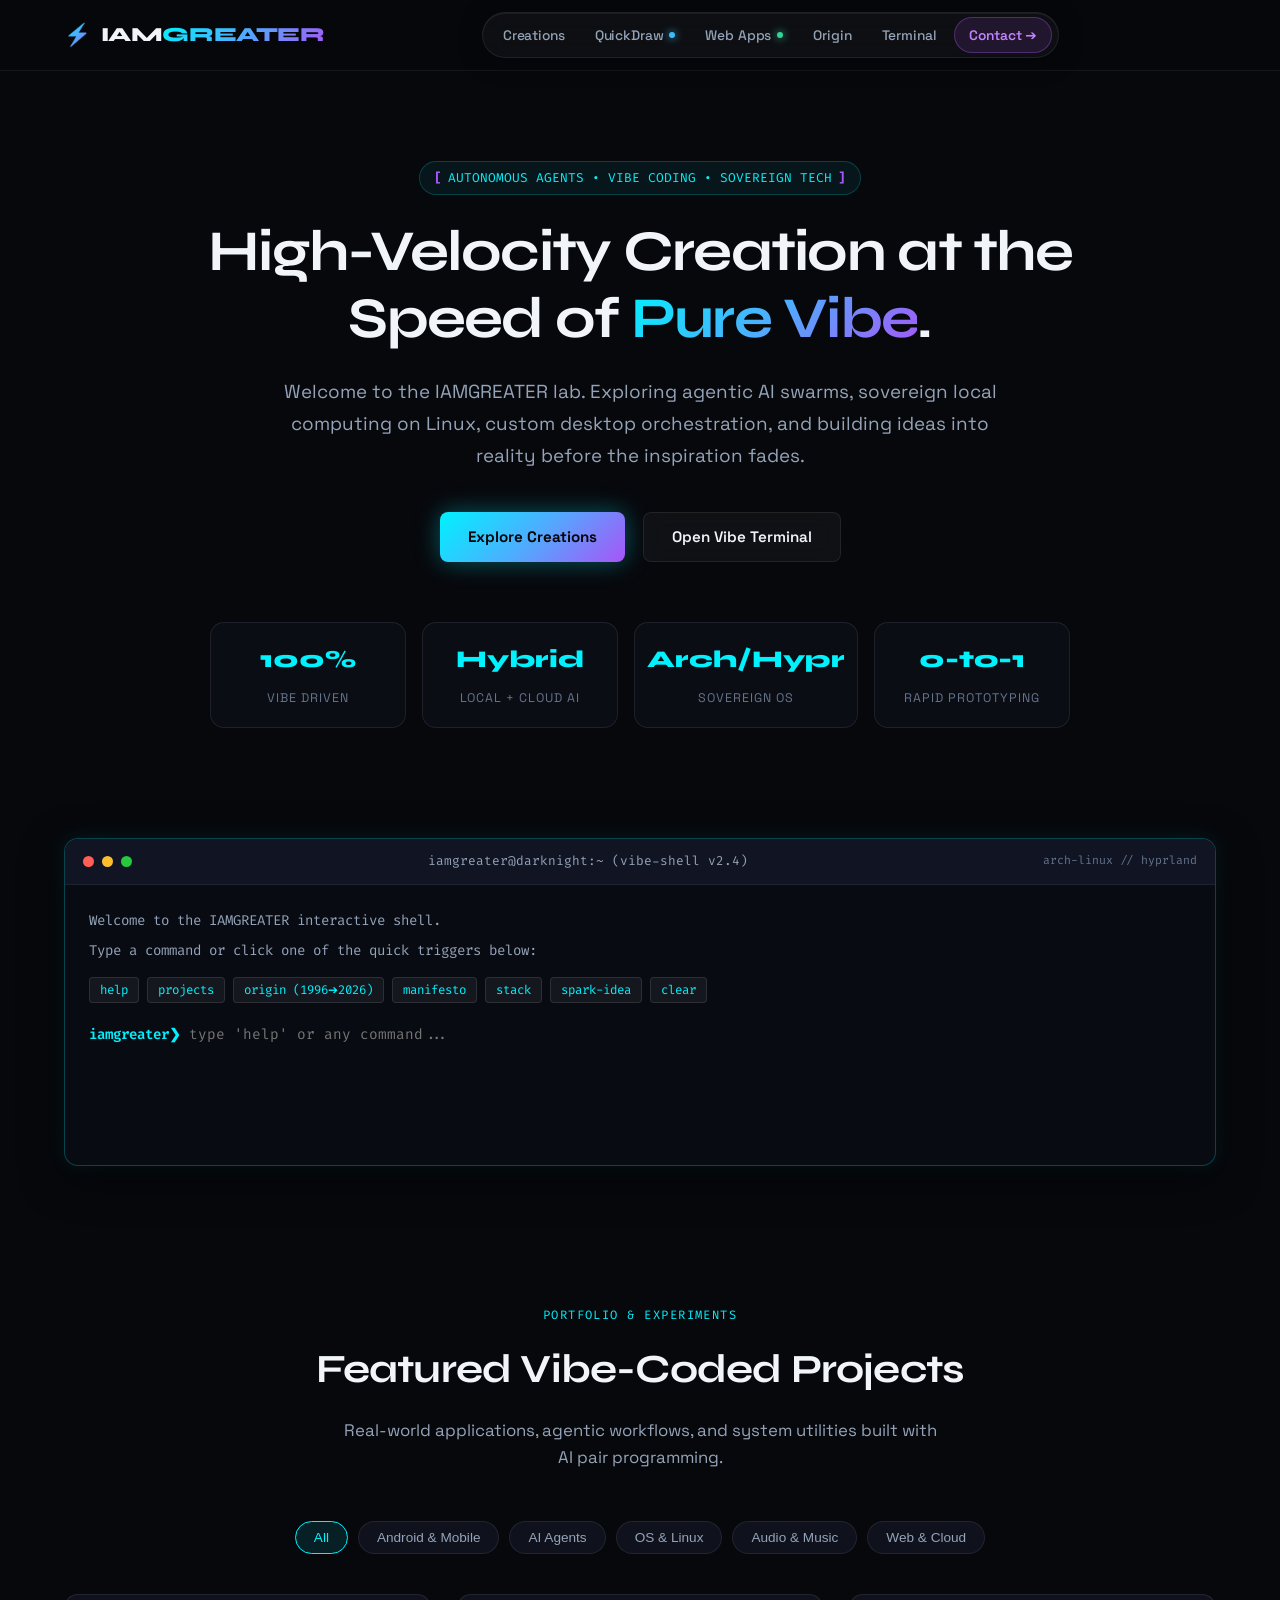
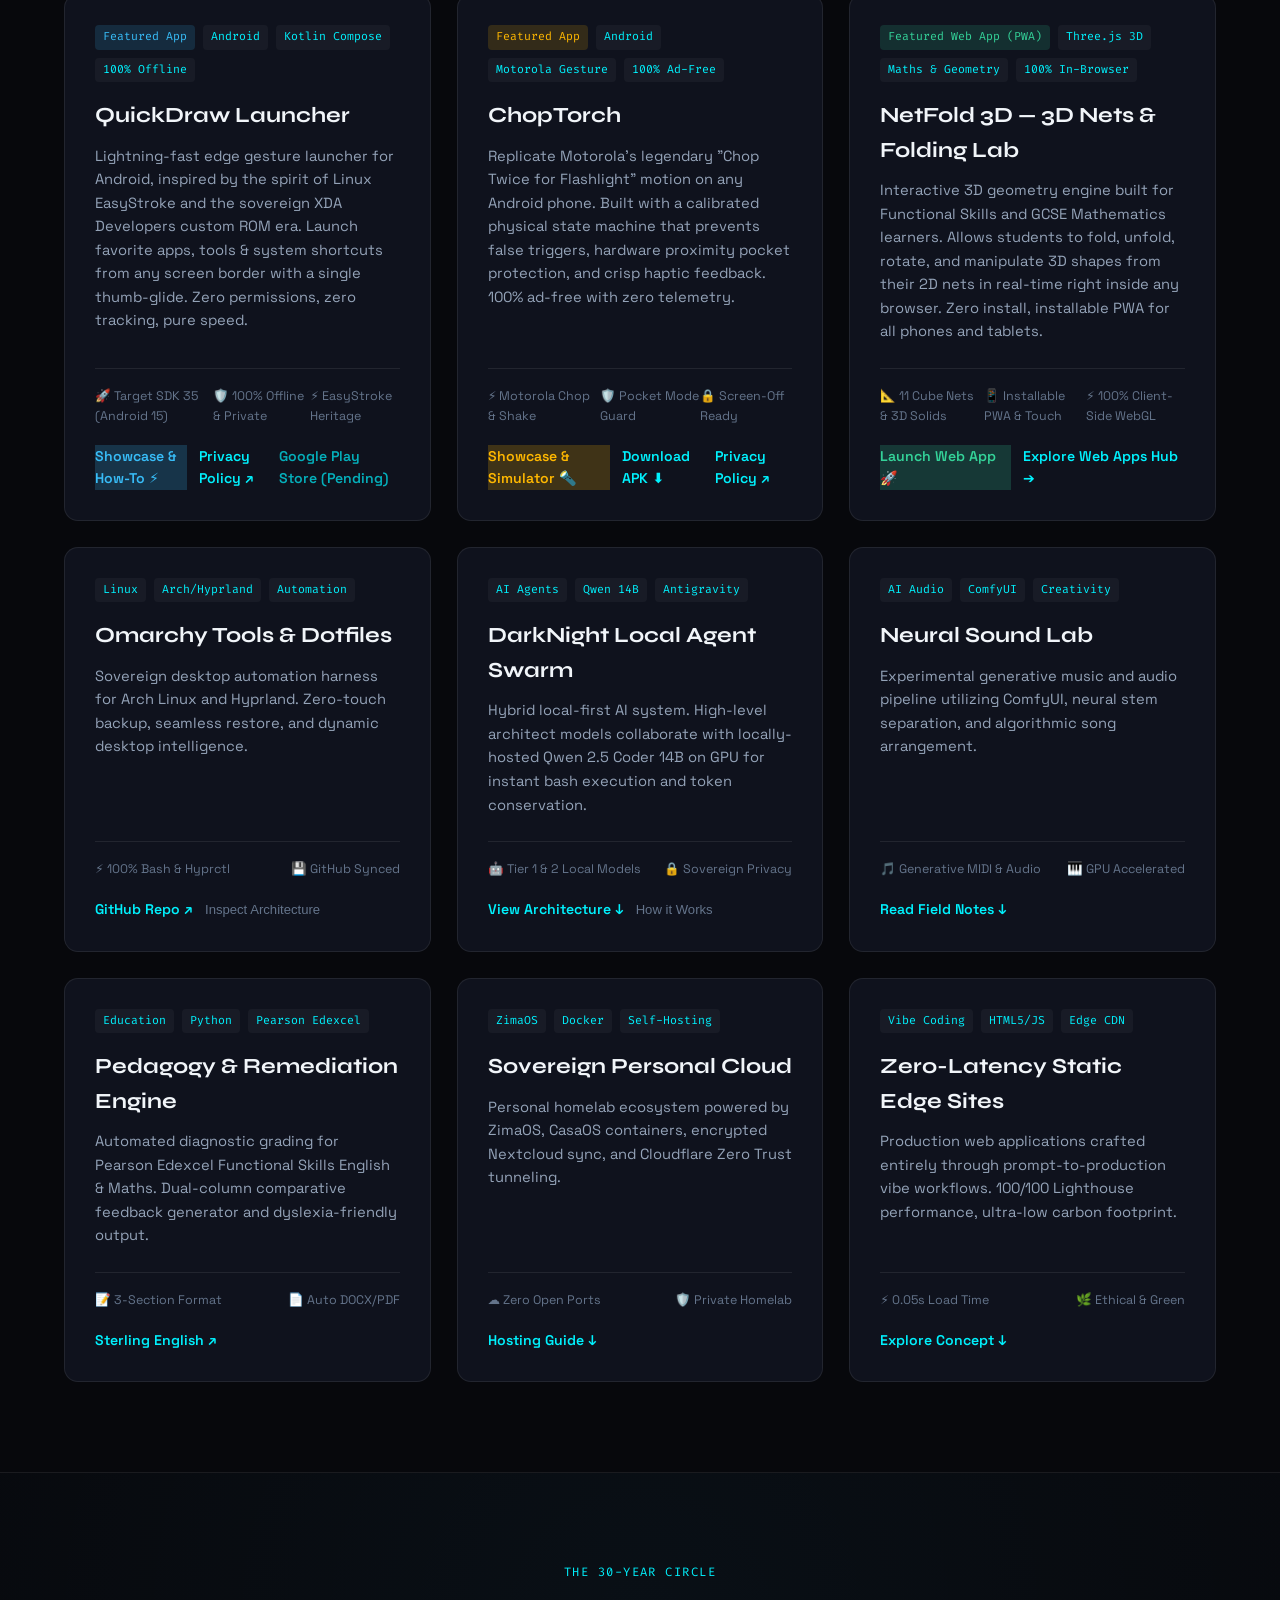
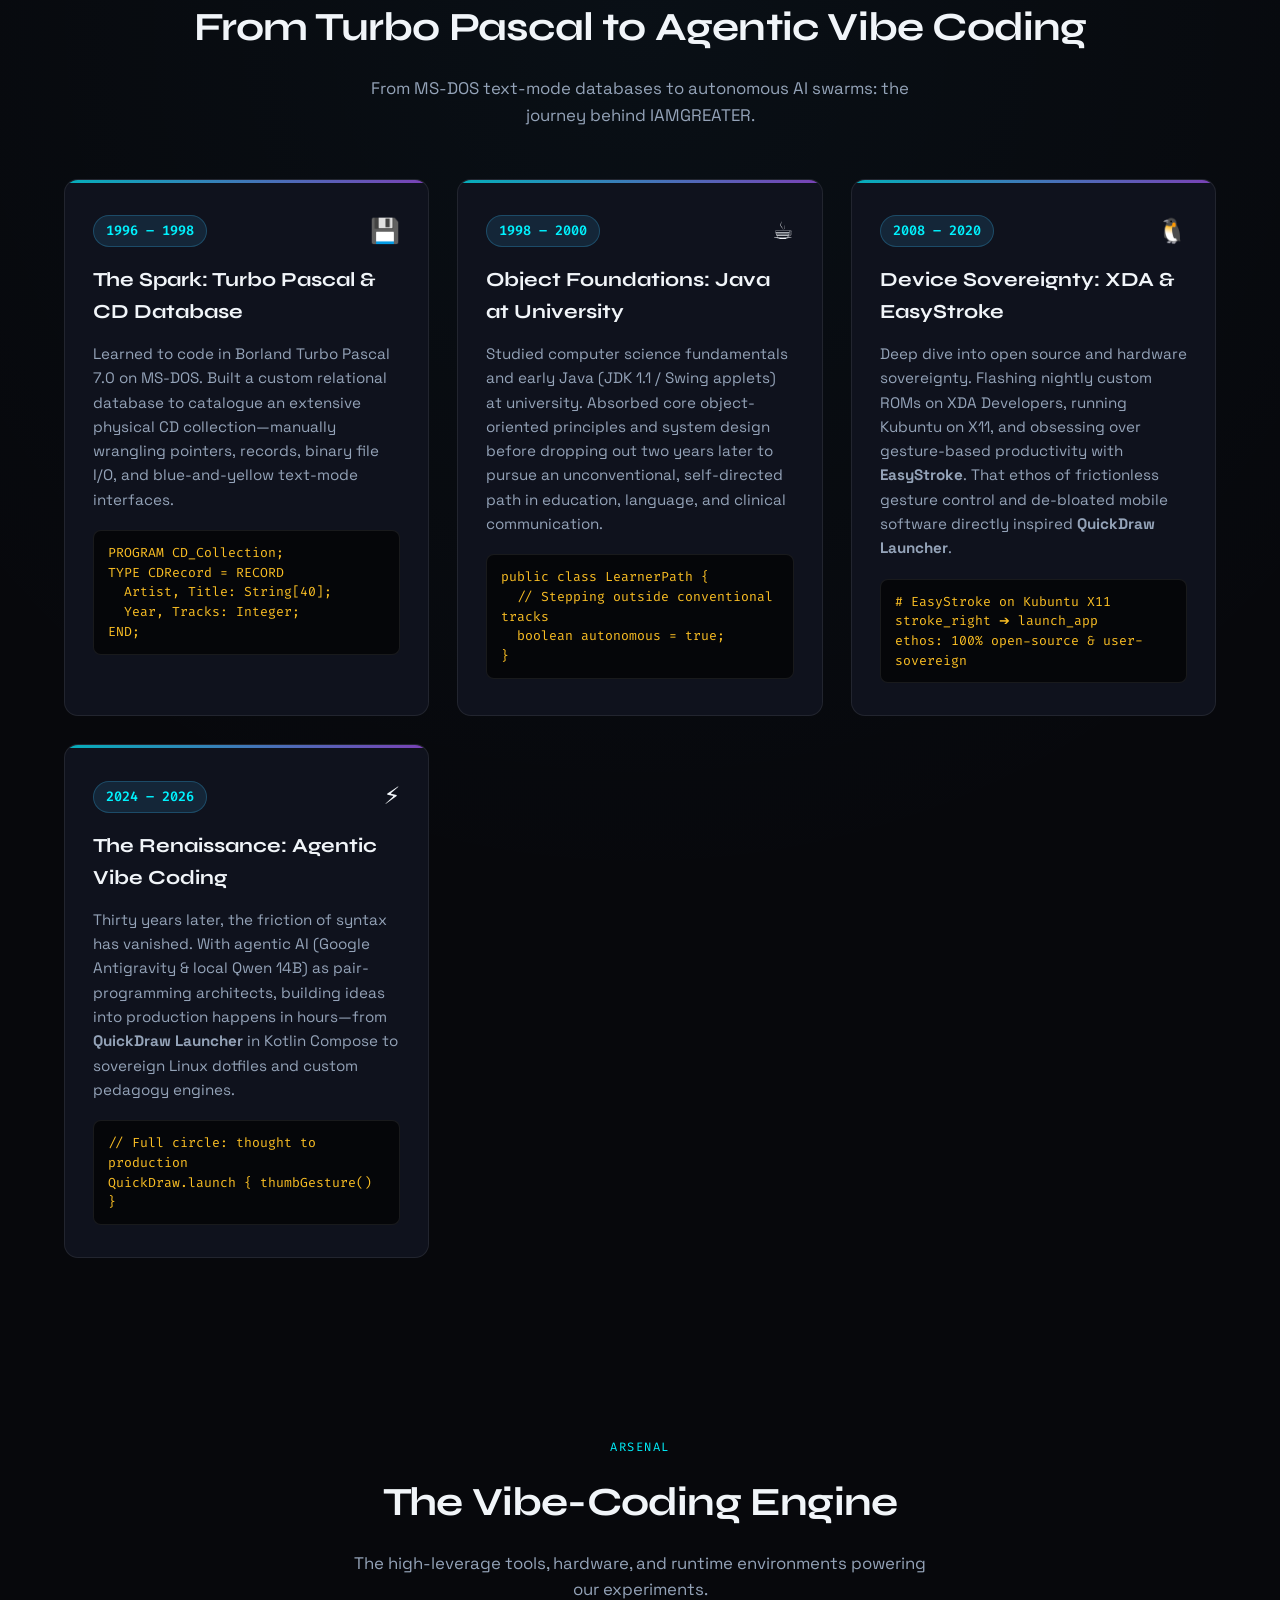
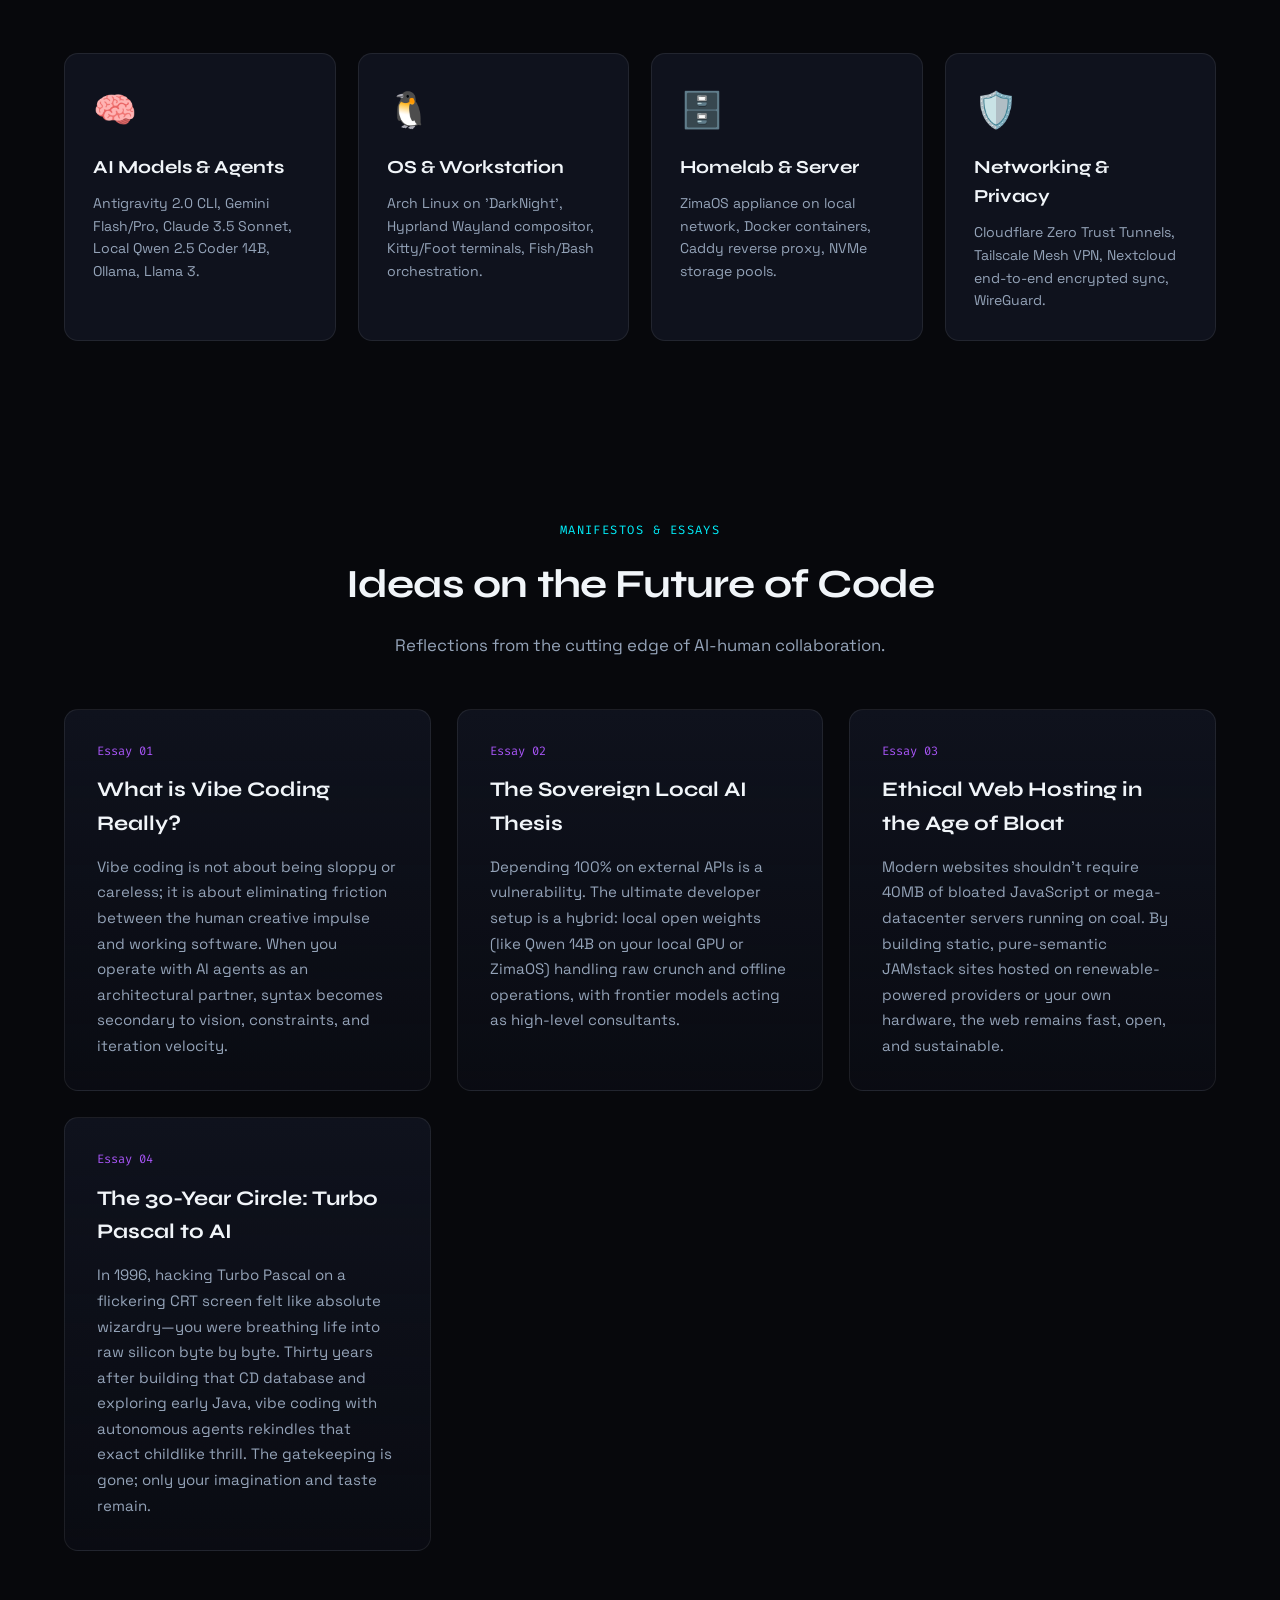
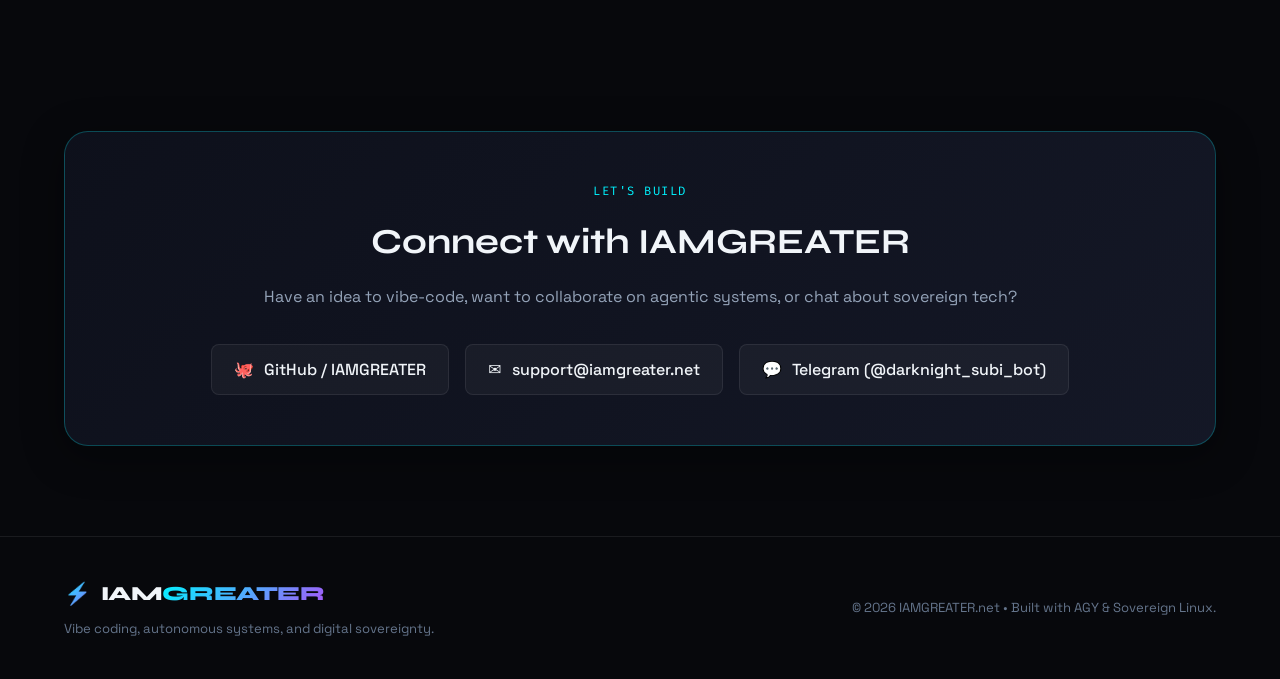
==== index.html @ 0b7e0c24 "feat: add ChopTorch Motorola flashlight showcase, interactive simulator, privacy policy, and signed " ====
<!DOCTYPE html>
<html lang="en">
<head>
  <meta charset="UTF-8">
  <meta name="viewport" content="width=device-width, initial-scale=1.0">
  <title>IAMGREATER | Vibe Coding, Agentic Systems & Digital Craft</title>
  <meta name="description" content="Showcase of vibe coding, autonomous AI agents, Linux power tools, and high-velocity digital craft by IAMGREATER.">
  <link rel="preconnect" href="https://fonts.googleapis.com">
  <link rel="preconnect" href="https://fonts.gstatic.com" crossorigin>
  <link href="https://fonts.googleapis.com/css2?family=Fira+Code:wght@400;500;600&family=Space+Grotesk:wght@300;400;500;600;700&family=Syne:wght@700;800&display=swap" rel="stylesheet">
  <link rel="stylesheet" href="styles.css">
  <link rel="icon" type="image/svg+xml" href="data:image/svg+xml,<svg xmlns='http://www.w3.org/2000/svg' viewBox='0 0 100 100'><text y='.9em' font-size='90'>⚡</text></svg>">
</head>
<body class="dark-theme">

  <!-- Background Animated Mesh / Glow -->
  <div class="mesh-bg"></div>
  <div class="grid-overlay"></div>

  <!-- Header -->
  <header class="navbar">
    <div class="container nav-content">
      <a href="#" class="brand">
        <span class="brand-glyph">⚡</span>
        <span class="brand-text">IAM<span class="brand-accent">GREATER</span></span>
      </a>

      <nav class="nav-links" id="navLinks">
        <a href="#showcase">Creations</a>
        <a href="quickdraw.html">QuickDraw <span class="nav-dot cyan"></span></a>
        <a href="apps/">Web Apps <span class="nav-dot emerald"></span></a>
        <a href="#journey">Origin</a>
        <a href="#terminal">Terminal</a>
        <!-- Extended drawer links for mobile viewports -->
        <a href="#stack" class="nav-extra-link">Tech Stack</a>
        <a href="#ideas" class="nav-extra-link">Ideas & Notes</a>
        <a href="#connect" class="nav-contact">Contact ➔</a>
      </nav>

      <div class="nav-right">
        <button class="nav-toggle" id="navToggle" aria-label="Toggle Navigation">
          <span></span><span></span><span></span>
        </button>
      </div>
    </div>
  </header>

  <!-- Hero Section -->
  <section class="hero">
    <div class="container hero-content">
      <div class="hero-tag">
        <span class="cyber-bracket">[</span>
        <span class="tag-label">AUTONOMOUS AGENTS • VIBE CODING • SOVEREIGN TECH</span>
        <span class="cyber-bracket">]</span>
      </div>

      <h1 class="hero-heading">
        High-Velocity Creation at the Speed of <span class="gradient-text">Pure Vibe</span>.
      </h1>

      <p class="hero-subtext">
        Welcome to the IAMGREATER lab. Exploring agentic AI swarms, sovereign local computing on Linux, custom desktop orchestration, and building ideas into reality before the inspiration fades.
      </p>

      <div class="hero-actions">
        <a href="#showcase" class="btn btn-cyber">Explore Creations</a>
        <a href="#terminal" class="btn btn-glass">Open Vibe Terminal</a>
      </div>

      <!-- Quick Metrics -->
      <div class="metric-ribbon">
        <div class="metric-card">
          <span class="metric-val">100%</span>
          <span class="metric-key">Vibe Driven</span>
        </div>
        <div class="metric-card">
          <span class="metric-val">Hybrid</span>
          <span class="metric-key">Local + Cloud AI</span>
        </div>
        <div class="metric-card">
          <span class="metric-val">Arch/Hypr</span>
          <span class="metric-key">Sovereign OS</span>
        </div>
        <div class="metric-card">
          <span class="metric-val">0-to-1</span>
          <span class="metric-key">Rapid Prototyping</span>
        </div>
      </div>
    </div>
  </section>

  <!-- Interactive Vibe Terminal -->
  <section class="terminal-section" id="terminal">
    <div class="container">
      <div class="terminal-wrapper">
        <div class="terminal-header">
          <div class="window-buttons">
            <span class="btn-dot close"></span>
            <span class="btn-dot min"></span>
            <span class="btn-dot max"></span>
          </div>
          <div class="terminal-title">iamgreater@darknight:~ (vibe-shell v2.4)</div>
          <div class="terminal-meta">arch-linux // hyprland</div>
        </div>

        <div class="terminal-body" id="terminalBody">
          <div class="terminal-line system-msg">Welcome to the IAMGREATER interactive shell.</div>
          <div class="terminal-line system-msg">Type a command or click one of the quick triggers below:</div>
          <div class="terminal-quick-actions">
            <button class="quick-cmd" data-cmd="help">help</button>
            <button class="quick-cmd" data-cmd="projects">projects</button>
            <button class="quick-cmd" data-cmd="origin">origin (1996➔2026)</button>
            <button class="quick-cmd" data-cmd="manifesto">manifesto</button>
            <button class="quick-cmd" data-cmd="stack">stack</button>
            <button class="quick-cmd" data-cmd="spark">spark-idea</button>
            <button class="quick-cmd" data-cmd="clear">clear</button>
          </div>
          <div id="terminalHistory"></div>
          <div class="terminal-input-row">
            <span class="prompt-symbol">iamgreater❯</span>
            <input type="text" id="terminalInput" placeholder="type 'help' or any command..." autocomplete="off" spellcheck="false">
          </div>
        </div>
      </div>
    </div>
  </section>

  <!-- Projects / Showcase Gallery -->
  <section class="showcase-section" id="showcase">
    <div class="container">
      <div class="section-title-wrap">
        <span class="section-badge">PORTFOLIO & EXPERIMENTS</span>
        <h2 class="section-heading">Featured Vibe-Coded Projects</h2>
        <p class="section-desc">Real-world applications, agentic workflows, and system utilities built with AI pair programming.</p>
      </div>

      <!-- Filter Buttons -->
      <div class="filter-bar">
        <button class="filter-btn active" data-filter="all">All</button>
        <button class="filter-btn" data-filter="android">Android & Mobile</button>
        <button class="filter-btn" data-filter="agents">AI Agents</button>
        <button class="filter-btn" data-filter="os">OS & Linux</button>
        <button class="filter-btn" data-filter="audio">Audio & Music</button>
        <button class="filter-btn" data-filter="web">Web & Cloud</button>
      </div>

      <div class="projects-grid" id="projectsGrid">
        <!-- Project 0: QuickDraw Launcher -->
        <article class="project-card" data-category="android">
          <div class="card-glow" style="background: radial-gradient(circle at 50% 0%, rgba(56, 189, 248, 0.25), transparent 70%);"></div>
          <div class="project-tags">
            <span class="tag" style="background: rgba(56, 189, 248, 0.15); color: #38bdf8; border-color: rgba(56, 189, 248, 0.3);">Featured App</span>
            <span class="tag">Android</span>
            <span class="tag">Kotlin Compose</span>
            <span class="tag">100% Offline</span>
          </div>
          <h3 class="project-name">QuickDraw Launcher</h3>
          <p class="project-summary">
            Lightning-fast edge gesture launcher for Android, inspired by the spirit of Linux EasyStroke and the sovereign XDA Developers custom ROM era. Launch favorite apps, tools & system shortcuts from any screen border with a single thumb-glide. Zero permissions, zero tracking, pure speed.
          </p>
          <div class="project-meta">
            <span class="meta-item">🚀 Target SDK 35 (Android 15)</span>
            <span class="meta-item">🛡️ 100% Offline & Private</span>
            <span class="meta-item">⚡ EasyStroke Heritage</span>
          </div>
          <div class="project-links">
            <a href="quickdraw.html" class="link-btn primary" style="background: rgba(56, 189, 248, 0.2); border-color: rgba(56, 189, 248, 0.5); color: #38bdf8; font-weight: 600;">Showcase & How-To ⚡</a>
            <a href="privacy.html" class="link-btn">Privacy Policy ↗</a>
            <span class="link-btn" style="opacity: 0.7; cursor: default;">Google Play Store (Pending)</span>
          </div>
        </article>

        <!-- Project: ChopTorch -->
        <article class="project-card" data-category="android">
          <div class="card-glow" style="background: radial-gradient(circle at 50% 0%, rgba(255, 184, 0, 0.25), transparent 70%);"></div>
          <div class="project-tags">
            <span class="tag" style="background: rgba(255, 184, 0, 0.15); color: #ffb800; border-color: rgba(255, 184, 0, 0.3);">Featured App</span>
            <span class="tag">Android</span>
            <span class="tag">Motorola Gesture</span>
            <span class="tag">100% Ad-Free</span>
          </div>
          <h3 class="project-name">ChopTorch</h3>
          <p class="project-summary">
            Replicate Motorola's legendary "Chop Twice for Flashlight" motion on any Android phone. Built with a calibrated physical state machine that prevents false triggers, hardware proximity pocket protection, and crisp haptic feedback. 100% ad-free with zero telemetry.
          </p>
          <div class="project-meta">
            <span class="meta-item">⚡ Motorola Chop & Shake</span>
            <span class="meta-item">🛡️ Pocket Mode Guard</span>
            <span class="meta-item">🔒 Screen-Off Ready</span>
          </div>
          <div class="project-links">
            <a href="choptorch.html" class="link-btn primary" style="background: rgba(255, 184, 0, 0.2); border-color: rgba(255, 184, 0, 0.5); color: #ffb800; font-weight: 600;">Showcase & Simulator 🔦</a>
            <a href="assets/ChopTorch.apk" class="link-btn" download>Download APK ⬇</a>
            <a href="choptorch-privacy.html" class="link-btn">Privacy Policy ↗</a>
          </div>
        </article>

        <!-- Project: 3D Maths Net Folding Engine -->
        <article class="project-card" data-category="web">
          <div class="card-glow" style="background: radial-gradient(circle at 50% 0%, rgba(52, 211, 153, 0.25), transparent 70%);"></div>
          <div class="project-tags">
            <span class="tag" style="background: rgba(52, 211, 153, 0.15); color: #34d399; border-color: rgba(52, 211, 153, 0.3);">Featured Web App (PWA)</span>
            <span class="tag">Three.js 3D</span>
            <span class="tag">Maths & Geometry</span>
            <span class="tag">100% In-Browser</span>
          </div>
          <h3 class="project-name">NetFold 3D — 3D Nets & Folding Lab</h3>
          <p class="project-summary">
            Interactive 3D geometry engine built for Functional Skills and GCSE Mathematics learners. Allows students to fold, unfold, rotate, and manipulate 3D shapes from their 2D nets in real-time right inside any browser. Zero install, installable PWA for all phones and tablets.
          </p>
          <div class="project-meta">
            <span class="meta-item">📐 11 Cube Nets & 3D Solids</span>
            <span class="meta-item">📱 Installable PWA & Touch</span>
            <span class="meta-item">⚡ 100% Client-Side WebGL</span>
          </div>
          <div class="project-links">
            <a href="netfolding/" class="link-btn primary" style="background: rgba(52, 211, 153, 0.2); border-color: rgba(52, 211, 153, 0.5); color: #34d399; font-weight: 600;">Launch Web App 🚀</a>
            <a href="apps/" class="link-btn">Explore Web Apps Hub ➔</a>
          </div>
        </article>

        
        <!-- Project 1: Omarchy Tools -->
        <article class="project-card" data-category="os">
          <div class="card-glow"></div>
          <div class="project-tags">
            <span class="tag">Linux</span>
            <span class="tag">Arch/Hyprland</span>
            <span class="tag">Automation</span>
          </div>
          <h3 class="project-name">Omarchy Tools & Dotfiles</h3>
          <p class="project-summary">
            Sovereign desktop automation harness for Arch Linux and Hyprland. Zero-touch backup, seamless restore, and dynamic desktop intelligence.
          </p>
          <div class="project-meta">
            <span class="meta-item">⚡ 100% Bash & Hyprctl</span>
            <span class="meta-item">💾 GitHub Synced</span>
          </div>
          <div class="project-links">
            <a href="https://github.com/IAMGREATER/omarchy-tools" target="_blank" rel="noopener" class="link-btn">GitHub Repo ↗</a>
            <button class="btn-inspect" onclick="alert('Omarchy tools orchestrate DarkNight workstation with custom keybindings, multi-monitor layouts, and fast recovery.')">Inspect Architecture</button>
          </div>
        </article>

        <!-- Project 2: Multi-Tier Agent Orchestration -->
        <article class="project-card" data-category="agents">
          <div class="card-glow"></div>
          <div class="project-tags">
            <span class="tag">AI Agents</span>
            <span class="tag">Qwen 14B</span>
            <span class="tag">Antigravity</span>
          </div>
          <h3 class="project-name">DarkNight Local Agent Swarm</h3>
          <p class="project-summary">
            Hybrid local-first AI system. High-level architect models collaborate with locally-hosted Qwen 2.5 Coder 14B on GPU for instant bash execution and token conservation.
          </p>
          <div class="project-meta">
            <span class="meta-item">🤖 Tier 1 & 2 Local Models</span>
            <span class="meta-item">🔒 Sovereign Privacy</span>
          </div>
          <div class="project-links">
            <a href="#stack" class="link-btn">View Architecture ↓</a>
            <button class="btn-inspect" onclick="alert('Local agent executes code and tests on port 8090, while online cloud models perform deep design review.')">How it Works</button>
          </div>
        </article>

        <!-- Project 3: AI Music Generation Pipeline -->
        <article class="project-card" data-category="audio">
          <div class="card-glow"></div>
          <div class="project-tags">
            <span class="tag">AI Audio</span>
            <span class="tag">ComfyUI</span>
            <span class="tag">Creativity</span>
          </div>
          <h3 class="project-name">Neural Sound Lab</h3>
          <p class="project-summary">
            Experimental generative music and audio pipeline utilizing ComfyUI, neural stem separation, and algorithmic song arrangement.
          </p>
          <div class="project-meta">
            <span class="meta-item">🎵 Generative MIDI & Audio</span>
            <span class="meta-item">🎹 GPU Accelerated</span>
          </div>
          <div class="project-links">
            <a href="#ideas" class="link-btn">Read Field Notes ↓</a>
          </div>
        </article>

        <!-- Project 4: Functional Skills Learner Engine -->
        <article class="project-card" data-category="web">
          <div class="card-glow"></div>
          <div class="project-tags">
            <span class="tag">Education</span>
            <span class="tag">Python</span>
            <span class="tag">Pearson Edexcel</span>
          </div>
          <h3 class="project-name">Pedagogy & Remediation Engine</h3>
          <p class="project-summary">
            Automated diagnostic grading for Pearson Edexcel Functional Skills English & Maths. Dual-column comparative feedback generator and dyslexia-friendly output.
          </p>
          <div class="project-meta">
            <span class="meta-item">📝 3-Section Format</span>
            <span class="meta-item">📄 Auto DOCX/PDF</span>
          </div>
          <div class="project-links">
            <a href="http://localhost:8081" target="_blank" class="link-btn">Sterling English ↗</a>
          </div>
        </article>

        <!-- Project 5: Self-Hosted Cloud & ZimaOS Lab -->
        <article class="project-card" data-category="os">
          <div class="card-glow"></div>
          <div class="project-tags">
            <span class="tag">ZimaOS</span>
            <span class="tag">Docker</span>
            <span class="tag">Self-Hosting</span>
          </div>
          <h3 class="project-name">Sovereign Personal Cloud</h3>
          <p class="project-summary">
            Personal homelab ecosystem powered by ZimaOS, CasaOS containers, encrypted Nextcloud sync, and Cloudflare Zero Trust tunneling.
          </p>
          <div class="project-meta">
            <span class="meta-item">☁️ Zero Open Ports</span>
            <span class="meta-item">🛡️ Private Homelab</span>
          </div>
          <div class="project-links">
            <a href="#ideas" class="link-btn">Hosting Guide ↓</a>
          </div>
        </article>

        <!-- Project 6: Vibe-Code Rapid Launchpad -->
        <article class="project-card" data-category="agents">
          <div class="card-glow"></div>
          <div class="project-tags">
            <span class="tag">Vibe Coding</span>
            <span class="tag">HTML5/JS</span>
            <span class="tag">Edge CDN</span>
          </div>
          <h3 class="project-name">Zero-Latency Static Edge Sites</h3>
          <p class="project-summary">
            Production web applications crafted entirely through prompt-to-production vibe workflows. 100/100 Lighthouse performance, ultra-low carbon footprint.
          </p>
          <div class="project-meta">
            <span class="meta-item">⚡ 0.05s Load Time</span>
            <span class="meta-item">🌿 Ethical & Green</span>
          </div>
          <div class="project-links">
            <a href="#ideas" class="link-btn">Explore Concept ↓</a>
          </div>
        </article>

      </div>
    </div>
  </section>

  <!-- The Journey / Origin Story -->
  <section class="journey-section" id="journey">
    <div class="container">
      <div class="section-title-wrap">
        <span class="section-badge">THE 30-YEAR CIRCLE</span>
        <h2 class="section-heading">From Turbo Pascal to Agentic Vibe Coding</h2>
        <p class="section-desc">From MS-DOS text-mode databases to autonomous AI swarms: the journey behind IAMGREATER.</p>
      </div>

      <div class="timeline-grid">
        <!-- Milestone 1 -->
        <article class="timeline-card">
          <div class="timeline-header">
            <span class="timeline-badge">1996 – 1998</span>
            <span class="timeline-icon">💾</span>
          </div>
          <h3 class="timeline-title">The Spark: Turbo Pascal & CD Database</h3>
          <p class="timeline-desc">
            Learned to code in Borland Turbo Pascal 7.0 on MS-DOS. Built a custom relational database to catalogue an extensive physical CD collection—manually wrangling pointers, records, binary file I/O, and blue-and-yellow text-mode interfaces.
          </p>
          <div class="timeline-code-snippet">
            PROGRAM CD_Collection;<br>
            TYPE CDRecord = RECORD<br>
            &nbsp;&nbsp;Artist, Title: String[40];<br>
            &nbsp;&nbsp;Year, Tracks: Integer;<br>
            END;
          </div>
        </article>

        <!-- Milestone 2 -->
        <article class="timeline-card">
          <div class="timeline-header">
            <span class="timeline-badge">1998 – 2000</span>
            <span class="timeline-icon">☕</span>
          </div>
          <h3 class="timeline-title">Object Foundations: Java at University</h3>
          <p class="timeline-desc">
            Studied computer science fundamentals and early Java (JDK 1.1 / Swing applets) at university. Absorbed core object-oriented principles and system design before dropping out two years later to pursue an unconventional, self-directed path in education, language, and clinical communication.
          </p>
          <div class="timeline-code-snippet">
            public class LearnerPath {<br>
            &nbsp;&nbsp;// Stepping outside conventional tracks<br>
            &nbsp;&nbsp;boolean autonomous = true;<br>
            }
          </div>
        </article>

        <!-- Milestone 3 -->
        <article class="timeline-card">
          <div class="timeline-header">
            <span class="timeline-badge">2008 – 2020</span>
            <span class="timeline-icon">🐧</span>
          </div>
          <h3 class="timeline-title">Device Sovereignty: XDA & EasyStroke</h3>
          <p class="timeline-desc">
            Deep dive into open source and hardware sovereignty. Flashing nightly custom ROMs on XDA Developers, running Kubuntu on X11, and obsessing over gesture-based productivity with <strong>EasyStroke</strong>. That ethos of frictionless gesture control and de-bloated mobile software directly inspired <strong>QuickDraw Launcher</strong>.
          </p>
          <div class="timeline-code-snippet">
            # EasyStroke on Kubuntu X11<br>
            stroke_right ➔ launch_app<br>
            ethos: 100% open-source & user-sovereign
          </div>
        </article>

        <!-- Milestone 4 -->
        <article class="timeline-card">
          <div class="timeline-header">
            <span class="timeline-badge">2024 – 2026</span>
            <span class="timeline-icon">⚡</span>
          </div>
          <h3 class="timeline-title">The Renaissance: Agentic Vibe Coding</h3>
          <p class="timeline-desc">
            Thirty years later, the friction of syntax has vanished. With agentic AI (Google Antigravity & local Qwen 14B) as pair-programming architects, building ideas into production happens in hours—from <strong>QuickDraw Launcher</strong> in Kotlin Compose to sovereign Linux dotfiles and custom pedagogy engines.
          </p>
          <div class="timeline-code-snippet">
            // Full circle: thought to production<br>
            QuickDraw.launch { thumbGesture() }
          </div>
        </article>
      </div>
    </div>
  </section>

  <!-- The Tech Stack -->
  <section class="stack-section" id="stack">
    <div class="container">
      <div class="section-title-wrap">
        <span class="section-badge">ARSENAL</span>
        <h2 class="section-heading">The Vibe-Coding Engine</h2>
        <p class="section-desc">The high-leverage tools, hardware, and runtime environments powering our experiments.</p>
      </div>

      <div class="stack-grid">
        <div class="stack-box">
          <div class="stack-icon">🧠</div>
          <h3>AI Models & Agents</h3>
          <p>Antigravity 2.0 CLI, Gemini Flash/Pro, Claude 3.5 Sonnet, Local Qwen 2.5 Coder 14B, Ollama, Llama 3.</p>
        </div>

        <div class="stack-box">
          <div class="stack-icon">🐧</div>
          <h3>OS & Workstation</h3>
          <p>Arch Linux on 'DarkNight', Hyprland Wayland compositor, Kitty/Foot terminals, Fish/Bash orchestration.</p>
        </div>

        <div class="stack-box">
          <div class="stack-icon">🗄️</div>
          <h3>Homelab & Server</h3>
          <p>ZimaOS appliance on local network, Docker containers, Caddy reverse proxy, NVMe storage pools.</p>
        </div>

        <div class="stack-box">
          <div class="stack-icon">🛡️</div>
          <h3>Networking & Privacy</h3>
          <p>Cloudflare Zero Trust Tunnels, Tailscale Mesh VPN, Nextcloud end-to-end encrypted sync, WireGuard.</p>
        </div>
      </div>
    </div>
  </section>

  <!-- Ideas & Manifestos -->
  <section class="ideas-section" id="ideas">
    <div class="container">
      <div class="section-title-wrap">
        <span class="section-badge">MANIFESTOS & ESSAYS</span>
        <h2 class="section-heading">Ideas on the Future of Code</h2>
        <p class="section-desc">Reflections from the cutting edge of AI-human collaboration.</p>
      </div>

      <div class="ideas-layout">
        <article class="idea-card">
          <div class="idea-date">Essay 01</div>
          <h3 class="idea-title">What is Vibe Coding Really?</h3>
          <p class="idea-body">
            Vibe coding is not about being sloppy or careless; it is about eliminating friction between the human creative impulse and working software. When you operate with AI agents as an architectural partner, syntax becomes secondary to vision, constraints, and iteration velocity.
          </p>
        </article>

        <article class="idea-card">
          <div class="idea-date">Essay 02</div>
          <h3 class="idea-title">The Sovereign Local AI Thesis</h3>
          <p class="idea-body">
            Depending 100% on external APIs is a vulnerability. The ultimate developer setup is a hybrid: local open weights (like Qwen 14B on your local GPU or ZimaOS) handling raw crunch and offline operations, with frontier models acting as high-level consultants.
          </p>
        </article>

        <article class="idea-card">
          <div class="idea-date">Essay 03</div>
          <h3 class="idea-title">Ethical Web Hosting in the Age of Bloat</h3>
          <p class="idea-body">
            Modern websites shouldn't require 40MB of bloated JavaScript or mega-datacenter servers running on coal. By building static, pure-semantic JAMstack sites hosted on renewable-powered providers or your own hardware, the web remains fast, open, and sustainable.
          </p>
        </article>

        <article class="idea-card">
          <div class="idea-date">Essay 04</div>
          <h3 class="idea-title">The 30-Year Circle: Turbo Pascal to AI</h3>
          <p class="idea-body">
            In 1996, hacking Turbo Pascal on a flickering CRT screen felt like absolute wizardry—you were breathing life into raw silicon byte by byte. Thirty years after building that CD database and exploring early Java, vibe coding with autonomous agents rekindles that exact childlike thrill. The gatekeeping is gone; only your imagination and taste remain.
          </p>
        </article>
      </div>
    </div>
  </section>

  <!-- Connect / Contact -->
  <section class="connect-section" id="connect">
    <div class="container">
      <div class="connect-card">
        <div class="connect-header">
          <span class="section-badge">LET'S BUILD</span>
          <h2>Connect with IAMGREATER</h2>
          <p>Have an idea to vibe-code, want to collaborate on agentic systems, or chat about sovereign tech?</p>
        </div>

        <div class="connect-channels">
          <a href="https://github.com/IAMGREATER" target="_blank" rel="noopener" class="channel-btn">
            <span class="icon">🐙</span>
            <span>GitHub / IAMGREATER</span>
          </a>
          <a href="mailto:support@iamgreater.net" class="channel-btn">
            <span class="icon">✉️</span>
            <span>support@iamgreater.net</span>
          </a>
          <a href="https://t.me/" target="_blank" rel="noopener" class="channel-btn">
            <span class="icon">💬</span>
            <span>Telegram (@darknight_subi_bot)</span>
          </a>
        </div>
      </div>
    </div>
  </section>

  <!-- Footer -->
  <footer class="footer">
    <div class="container footer-content">
      <div class="footer-left">
        <div class="brand">
          <span class="brand-glyph">⚡</span>
          <span class="brand-text">IAM<span class="brand-accent">GREATER</span></span>
        </div>
        <p class="footer-sub">Vibe coding, autonomous systems, and digital sovereignty.</p>
      </div>
      <div class="footer-right">
        <p>© <span id="year"></span> IAMGREATER.net • Built with AGY & Sovereign Linux.</p>
      </div>
    </div>
  </footer>

  <script src="script.js"></script>
</body>
</html>
---- styles.css ----
/* ==========================================================================
   IAMGREATER.net — CYBER VIBE STYLESHEET
   Sovereign, Dark Mode, Terminal & Agentic Aesthetics
   ========================================================================== */

:root {
  --bg-deep: #07080c;
  --bg-card: #0f121d;
  --bg-card-hover: #161a29;
  --border-color: rgba(255, 255, 255, 0.08);
  --border-glow: rgba(0, 242, 254, 0.3);
  
  --text-primary: #f1f5f9;
  --text-secondary: #94a3b8;
  --text-muted: #64748b;
  
  --accent-cyan: #00f2fe;
  --accent-blue: #4facfe;
  --accent-violet: #a855f7;
  --accent-emerald: #10b981;
  --accent-orange: #f97316;

  --gradient-vibe: linear-gradient(135deg, #00f2fe 0%, #4facfe 50%, #a855f7 100%);
  --gradient-glow: radial-gradient(circle at 50% 0%, rgba(0, 242, 254, 0.15) 0%, transparent 70%);

  --font-heading: 'Syne', sans-serif;
  --font-body: 'Space Grotesk', system-ui, sans-serif;
  --font-mono: 'Fira Code', monospace;

  --radius-sm: 8px;
  --radius-md: 14px;
  --radius-lg: 24px;
  --transition: all 0.25s cubic-bezier(0.16, 1, 0.3, 1);
}

*, *::before, *::after {
  box-sizing: border-box;
  margin: 0;
  padding: 0;
}

html {
  scroll-behavior: smooth;
  font-size: 16px;
  background-color: var(--bg-deep);
}

body.dark-theme {
  background-color: var(--bg-deep);
  color: var(--text-primary);
  font-family: var(--font-body);
  line-height: 1.6;
  overflow-x: hidden;
  position: relative;
}

/* Background Animated Glows */
.mesh-bg {
  position: fixed;
  top: 0;
  left: 0;
  width: 100vw;
  height: 100vh;
  background: 
    radial-gradient(circle at 15% 20%, rgba(0, 242, 254, 0.08) 0%, transparent 40%),
    radial-gradient(circle at 85% 30%, rgba(168, 85, 247, 0.08) 0%, transparent 45%),
    radial-gradient(circle at 50% 80%, rgba(79, 172, 254, 0.06) 0%, transparent 50%);
  pointer-events: none;
  z-index: -2;
}

.grid-overlay {
  position: fixed;
  top: 0;
  left: 0;
  width: 100vw;
  height: 100vh;
  background-size: 50px 50px;
  background-image: 
    linear-gradient(to right, rgba(255, 255, 255, 0.02) 1px, transparent 1px),
    linear-gradient(to bottom, rgba(255, 255, 255, 0.02) 1px, transparent 1px);
  pointer-events: none;
  z-index: -1;
}

.container {
  width: 90%;
  max-width: 1180px;
  margin-left: auto;
  margin-right: auto;
}

/* ==========================================================================
   HEADER / NAVBAR
   ========================================================================== */
.navbar {
  position: sticky;
  top: 0;
  z-index: 1000;
  background: rgba(7, 8, 12, 0.78);
  backdrop-filter: blur(18px);
  -webkit-backdrop-filter: blur(18px);
  border-bottom: 1px solid rgba(255, 255, 255, 0.06);
  padding: 12px 0;
  transition: all 0.3s ease;
}

.nav-content {
  display: flex;
  justify-content: space-between;
  align-items: center;
}

.brand {
  display: flex;
  align-items: center;
  gap: 10px;
  text-decoration: none;
  color: var(--text-primary);
  font-family: var(--font-heading);
  font-size: 1.25rem;
  font-weight: 800;
  letter-spacing: -0.02em;
}

.brand-glyph {
  font-size: 1.35rem;
  background: var(--gradient-vibe);
  -webkit-background-clip: text;
  -webkit-text-fill-color: transparent;
}

.brand-accent {
  background: var(--gradient-vibe);
  -webkit-background-clip: text;
  -webkit-text-fill-color: transparent;
}

/* Smart Floating Glass Capsule Nav */
.nav-links {
  display: flex;
  align-items: center;
  gap: 2px;
  background: rgba(255, 255, 255, 0.035);
  border: 1px solid rgba(255, 255, 255, 0.08);
  box-shadow: 0 4px 24px rgba(0, 0, 0, 0.35), inset 0 1px 0 rgba(255, 255, 255, 0.06);
  padding: 4px 6px;
  border-radius: 9999px;
  backdrop-filter: blur(12px);
}

.nav-links a {
  display: inline-flex;
  align-items: center;
  gap: 6px;
  color: #94a3b8;
  text-decoration: none;
  font-size: 0.86rem;
  font-weight: 500;
  padding: 6px 14px;
  border-radius: 9999px;
  transition: all 0.2s cubic-bezier(0.16, 1, 0.3, 1);
  letter-spacing: -0.01em;
}

.nav-links a:hover {
  color: #ffffff;
  background: rgba(255, 255, 255, 0.08);
}

.nav-links a.active {
  color: #ffffff;
  background: rgba(255, 255, 255, 0.12);
  font-weight: 600;
}

.nav-dot {
  width: 6px;
  height: 6px;
  border-radius: 50%;
  display: inline-block;
}

.nav-dot.cyan {
  background: #38bdf8;
  box-shadow: 0 0 8px #38bdf8;
}

.nav-dot.emerald {
  background: #34d399;
  box-shadow: 0 0 8px #34d399;
}

.nav-right {
  display: flex;
  align-items: center;
  gap: 12px;
}

.status-pill {
  display: flex;
  align-items: center;
  gap: 7px;
  background: rgba(16, 185, 129, 0.08);
  border: 1px solid rgba(16, 185, 129, 0.22);
  padding: 4px 11px;
  border-radius: 9999px;
}

.pulse-beacon {
  width: 7px;
  height: 7px;
  background: var(--accent-emerald);
  border-radius: 50%;
  animation: pulse-beacon 2s infinite;
}

@keyframes pulse-beacon {
  0% { transform: scale(0.9); box-shadow: 0 0 0 0 rgba(16, 185, 129, 0.7); }
  70% { transform: scale(1.15); box-shadow: 0 0 0 5px rgba(16, 185, 129, 0); }
  100% { transform: scale(0.9); box-shadow: 0 0 0 0 rgba(16, 185, 129, 0); }
}

.status-text {
  font-family: var(--font-mono);
  font-size: 0.72rem;
  color: #34d399;
  letter-spacing: 0.04em;
  font-weight: 500;
}

.nav-links a.nav-contact {
  color: #c084fc;
  background: rgba(168, 85, 247, 0.12);
  border: 1px solid rgba(168, 85, 247, 0.35);
  font-weight: 600;
  margin-left: 2px;
}

.nav-links a.nav-contact:hover {
  color: #f3e8ff;
  background: rgba(168, 85, 247, 0.25);
  border-color: rgba(168, 85, 247, 0.6);
  box-shadow: 0 0 16px rgba(168, 85, 247, 0.35);
  transform: translateY(-1px);
}

.nav-links a.nav-extra-link,
.nav-extra-link {
  display: none !important;
}

.nav-toggle {
  display: none;
  background: none;
  border: none;
  cursor: pointer;
  padding: 8px;
}

.nav-toggle span {
  display: block;
  width: 22px;
  height: 2px;
  background: var(--text-primary);
  margin: 5px 0;
}

/* ==========================================================================
   HERO
   ========================================================================== */
.hero {
  padding: 90px 0 60px;
  text-align: center;
  position: relative;
}

.hero-tag {
  display: inline-flex;
  align-items: center;
  gap: 6px;
  font-family: var(--font-mono);
  font-size: 0.8rem;
  color: var(--accent-cyan);
  background: rgba(0, 242, 254, 0.06);
  border: 1px solid rgba(0, 242, 254, 0.2);
  padding: 6px 14px;
  border-radius: 50px;
  margin-bottom: 24px;
}

.cyber-bracket {
  color: var(--accent-violet);
  font-weight: bold;
}

.hero-heading {
  font-family: var(--font-heading);
  font-size: 3.6rem;
  line-height: 1.15;
  margin-bottom: 24px;
  max-width: 900px;
  margin-left: auto;
  margin-right: auto;
  letter-spacing: -0.03em;
}

.gradient-text {
  background: var(--gradient-vibe);
  -webkit-background-clip: text;
  -webkit-text-fill-color: transparent;
}

.hero-subtext {
  font-size: 1.18rem;
  color: var(--text-secondary);
  max-width: 720px;
  margin: 0 auto 40px;
  line-height: 1.7;
}

.hero-actions {
  display: flex;
  justify-content: center;
  gap: 18px;
  flex-wrap: wrap;
  margin-bottom: 60px;
}

.btn {
  display: inline-flex;
  align-items: center;
  justify-content: center;
  padding: 12px 28px;
  border-radius: var(--radius-sm);
  font-size: 0.95rem;
  font-weight: 600;
  text-decoration: none;
  cursor: pointer;
  transition: var(--transition);
}

.btn-cyber {
  background: var(--gradient-vibe);
  color: #07080c;
  font-weight: 700;
  box-shadow: 0 0 25px rgba(0, 242, 254, 0.35);
  border: none;
}

.btn-cyber:hover {
  transform: translateY(-2px);
  box-shadow: 0 0 35px rgba(0, 242, 254, 0.6);
}

.btn-glass {
  background: rgba(255, 255, 255, 0.04);
  color: var(--text-primary);
  border: 1px solid var(--border-color);
  backdrop-filter: blur(10px);
}

.btn-glass:hover {
  background: rgba(255, 255, 255, 0.08);
  border-color: var(--accent-cyan);
  transform: translateY(-2px);
}

.metric-ribbon {
  display: grid;
  grid-template-columns: repeat(4, 1fr);
  gap: 16px;
  max-width: 860px;
  margin: 0 auto;
}

.metric-card {
  background: rgba(15, 18, 29, 0.6);
  border: 1px solid var(--border-color);
  border-radius: var(--radius-md);
  padding: 18px 12px;
  text-align: center;
  transition: var(--transition);
}

.metric-card:hover {
  border-color: var(--border-glow);
  transform: translateY(-3px);
}

.metric-val {
  display: block;
  font-family: var(--font-heading);
  font-size: 1.5rem;
  font-weight: 800;
  color: var(--accent-cyan);
  margin-bottom: 4px;
}

.metric-key {
  font-size: 0.78rem;
  color: var(--text-muted);
  text-transform: uppercase;
  letter-spacing: 0.08em;
}

/* ==========================================================================
   INTERACTIVE TERMINAL
   ========================================================================== */
.terminal-section {
  padding: 50px 0;
}

.terminal-wrapper {
  background: #090b12;
  border: 1px solid rgba(0, 242, 254, 0.25);
  border-radius: var(--radius-md);
  box-shadow: 0 12px 40px rgba(0, 0, 0, 0.6), 0 0 20px rgba(0, 242, 254, 0.1);
  overflow: hidden;
  font-family: var(--font-mono);
}

.terminal-header {
  background: #111422;
  padding: 12px 18px;
  display: flex;
  align-items: center;
  justify-content: space-between;
  border-bottom: 1px solid rgba(255, 255, 255, 0.06);
}

.window-buttons {
  display: flex;
  gap: 8px;
}

.btn-dot {
  width: 11px;
  height: 11px;
  border-radius: 50%;
  display: inline-block;
}

.btn-dot.close { background: #ff5f56; }
.btn-dot.min { background: #ffbd2e; }
.btn-dot.max { background: #27c93f; }

.terminal-title {
  font-size: 0.8rem;
  color: var(--text-secondary);
}

.terminal-meta {
  font-size: 0.72rem;
  color: var(--text-muted);
}

.terminal-body {
  padding: 24px;
  min-height: 280px;
  max-height: 440px;
  overflow-y: auto;
  font-size: 0.88rem;
  line-height: 1.7;
}

.terminal-line {
  margin-bottom: 6px;
  word-break: break-word;
}

.system-msg {
  color: var(--text-secondary);
}

.terminal-quick-actions {
  display: flex;
  gap: 8px;
  flex-wrap: wrap;
  margin: 14px 0 20px;
}

.quick-cmd {
  background: rgba(255, 255, 255, 0.05);
  border: 1px solid rgba(255, 255, 255, 0.1);
  color: var(--accent-cyan);
  padding: 4px 10px;
  border-radius: 4px;
  font-family: var(--font-mono);
  font-size: 0.78rem;
  cursor: pointer;
  transition: var(--transition);
}

.quick-cmd:hover {
  background: rgba(0, 242, 254, 0.15);
  border-color: var(--accent-cyan);
  color: #ffffff;
}

.terminal-input-row {
  display: flex;
  align-items: center;
  gap: 8px;
  margin-top: 14px;
}

.prompt-symbol {
  color: var(--accent-cyan);
  font-weight: 600;
}

#terminalInput {
  background: transparent;
  border: none;
  outline: none;
  color: #ffffff;
  font-family: var(--font-mono);
  font-size: 0.9rem;
  flex: 1;
}

/* ==========================================================================
   SHOWCASE / PROJECTS
   ========================================================================== */
.showcase-section,
.stack-section,
.ideas-section,
.connect-section {
  padding: 90px 0;
}

.section-title-wrap {
  text-align: center;
  margin-bottom: 50px;
}

.section-badge {
  font-family: var(--font-mono);
  font-size: 0.76rem;
  color: var(--accent-cyan);
  letter-spacing: 0.12em;
  display: block;
  margin-bottom: 12px;
}

.section-heading {
  font-family: var(--font-heading);
  font-size: 2.5rem;
  margin-bottom: 16px;
  letter-spacing: -0.02em;
}

.section-desc {
  font-size: 1.05rem;
  color: var(--text-secondary);
  max-width: 600px;
  margin: 0 auto;
}

.filter-bar {
  display: flex;
  justify-content: center;
  gap: 10px;
  flex-wrap: wrap;
  margin-bottom: 40px;
}

.filter-btn {
  background: var(--bg-card);
  border: 1px solid var(--border-color);
  color: var(--text-secondary);
  padding: 8px 18px;
  border-radius: 50px;
  font-size: 0.85rem;
  cursor: pointer;
  transition: var(--transition);
}

.filter-btn:hover,
.filter-btn.active {
  background: rgba(0, 242, 254, 0.1);
  border-color: var(--accent-cyan);
  color: var(--accent-cyan);
}

.projects-grid {
  display: grid;
  grid-template-columns: repeat(auto-fit, minmax(320px, 1fr));
  gap: 26px;
}

.project-card {
  background: var(--bg-card);
  border: 1px solid var(--border-color);
  border-radius: var(--radius-md);
  padding: 30px;
  position: relative;
  overflow: hidden;
  transition: var(--transition);
  display: flex;
  flex-direction: column;
}

.project-card:hover {
  transform: translateY(-6px);
  border-color: var(--border-glow);
  box-shadow: 0 10px 30px rgba(0, 242, 254, 0.12);
}

.project-tags {
  display: flex;
  gap: 8px;
  margin-bottom: 16px;
  flex-wrap: wrap;
}

.tag {
  font-family: var(--font-mono);
  font-size: 0.72rem;
  background: rgba(255, 255, 255, 0.04);
  color: var(--accent-cyan);
  padding: 3px 8px;
  border-radius: 4px;
}

.project-name {
  font-family: var(--font-heading);
  font-size: 1.35rem;
  margin-bottom: 12px;
  color: var(--text-primary);
}

.project-summary {
  font-size: 0.92rem;
  color: var(--text-secondary);
  line-height: 1.6;
  margin-bottom: 24px;
}

.project-meta {
  margin-top: auto;
  padding-top: 18px;
  border-top: 1px solid var(--border-color);
  display: flex;
  justify-content: space-between;
  font-size: 0.78rem;
  color: var(--text-muted);
  margin-bottom: 18px;
}

.project-links {
  display: flex;
  gap: 12px;
}

.link-btn {
  color: var(--accent-cyan);
  text-decoration: none;
  font-size: 0.88rem;
  font-weight: 600;
  transition: var(--transition);
}

.link-btn:hover {
  color: #ffffff;
}

.btn-inspect {
  background: none;
  border: none;
  color: var(--text-muted);
  font-size: 0.82rem;
  cursor: pointer;
  transition: var(--transition);
}

.btn-inspect:hover {
  color: var(--text-primary);
}

/* ==========================================================================
   THE STACK
   ========================================================================== */
.stack-grid {
  display: grid;
  grid-template-columns: repeat(auto-fit, minmax(250px, 1fr));
  gap: 22px;
}

.stack-box {
  background: var(--bg-card);
  border: 1px solid var(--border-color);
  border-radius: var(--radius-md);
  padding: 28px;
  transition: var(--transition);
}

.stack-box:hover {
  border-color: rgba(168, 85, 247, 0.4);
  transform: translateY(-4px);
}

.stack-icon {
  font-size: 2.2rem;
  margin-bottom: 14px;
}

.stack-box h3 {
  font-family: var(--font-heading);
  font-size: 1.15rem;
  margin-bottom: 10px;
}

.stack-box p {
  font-size: 0.88rem;
  color: var(--text-secondary);
  line-height: 1.6;
}

/* ==========================================================================
   IDEAS & MANIFESTOS
   ========================================================================== */
.ideas-layout {
  display: grid;
  grid-template-columns: repeat(auto-fit, minmax(320px, 1fr));
  gap: 26px;
}

.idea-card {
  background: linear-gradient(180deg, var(--bg-card) 0%, rgba(15, 18, 29, 0.4) 100%);
  border: 1px solid var(--border-color);
  border-radius: var(--radius-md);
  padding: 32px;
  transition: var(--transition);
}

.idea-card:hover {
  border-color: rgba(0, 242, 254, 0.3);
}

.idea-date {
  font-family: var(--font-mono);
  font-size: 0.76rem;
  color: var(--accent-violet);
  margin-bottom: 12px;
}

.idea-title {
  font-family: var(--font-heading);
  font-size: 1.3rem;
  margin-bottom: 14px;
}

.idea-body {
  font-size: 0.94rem;
  color: var(--text-secondary);
  line-height: 1.7;
}

/* ==========================================================================
   CONNECT & FOOTER
   ========================================================================== */
.connect-card {
  background: linear-gradient(135deg, rgba(15, 18, 29, 0.9) 0%, rgba(22, 26, 41, 0.9) 100%);
  border: 1px solid rgba(0, 242, 254, 0.25);
  border-radius: var(--radius-lg);
  padding: 50px 30px;
  text-align: center;
  box-shadow: 0 10px 40px rgba(0, 0, 0, 0.4);
}

.connect-header h2 {
  font-family: var(--font-heading);
  font-size: 2.2rem;
  margin: 12px 0 14px;
}

.connect-header p {
  color: var(--text-secondary);
  margin-bottom: 34px;
}

.connect-channels {
  display: flex;
  justify-content: center;
  gap: 16px;
  flex-wrap: wrap;
}

.channel-btn {
  display: inline-flex;
  align-items: center;
  gap: 10px;
  background: rgba(255, 255, 255, 0.04);
  border: 1px solid var(--border-color);
  color: var(--text-primary);
  padding: 12px 22px;
  border-radius: var(--radius-sm);
  text-decoration: none;
  font-weight: 500;
  transition: var(--transition);
}

.channel-btn:hover {
  background: rgba(0, 242, 254, 0.1);
  border-color: var(--accent-cyan);
  color: var(--accent-cyan);
  transform: translateY(-2px);
}

.footer {
  border-top: 1px solid var(--border-color);
  padding: 40px 0;
  background: var(--bg-deep);
}

.footer-content {
  display: flex;
  justify-content: space-between;
  align-items: center;
  flex-wrap: wrap;
  gap: 20px;
}

.footer-sub {
  font-size: 0.82rem;
  color: var(--text-muted);
  margin-top: 6px;
}

.footer-right p {
  font-size: 0.82rem;
  color: var(--text-muted);
}

/* ==========================================================================
   ORIGIN / JOURNEY SECTION
   ========================================================================== */
.journey-section {
  padding: 90px 0;
  border-top: 1px solid var(--border-color);
  background: radial-gradient(circle at 50% 10%, rgba(56, 189, 248, 0.04) 0%, transparent 60%);
}

.timeline-grid {
  display: grid;
  grid-template-columns: repeat(auto-fit, minmax(320px, 1fr));
  gap: 28px;
  margin-top: 40px;
}

.timeline-card {
  position: relative;
  background: var(--bg-card);
  border: 1px solid var(--border-color);
  border-radius: var(--radius-md);
  padding: 32px 28px;
  display: flex;
  flex-direction: column;
  gap: 14px;
  transition: all var(--transition-normal);
  overflow: hidden;
}

.timeline-card:hover {
  border-color: var(--border-hover);
  transform: translateY(-4px);
  box-shadow: 0 16px 36px rgba(0, 0, 0, 0.4);
}

.timeline-card::before {
  content: '';
  position: absolute;
  top: 0;
  left: 0;
  right: 0;
  height: 3px;
  background: linear-gradient(90deg, var(--accent-cyan), var(--accent-violet));
  opacity: 0.7;
}

.timeline-header {
  display: flex;
  align-items: center;
  justify-content: space-between;
}

.timeline-badge {
  font-family: var(--font-mono);
  font-size: 0.85rem;
  font-weight: 600;
  padding: 4px 12px;
  border-radius: 999px;
  background: rgba(56, 189, 248, 0.12);
  color: var(--accent-cyan);
  border: 1px solid rgba(56, 189, 248, 0.25);
}

.timeline-icon {
  font-size: 1.5rem;
}

.timeline-title {
  font-family: var(--font-heading);
  font-size: 1.25rem;
  color: var(--text-primary);
  margin: 0;
}

.timeline-desc {
  font-size: 0.95rem;
  line-height: 1.6;
  color: var(--text-secondary);
}

.timeline-code-snippet {
  background: #050609;
  border: 1px solid rgba(255, 255, 255, 0.08);
  border-radius: var(--radius-sm);
  padding: 12px 14px;
  font-family: var(--font-mono);
  font-size: 0.82rem;
  color: #fbbf24;
  line-height: 1.5;
  margin-top: 4px;
}

/* ==========================================================================
   RESPONSIVE DESIGN
   ========================================================================== */
@media (max-width: 768px) {
  /* Center IAMGREATER at the top on mobile */
  .nav-content {
    position: relative;
    display: flex;
    justify-content: center;
    align-items: center;
    min-height: 44px;
  }

  .brand {
    margin: 0 auto;
    text-align: center;
    justify-content: center;
  }

  .nav-right {
    position: absolute;
    right: 0;
    top: 50%;
    transform: translateY(-50%);
  }

  .btn-nav-connect {
    display: none;
  }

  .nav-links {
    display: none;
    border-radius: var(--radius-md);
  }

  .nav-links.open {
    display: flex;
    flex-direction: column;
    position: absolute;
    top: 100%;
    left: 5%;
    width: 90%;
    background: rgba(10, 14, 23, 0.98);
    backdrop-filter: blur(24px);
    -webkit-backdrop-filter: blur(24px);
    padding: 18px;
    border: 1px solid rgba(255, 255, 255, 0.12);
    border-radius: var(--radius-md);
    box-shadow: 0 20px 50px rgba(0, 0, 0, 0.85);
    gap: 6px;
    margin-top: 8px;
    z-index: 1001;
  }

  .nav-links.open a {
    width: 100%;
    padding: 10px 14px;
    border-radius: 8px;
    font-size: 0.95rem;
    justify-content: flex-start;
  }

  .nav-links.open .nav-extra-link {
    display: inline-flex !important;
  }

  /* Purple Contacts link inside mobile dropdown menu */
  .nav-links a.nav-contact {
    display: none;
  }

  .nav-links.open a.nav-contact {
    display: flex !important;
    align-items: center;
    justify-content: center;
    background: rgba(168, 85, 247, 0.18);
    border: 1px solid rgba(168, 85, 247, 0.5);
    color: #c084fc !important;
    font-weight: 600;
    margin-top: 10px;
    padding: 12px 16px;
    border-radius: 8px;
    box-shadow: 0 4px 18px rgba(168, 85, 247, 0.25);
    text-align: center;
    transition: all 0.2s ease;
  }

  .nav-links.open a.nav-contact:hover,
  .nav-links.open a.nav-contact:active {
    background: rgba(168, 85, 247, 0.3);
    border-color: rgba(168, 85, 247, 0.8);
    color: #f3e8ff !important;
  }

  .nav-toggle {
    display: block;
  }

  .hero-heading {
    font-size: 2.3rem;
  }

  .metric-ribbon {
    grid-template-columns: 1fr 1fr;
  }

  .footer-content {
    flex-direction: column;
    text-align: center;
  }
}
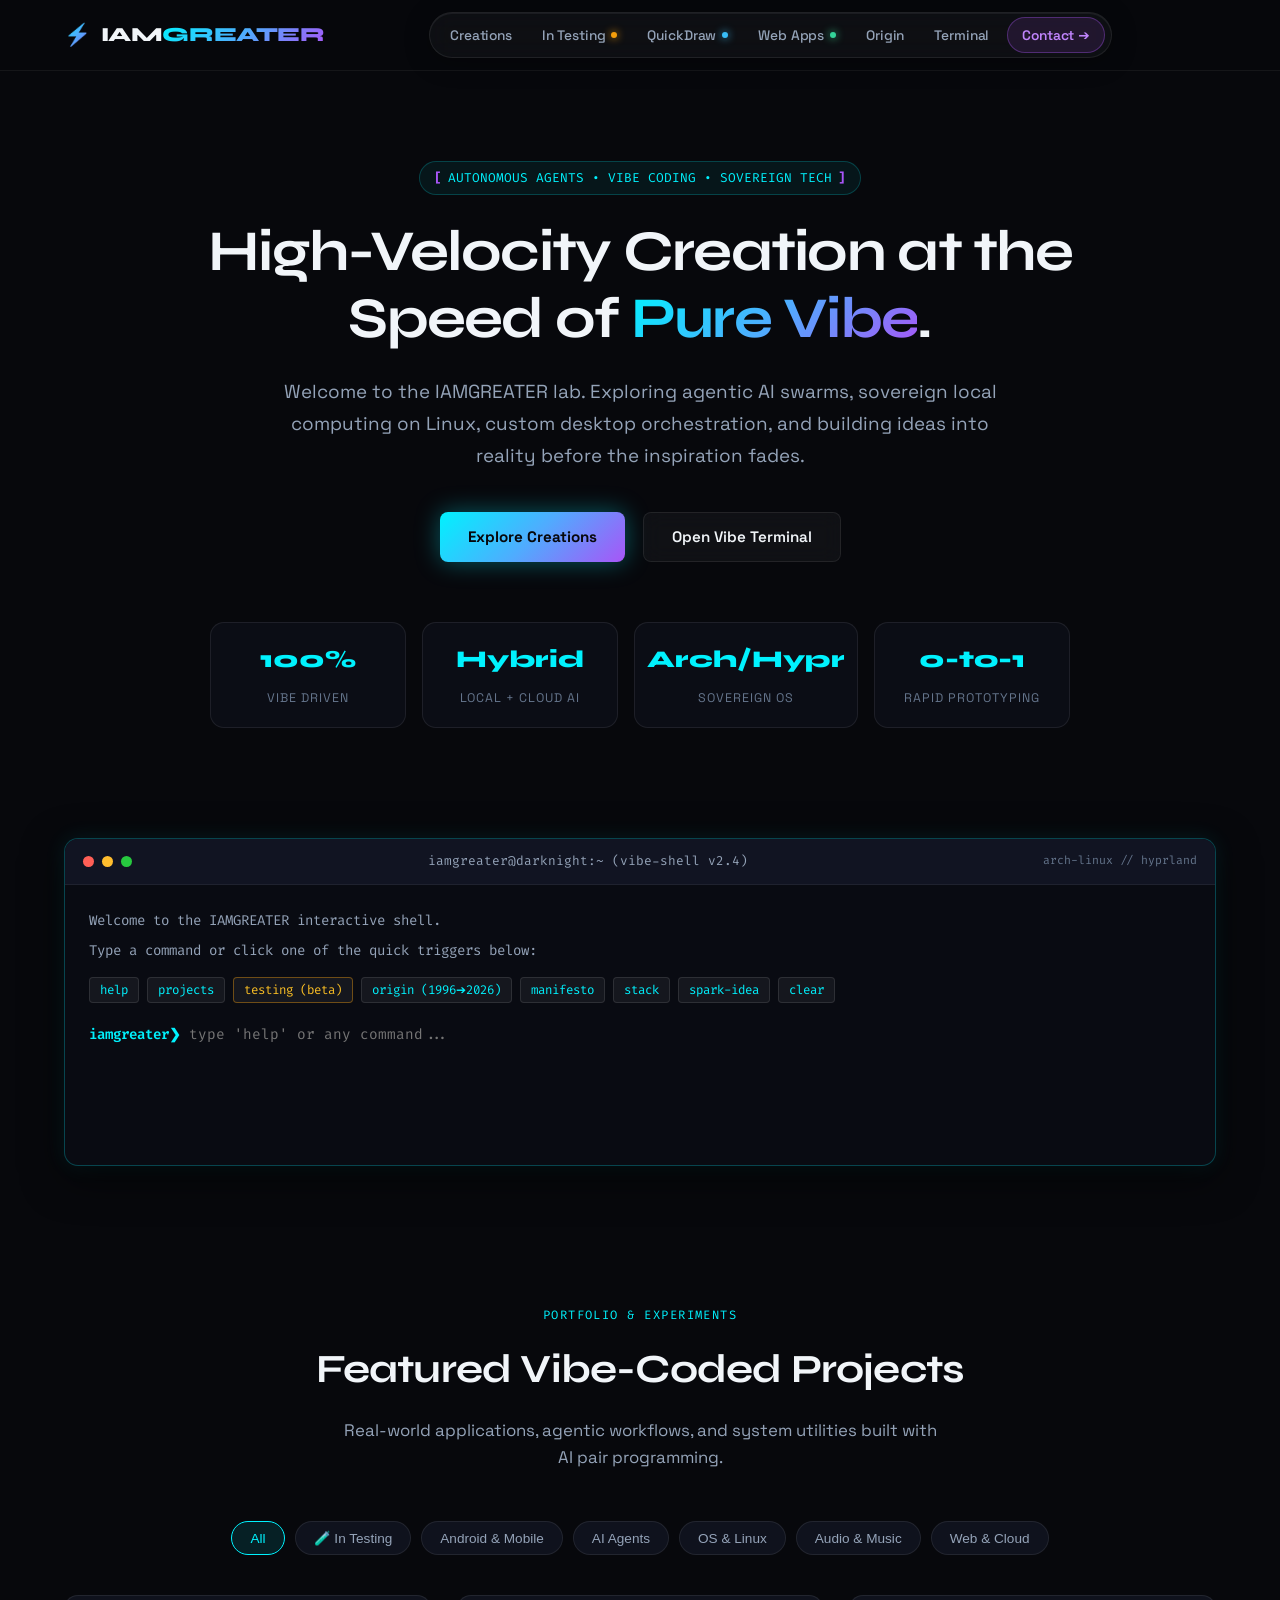
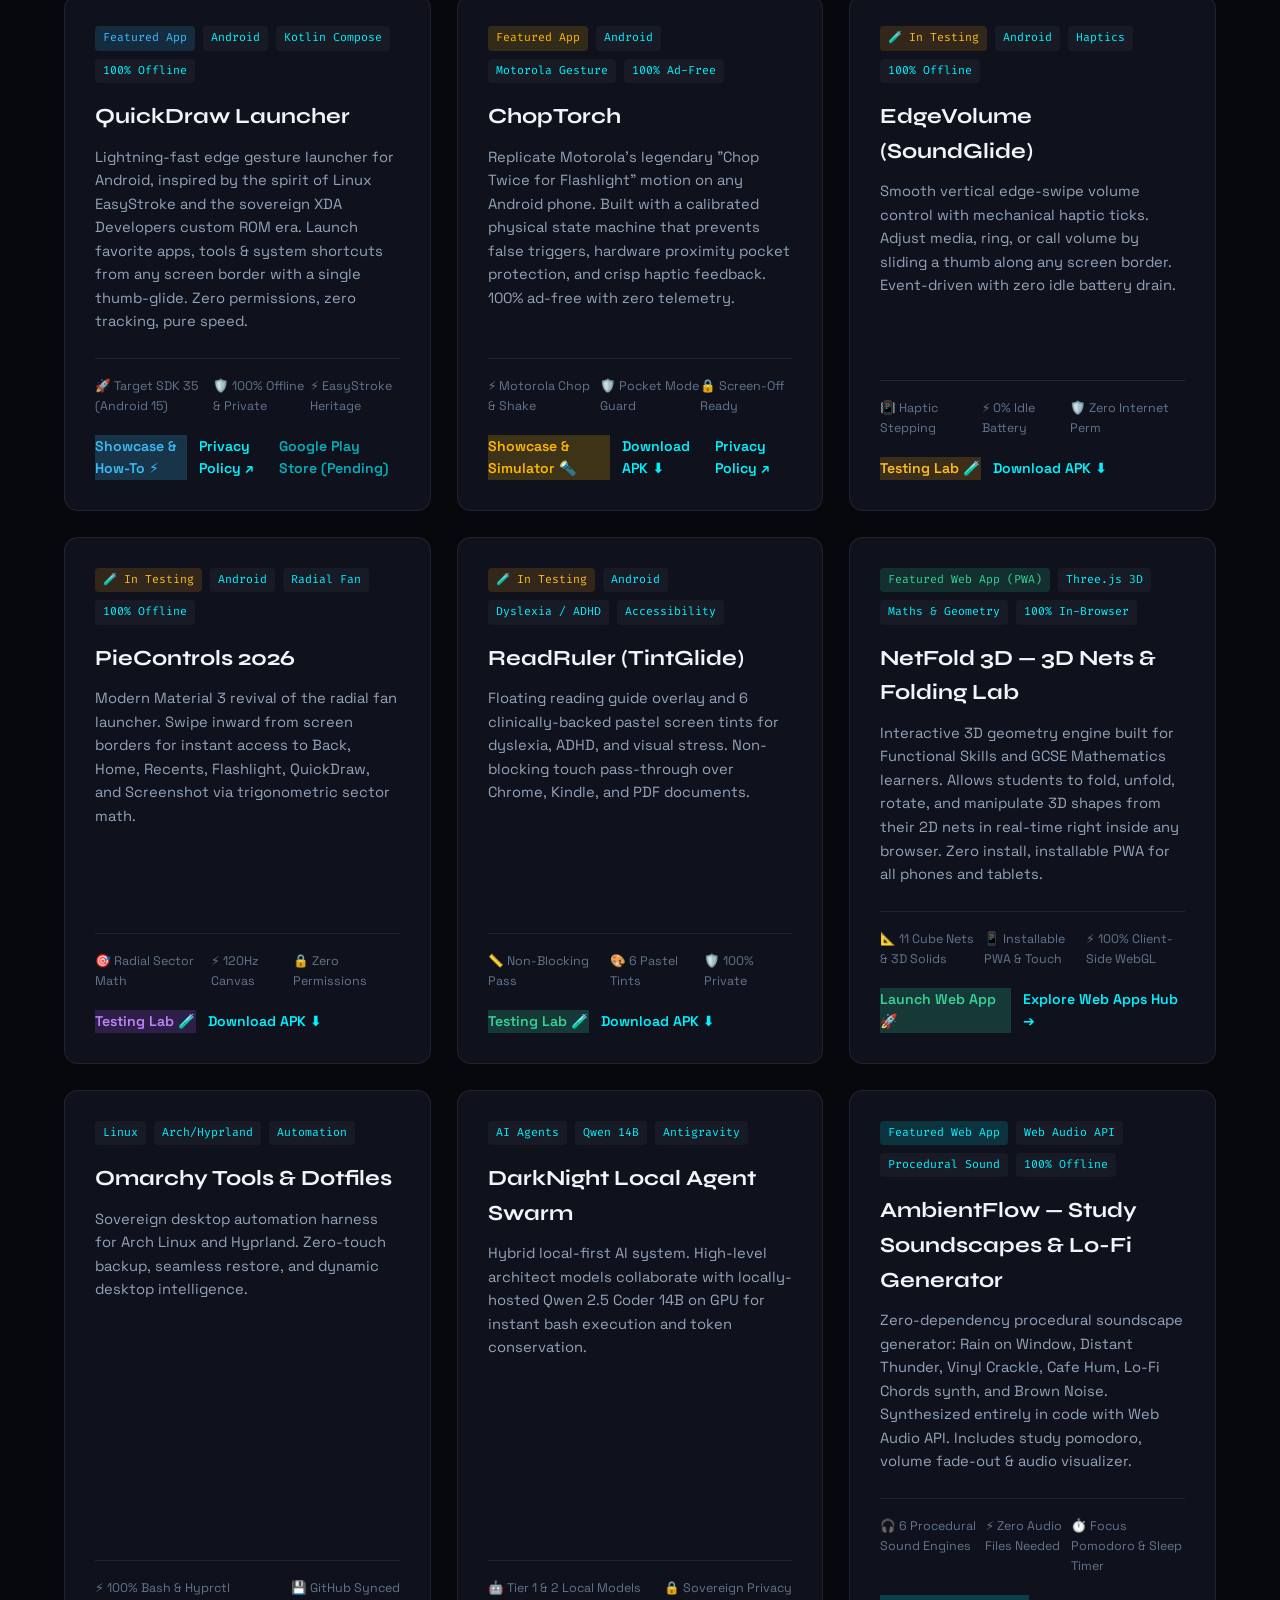
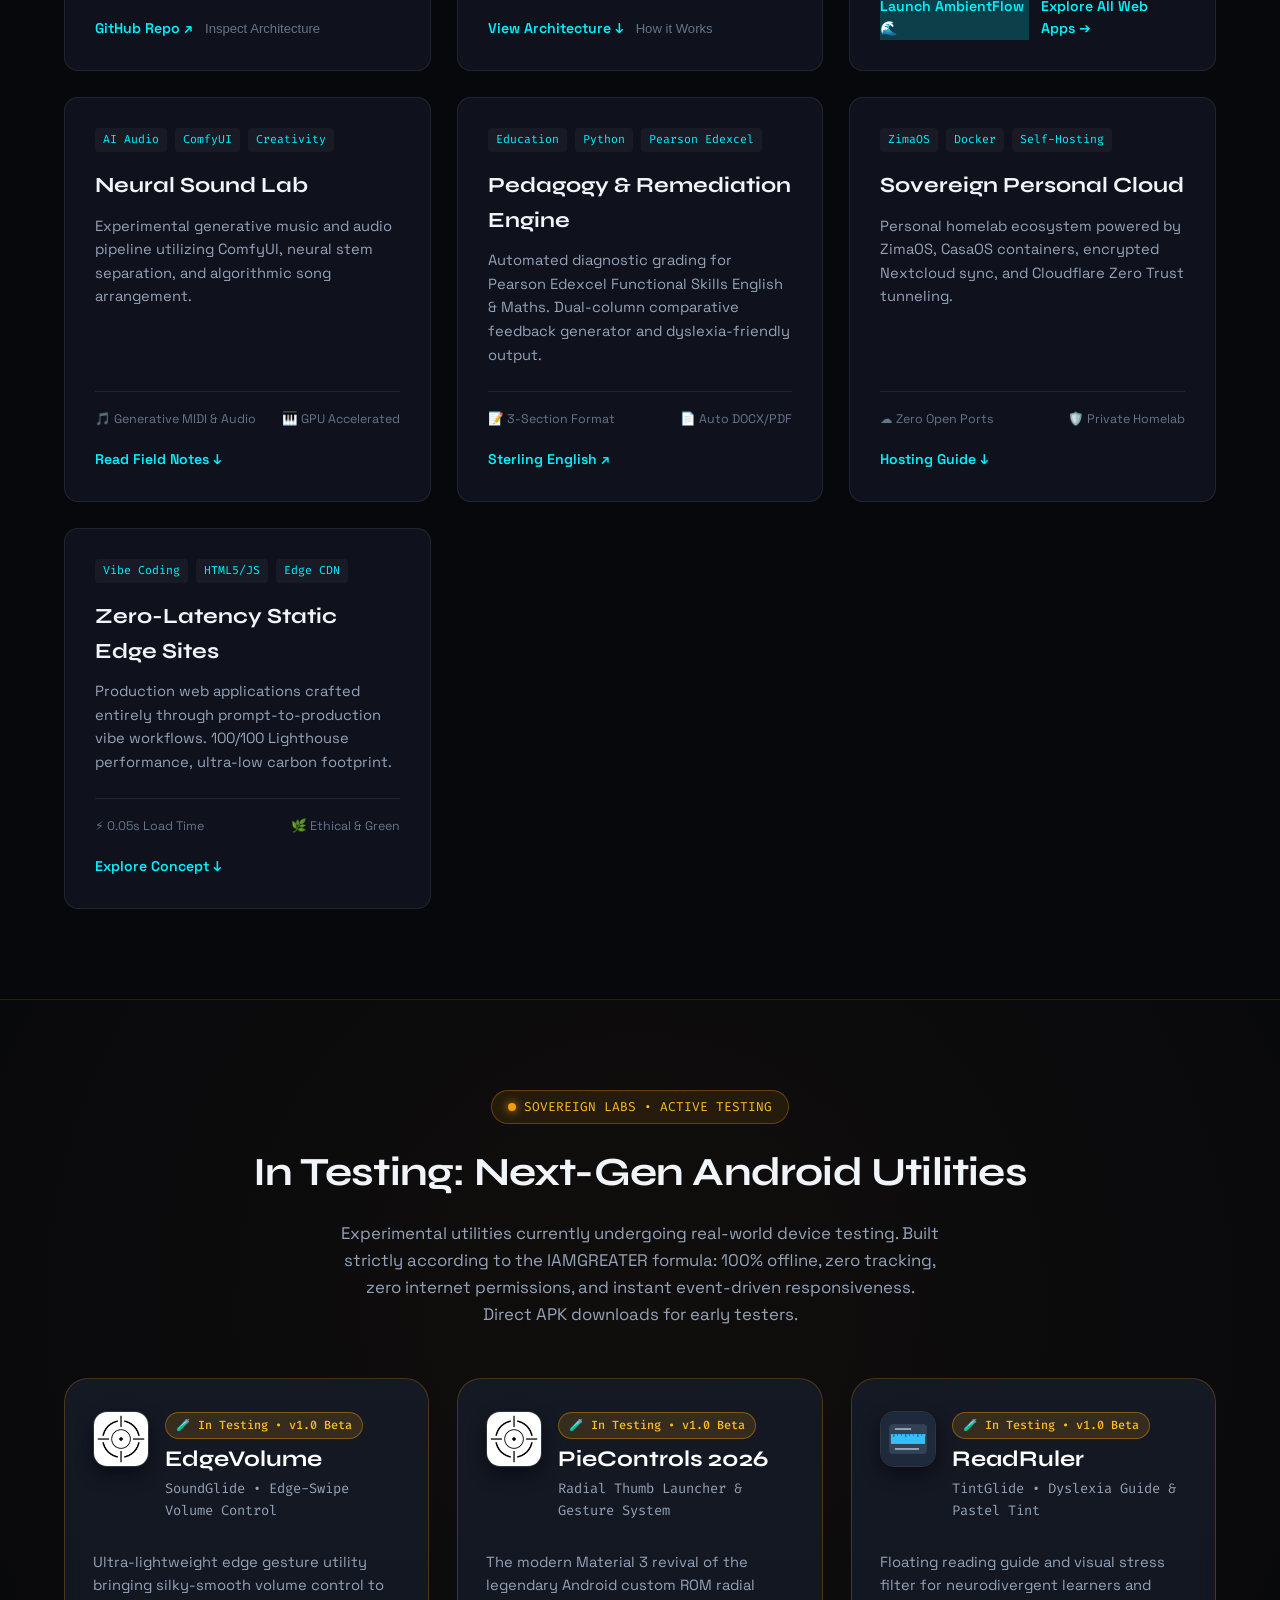
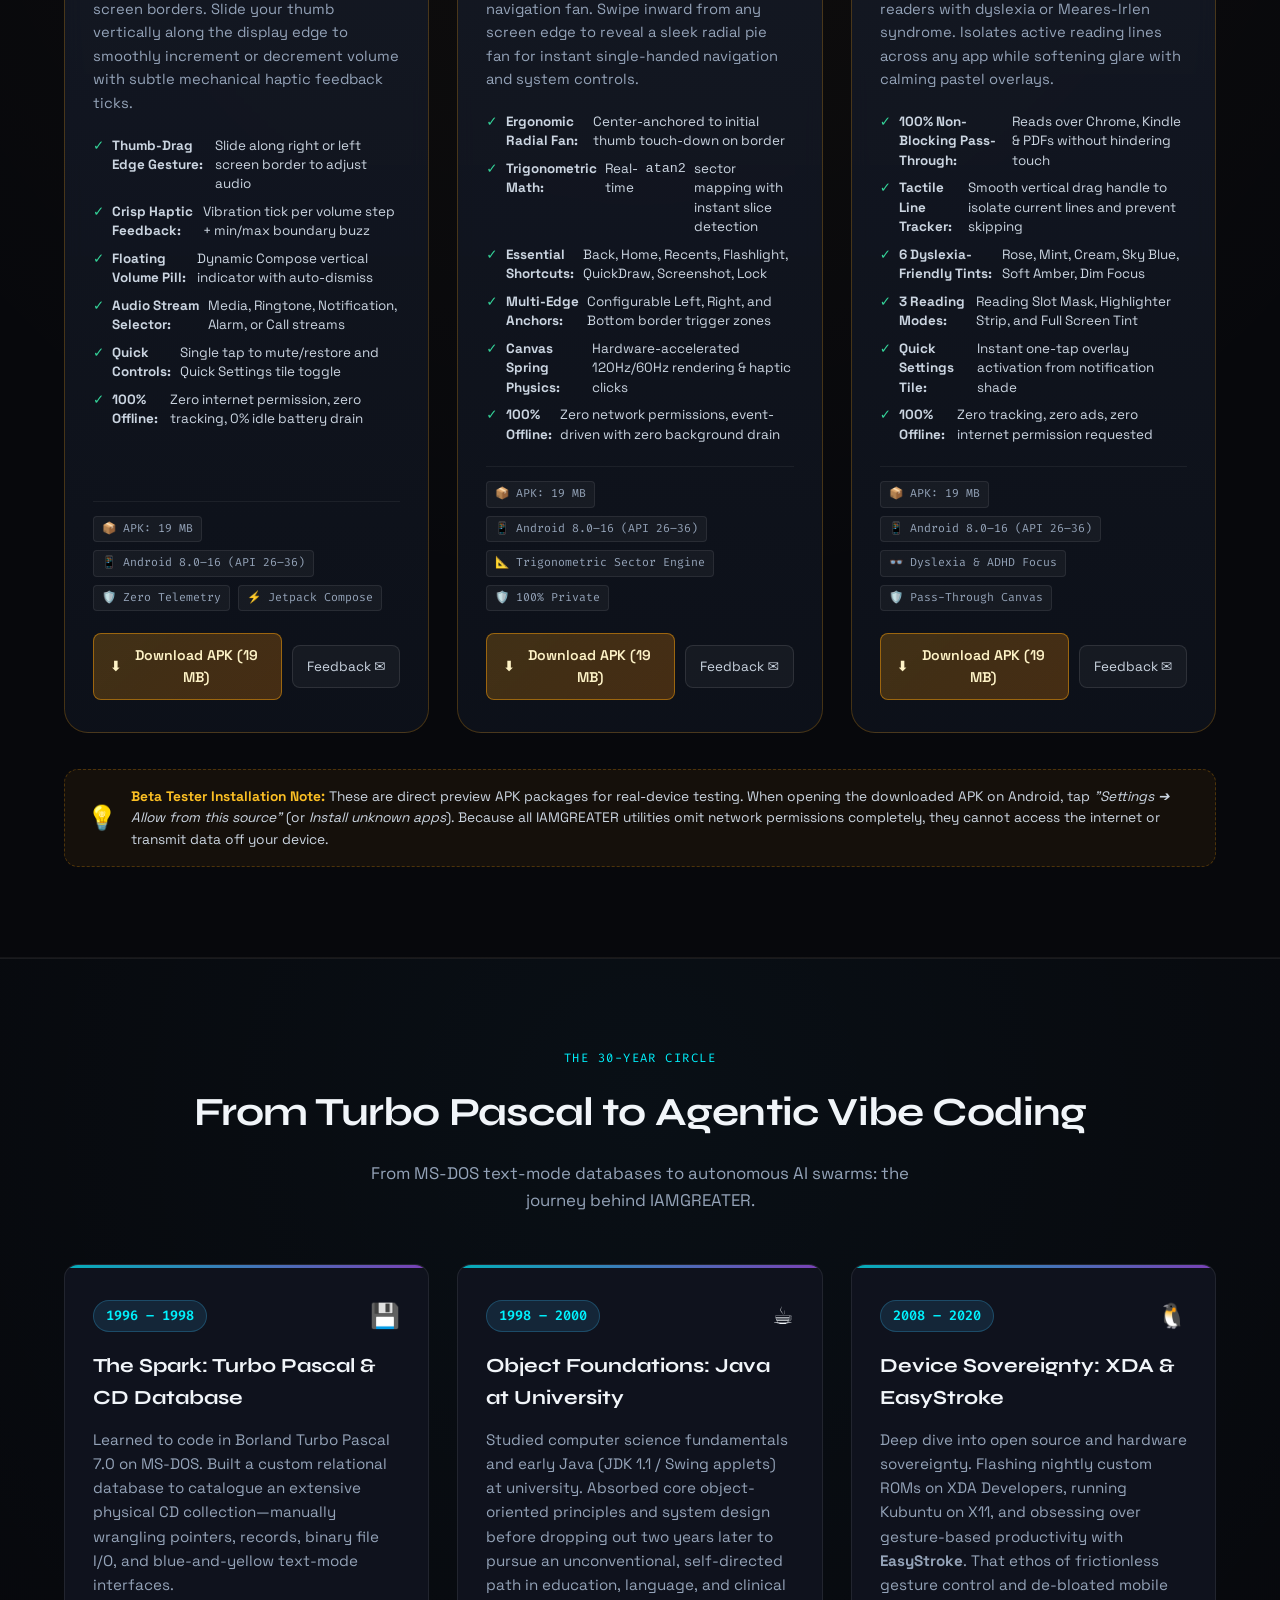
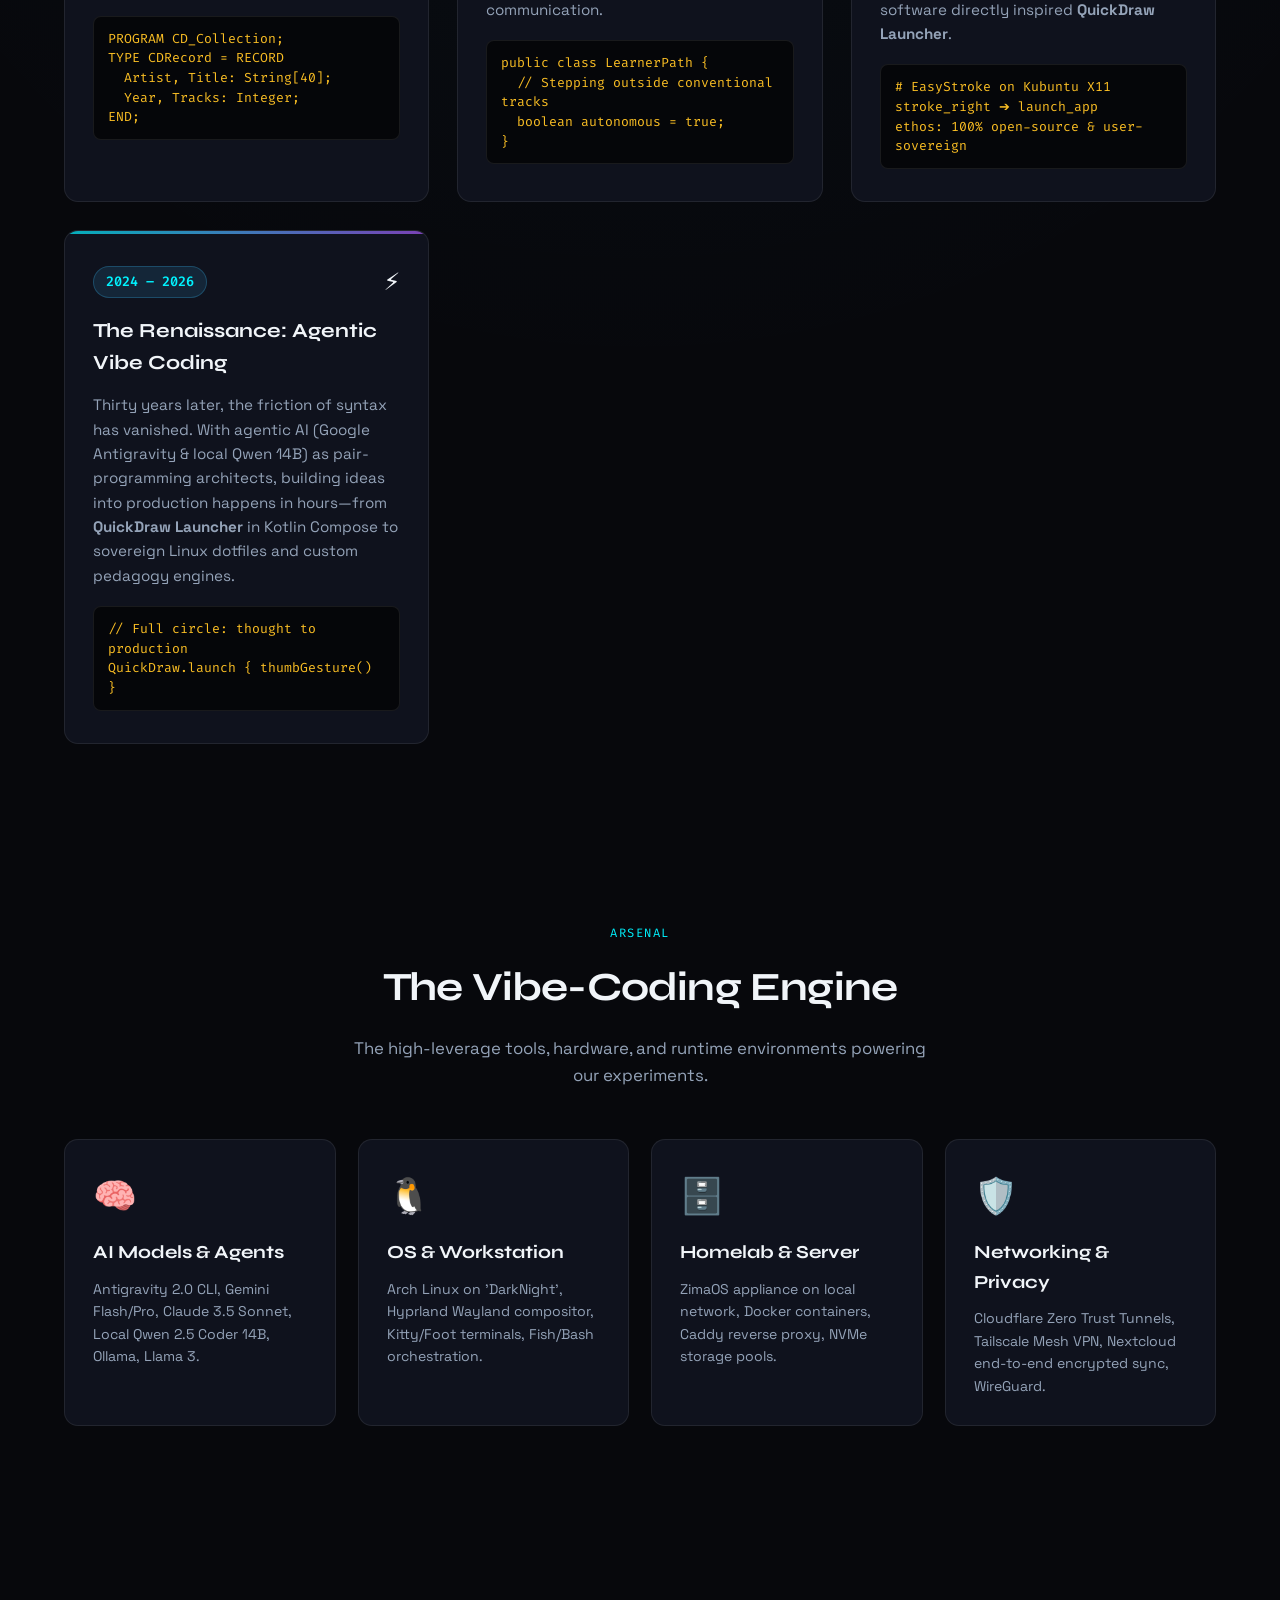
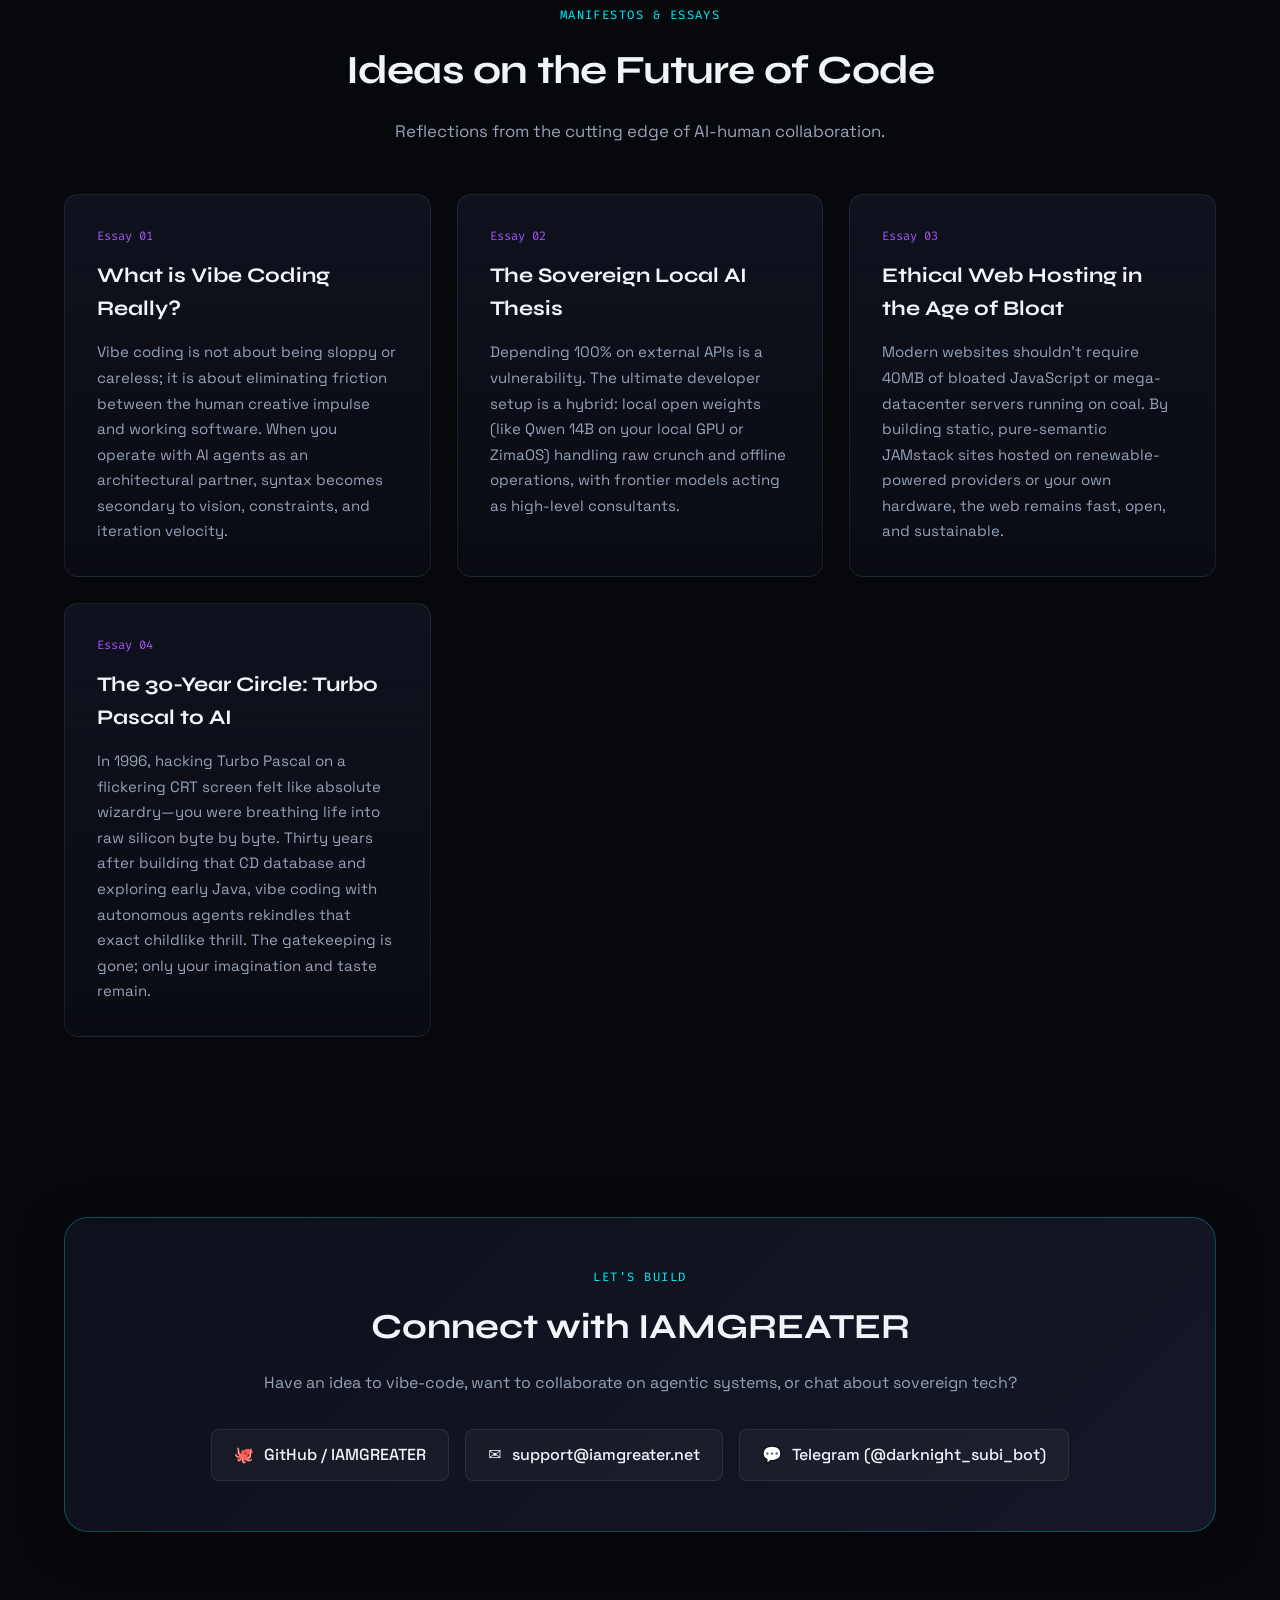
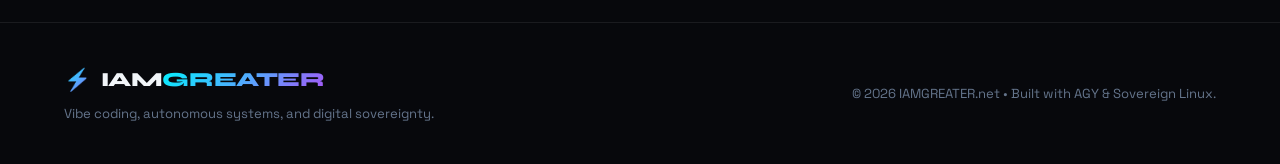
==== commit c507913f: "Publish EdgeVolume, PieControls, and ReadRuler in In Testing section with APK downloads" ====
--- a/index.html
+++ b/index.html
@@ -27,6 +27,7 @@
 
       <nav class="nav-links" id="navLinks">
         <a href="#showcase">Creations</a>
+        <a href="#testing">In Testing <span class="nav-dot amber"></span></a>
         <a href="quickdraw.html">QuickDraw <span class="nav-dot cyan"></span></a>
         <a href="apps/">Web Apps <span class="nav-dot emerald"></span></a>
         <a href="#journey">Origin</a>
@@ -109,6 +110,7 @@
           <div class="terminal-quick-actions">
             <button class="quick-cmd" data-cmd="help">help</button>
             <button class="quick-cmd" data-cmd="projects">projects</button>
+            <button class="quick-cmd" data-cmd="testing" style="border-color: rgba(245, 158, 11, 0.4); color: #fbbf24;">testing (beta)</button>
             <button class="quick-cmd" data-cmd="origin">origin (1996➔2026)</button>
             <button class="quick-cmd" data-cmd="manifesto">manifesto</button>
             <button class="quick-cmd" data-cmd="stack">stack</button>
@@ -137,6 +139,7 @@
       <!-- Filter Buttons -->
       <div class="filter-bar">
         <button class="filter-btn active" data-filter="all">All</button>
+        <button class="filter-btn" data-filter="testing">🧪 In Testing</button>
         <button class="filter-btn" data-filter="android">Android & Mobile</button>
         <button class="filter-btn" data-filter="agents">AI Agents</button>
         <button class="filter-btn" data-filter="os">OS & Linux</button>
@@ -195,6 +198,78 @@
           </div>
         </article>
 
+        <!-- Project: EdgeVolume (In Testing) -->
+        <article class="project-card" data-category="android testing">
+          <div class="card-glow" style="background: radial-gradient(circle at 50% 0%, rgba(245, 158, 11, 0.25), transparent 70%);"></div>
+          <div class="project-tags">
+            <span class="tag" style="background: rgba(245, 158, 11, 0.15); color: #fbbf24; border-color: rgba(245, 158, 11, 0.4);">🧪 In Testing</span>
+            <span class="tag">Android</span>
+            <span class="tag">Haptics</span>
+            <span class="tag">100% Offline</span>
+          </div>
+          <h3 class="project-name">EdgeVolume (SoundGlide)</h3>
+          <p class="project-summary">
+            Smooth vertical edge-swipe volume control with mechanical haptic ticks. Adjust media, ring, or call volume by sliding a thumb along any screen border. Event-driven with zero idle battery drain.
+          </p>
+          <div class="project-meta">
+            <span class="meta-item">📳 Haptic Stepping</span>
+            <span class="meta-item">⚡ 0% Idle Battery</span>
+            <span class="meta-item">🛡️ Zero Internet Perm</span>
+          </div>
+          <div class="project-links">
+            <a href="#testing" class="link-btn primary" style="background: rgba(245, 158, 11, 0.2); border-color: rgba(245, 158, 11, 0.5); color: #fbbf24; font-weight: 600;">Testing Lab 🧪</a>
+            <a href="downloads/edgevolume-latest.apk" class="link-btn" download>Download APK ⬇</a>
+          </div>
+        </article>
+
+        <!-- Project: PieControls 2026 (In Testing) -->
+        <article class="project-card" data-category="android testing">
+          <div class="card-glow" style="background: radial-gradient(circle at 50% 0%, rgba(168, 85, 247, 0.25), transparent 70%);"></div>
+          <div class="project-tags">
+            <span class="tag" style="background: rgba(245, 158, 11, 0.15); color: #fbbf24; border-color: rgba(245, 158, 11, 0.4);">🧪 In Testing</span>
+            <span class="tag">Android</span>
+            <span class="tag">Radial Fan</span>
+            <span class="tag">100% Offline</span>
+          </div>
+          <h3 class="project-name">PieControls 2026</h3>
+          <p class="project-summary">
+            Modern Material 3 revival of the radial fan launcher. Swipe inward from screen borders for instant access to Back, Home, Recents, Flashlight, QuickDraw, and Screenshot via trigonometric sector math.
+          </p>
+          <div class="project-meta">
+            <span class="meta-item">🎯 Radial Sector Math</span>
+            <span class="meta-item">⚡ 120Hz Canvas</span>
+            <span class="meta-item">🔒 Zero Permissions</span>
+          </div>
+          <div class="project-links">
+            <a href="#testing" class="link-btn primary" style="background: rgba(168, 85, 247, 0.2); border-color: rgba(168, 85, 247, 0.5); color: #c084fc; font-weight: 600;">Testing Lab 🧪</a>
+            <a href="downloads/piecontrols-latest.apk" class="link-btn" download>Download APK ⬇</a>
+          </div>
+        </article>
+
+        <!-- Project: ReadRuler (In Testing) -->
+        <article class="project-card" data-category="android testing">
+          <div class="card-glow" style="background: radial-gradient(circle at 50% 0%, rgba(52, 211, 153, 0.25), transparent 70%);"></div>
+          <div class="project-tags">
+            <span class="tag" style="background: rgba(245, 158, 11, 0.15); color: #fbbf24; border-color: rgba(245, 158, 11, 0.4);">🧪 In Testing</span>
+            <span class="tag">Android</span>
+            <span class="tag">Dyslexia / ADHD</span>
+            <span class="tag">Accessibility</span>
+          </div>
+          <h3 class="project-name">ReadRuler (TintGlide)</h3>
+          <p class="project-summary">
+            Floating reading guide overlay and 6 clinically-backed pastel screen tints for dyslexia, ADHD, and visual stress. Non-blocking touch pass-through over Chrome, Kindle, and PDF documents.
+          </p>
+          <div class="project-meta">
+            <span class="meta-item">📏 Non-Blocking Pass</span>
+            <span class="meta-item">🎨 6 Pastel Tints</span>
+            <span class="meta-item">🛡️ 100% Private</span>
+          </div>
+          <div class="project-links">
+            <a href="#testing" class="link-btn primary" style="background: rgba(52, 211, 153, 0.2); border-color: rgba(52, 211, 153, 0.5); color: #34d399; font-weight: 600;">Testing Lab 🧪</a>
+            <a href="downloads/readruler-latest.apk" class="link-btn" download>Download APK ⬇</a>
+          </div>
+        </article>
+
         <!-- Project: 3D Maths Net Folding Engine -->
         <article class="project-card" data-category="web">
           <div class="card-glow" style="background: radial-gradient(circle at 50% 0%, rgba(52, 211, 153, 0.25), transparent 70%);"></div>
@@ -264,6 +339,30 @@
           </div>
         </article>
 
+        <!-- Project: AmbientFlow Generator -->
+        <article class="project-card" data-category="audio web">
+          <div class="card-glow" style="background: radial-gradient(circle at 50% 0%, rgba(0, 242, 254, 0.25), transparent 70%);"></div>
+          <div class="project-tags">
+            <span class="tag" style="background: rgba(0, 242, 254, 0.15); color: #00f2fe; border-color: rgba(0, 242, 254, 0.3);">Featured Web App</span>
+            <span class="tag">Web Audio API</span>
+            <span class="tag">Procedural Sound</span>
+            <span class="tag">100% Offline</span>
+          </div>
+          <h3 class="project-name">AmbientFlow — Study Soundscapes & Lo-Fi Generator</h3>
+          <p class="project-summary">
+            Zero-dependency procedural soundscape generator: Rain on Window, Distant Thunder, Vinyl Crackle, Cafe Hum, Lo-Fi Chords synth, and Brown Noise. Synthesized entirely in code with Web Audio API. Includes study pomodoro, volume fade-out & audio visualizer.
+          </p>
+          <div class="project-meta">
+            <span class="meta-item">🎧 6 Procedural Sound Engines</span>
+            <span class="meta-item">⚡ Zero Audio Files Needed</span>
+            <span class="meta-item">⏱️ Focus Pomodoro & Sleep Timer</span>
+          </div>
+          <div class="project-links">
+            <a href="ambient/" class="link-btn primary" style="background: rgba(0, 242, 254, 0.2); border-color: rgba(0, 242, 254, 0.5); color: #00f2fe; font-weight: 600;">Launch AmbientFlow 🌊</a>
+            <a href="apps/" class="link-btn">Explore All Web Apps ➔</a>
+          </div>
+        </article>
+
         <!-- Project 3: AI Music Generation Pipeline -->
         <article class="project-card" data-category="audio">
           <div class="card-glow"></div>
@@ -348,6 +447,167 @@
           </div>
         </article>
 
+      </div>
+    </div>
+  </section>
+
+  <!-- In Testing / Android Beta Lab Section -->
+  <section class="testing-section" id="testing">
+    <div class="container">
+      <div class="section-title-wrap">
+        <div class="testing-header-badge">
+          <span class="testing-pulse"></span>
+          <span>SOVEREIGN LABS • ACTIVE TESTING</span>
+        </div>
+        <h2 class="section-heading">In Testing: Next-Gen Android Utilities</h2>
+        <p class="section-desc">
+          Experimental utilities currently undergoing real-world device testing. Built strictly according to the IAMGREATER formula: 100% offline, zero tracking, zero internet permissions, and instant event-driven responsiveness. Direct APK downloads for early testers.
+        </p>
+      </div>
+
+      <div class="testing-grid">
+        <!-- App 1: EdgeVolume -->
+        <article class="testing-card">
+          <div>
+            <div class="testing-card-top">
+              <img src="assets/edgevolume-icon.png" alt="EdgeVolume Icon" class="testing-app-icon" width="56" height="56">
+              <div>
+                <span class="testing-badge">🧪 In Testing • v1.0 Beta</span>
+                <h3 class="testing-card-title">EdgeVolume</h3>
+                <div class="testing-card-tagline">SoundGlide • Edge-Swipe Volume Control</div>
+              </div>
+            </div>
+            
+            <p class="testing-card-desc">
+              Ultra-lightweight edge gesture utility bringing silky-smooth volume control to screen borders. Slide your thumb vertically along the display edge to smoothly increment or decrement volume with subtle mechanical haptic feedback ticks.
+            </p>
+
+            <ul class="testing-features">
+              <li><span class="check">✓</span> <strong>Thumb-Drag Edge Gesture:</strong> Slide along right or left screen border to adjust audio</li>
+              <li><span class="check">✓</span> <strong>Crisp Haptic Feedback:</strong> Vibration tick per volume step + min/max boundary buzz</li>
+              <li><span class="check">✓</span> <strong>Floating Volume Pill:</strong> Dynamic Compose vertical indicator with auto-dismiss</li>
+              <li><span class="check">✓</span> <strong>Audio Stream Selector:</strong> Media, Ringtone, Notification, Alarm, or Call streams</li>
+              <li><span class="check">✓</span> <strong>Quick Controls:</strong> Single tap to mute/restore and Quick Settings tile toggle</li>
+              <li><span class="check">✓</span> <strong>100% Offline:</strong> Zero internet permission, zero tracking, 0% idle battery drain</li>
+            </ul>
+          </div>
+
+          <div>
+            <div class="testing-meta-row">
+              <span class="testing-meta-tag">📦 APK: 19 MB</span>
+              <span class="testing-meta-tag">📱 Android 8.0–16 (API 26–36)</span>
+              <span class="testing-meta-tag">🛡️ Zero Telemetry</span>
+              <span class="testing-meta-tag">⚡ Jetpack Compose</span>
+            </div>
+
+            <div class="testing-actions">
+              <a href="downloads/edgevolume-latest.apk" class="btn-testing-download" download>
+                <span>⬇</span> Download APK (19 MB)
+              </a>
+              <a href="mailto:support@iamgreater.net?subject=EdgeVolume%20Testing%20Feedback" class="btn-testing-feedback" title="Send beta feedback">
+                Feedback ✉
+              </a>
+            </div>
+          </div>
+        </article>
+
+        <!-- App 2: PieControls 2026 -->
+        <article class="testing-card">
+          <div>
+            <div class="testing-card-top">
+              <img src="assets/piecontrols-icon.png" alt="PieControls Icon" class="testing-app-icon" width="56" height="56">
+              <div>
+                <span class="testing-badge">🧪 In Testing • v1.0 Beta</span>
+                <h3 class="testing-card-title">PieControls 2026</h3>
+                <div class="testing-card-tagline">Radial Thumb Launcher & Gesture System</div>
+              </div>
+            </div>
+            
+            <p class="testing-card-desc">
+              The modern Material 3 revival of the legendary Android custom ROM radial navigation fan. Swipe inward from any screen edge to reveal a sleek radial pie fan for instant single-handed navigation and system controls.
+            </p>
+
+            <ul class="testing-features">
+              <li><span class="check">✓</span> <strong>Ergonomic Radial Fan:</strong> Center-anchored to initial thumb touch-down on border</li>
+              <li><span class="check">✓</span> <strong>Trigonometric Math:</strong> Real-time <code>atan2</code> sector mapping with instant slice detection</li>
+              <li><span class="check">✓</span> <strong>Essential Shortcuts:</strong> Back, Home, Recents, Flashlight, QuickDraw, Screenshot, Lock</li>
+              <li><span class="check">✓</span> <strong>Multi-Edge Anchors:</strong> Configurable Left, Right, and Bottom border trigger zones</li>
+              <li><span class="check">✓</span> <strong>Canvas Spring Physics:</strong> Hardware-accelerated 120Hz/60Hz rendering & haptic clicks</li>
+              <li><span class="check">✓</span> <strong>100% Offline:</strong> Zero network permissions, event-driven with zero background drain</li>
+            </ul>
+          </div>
+
+          <div>
+            <div class="testing-meta-row">
+              <span class="testing-meta-tag">📦 APK: 19 MB</span>
+              <span class="testing-meta-tag">📱 Android 8.0–16 (API 26–36)</span>
+              <span class="testing-meta-tag">📐 Trigonometric Sector Engine</span>
+              <span class="testing-meta-tag">🛡️ 100% Private</span>
+            </div>
+
+            <div class="testing-actions">
+              <a href="downloads/piecontrols-latest.apk" class="btn-testing-download" download>
+                <span>⬇</span> Download APK (19 MB)
+              </a>
+              <a href="mailto:support@iamgreater.net?subject=PieControls%20Testing%20Feedback" class="btn-testing-feedback" title="Send beta feedback">
+                Feedback ✉
+              </a>
+            </div>
+          </div>
+        </article>
+
+        <!-- App 3: ReadRuler -->
+        <article class="testing-card">
+          <div>
+            <div class="testing-card-top">
+              <img src="assets/readruler-icon.png" alt="ReadRuler Icon" class="testing-app-icon" width="56" height="56">
+              <div>
+                <span class="testing-badge">🧪 In Testing • v1.0 Beta</span>
+                <h3 class="testing-card-title">ReadRuler</h3>
+                <div class="testing-card-tagline">TintGlide • Dyslexia Guide & Pastel Tint</div>
+              </div>
+            </div>
+            
+            <p class="testing-card-desc">
+              Floating reading guide and visual stress filter for neurodivergent learners and readers with dyslexia or Meares-Irlen syndrome. Isolates active reading lines across any app while softening glare with calming pastel overlays.
+            </p>
+
+            <ul class="testing-features">
+              <li><span class="check">✓</span> <strong>100% Non-Blocking Pass-Through:</strong> Reads over Chrome, Kindle & PDFs without hindering touch</li>
+              <li><span class="check">✓</span> <strong>Tactile Line Tracker:</strong> Smooth vertical drag handle to isolate current lines and prevent skipping</li>
+              <li><span class="check">✓</span> <strong>6 Dyslexia-Friendly Tints:</strong> Rose, Mint, Cream, Sky Blue, Soft Amber, Dim Focus</li>
+              <li><span class="check">✓</span> <strong>3 Reading Modes:</strong> Reading Slot Mask, Highlighter Strip, and Full Screen Tint</li>
+              <li><span class="check">✓</span> <strong>Quick Settings Tile:</strong> Instant one-tap overlay activation from notification shade</li>
+              <li><span class="check">✓</span> <strong>100% Offline:</strong> Zero tracking, zero ads, zero internet permission requested</li>
+            </ul>
+          </div>
+
+          <div>
+            <div class="testing-meta-row">
+              <span class="testing-meta-tag">📦 APK: 19 MB</span>
+              <span class="testing-meta-tag">📱 Android 8.0–16 (API 26–36)</span>
+              <span class="testing-meta-tag">👓 Dyslexia & ADHD Focus</span>
+              <span class="testing-meta-tag">🛡️ Pass-Through Canvas</span>
+            </div>
+
+            <div class="testing-actions">
+              <a href="downloads/readruler-latest.apk" class="btn-testing-download" download>
+                <span>⬇</span> Download APK (19 MB)
+              </a>
+              <a href="mailto:support@iamgreater.net?subject=ReadRuler%20Testing%20Feedback" class="btn-testing-feedback" title="Send beta feedback">
+                Feedback ✉
+              </a>
+            </div>
+          </div>
+        </article>
+      </div>
+
+      <!-- Testing Sideload Notice -->
+      <div class="testing-banner-note">
+        <span class="note-icon">💡</span>
+        <p>
+          <strong>Beta Tester Installation Note:</strong> These are direct preview APK packages for real-device testing. When opening the downloaded APK on Android, tap <em>"Settings ➔ Allow from this source"</em> (or <em>Install unknown apps</em>). Because all IAMGREATER utilities omit network permissions completely, they cannot access the internet or transmit data off your device.
+        </p>
       </div>
     </div>
   </section>
--- a/styles.css
+++ b/styles.css
@@ -189,6 +189,11 @@
 .nav-dot.emerald {
   background: #34d399;
   box-shadow: 0 0 8px #34d399;
+}
+
+.nav-dot.amber {
+  background: #f59e0b;
+  box-shadow: 0 0 8px #f59e0b;
 }
 
 .nav-right {
@@ -1037,3 +1042,242 @@
     text-align: center;
   }
 }
+
+/* ==========================================================================
+   IN TESTING / BETA LAB SECTION
+   ========================================================================== */
+.testing-section {
+  padding: 90px 0;
+  position: relative;
+  background: radial-gradient(circle at 50% 20%, rgba(245, 158, 11, 0.04) 0%, transparent 65%);
+  border-top: 1px solid rgba(245, 158, 11, 0.15);
+  border-bottom: 1px solid rgba(255, 255, 255, 0.05);
+}
+
+.testing-header-badge {
+  display: inline-flex;
+  align-items: center;
+  gap: 8px;
+  font-family: var(--font-mono);
+  font-size: 0.8rem;
+  color: #fbbf24;
+  background: rgba(245, 158, 11, 0.1);
+  border: 1px solid rgba(245, 158, 11, 0.3);
+  padding: 6px 16px;
+  border-radius: 50px;
+  margin-bottom: 16px;
+}
+
+.testing-pulse {
+  width: 8px;
+  height: 8px;
+  border-radius: 50%;
+  background: #f59e0b;
+  box-shadow: 0 0 10px #f59e0b;
+  animation: pulse-testing 2s infinite;
+}
+
+@keyframes pulse-testing {
+  0% { transform: scale(0.95); opacity: 0.8; }
+  50% { transform: scale(1.3); opacity: 1; box-shadow: 0 0 14px #f59e0b; }
+  100% { transform: scale(0.95); opacity: 0.8; }
+}
+
+.testing-grid {
+  display: grid;
+  grid-template-columns: repeat(auto-fit, minmax(340px, 1fr));
+  gap: 28px;
+  margin-top: 40px;
+}
+
+.testing-card {
+  background: linear-gradient(180deg, rgba(22, 27, 39, 0.88) 0%, rgba(13, 17, 26, 0.96) 100%);
+  border: 1px solid rgba(245, 158, 11, 0.24);
+  border-radius: var(--radius-lg);
+  padding: 32px 28px;
+  position: relative;
+  overflow: hidden;
+  display: flex;
+  flex-direction: column;
+  justify-content: space-between;
+  transition: all 0.28s ease;
+  backdrop-filter: blur(10px);
+}
+
+.testing-card:hover {
+  transform: translateY(-6px);
+  border-color: rgba(245, 158, 11, 0.6);
+  box-shadow: 0 18px 38px rgba(0, 0, 0, 0.55), 0 0 28px rgba(245, 158, 11, 0.18);
+}
+
+.testing-card-top {
+  display: flex;
+  align-items: flex-start;
+  gap: 16px;
+  margin-bottom: 16px;
+}
+
+.testing-app-icon {
+  width: 56px;
+  height: 56px;
+  border-radius: 14px;
+  object-fit: cover;
+  border: 1px solid rgba(255, 255, 255, 0.12);
+  box-shadow: 0 8px 18px rgba(0, 0, 0, 0.45);
+  flex-shrink: 0;
+}
+
+.testing-badge {
+  font-family: var(--font-mono);
+  font-size: 0.74rem;
+  padding: 3px 10px;
+  border-radius: 999px;
+  background: rgba(245, 158, 11, 0.15);
+  border: 1px solid rgba(245, 158, 11, 0.4);
+  color: #fbbf24;
+  display: inline-block;
+  margin-bottom: 6px;
+  font-weight: 500;
+}
+
+.testing-card-title {
+  font-family: var(--font-heading);
+  font-size: 1.4rem;
+  color: #ffffff;
+  margin-bottom: 4px;
+  line-height: 1.25;
+}
+
+.testing-card-tagline {
+  font-size: 0.86rem;
+  color: #94a3b8;
+  font-family: var(--font-mono);
+  margin-bottom: 14px;
+}
+
+.testing-card-desc {
+  font-size: 0.92rem;
+  color: var(--text-secondary);
+  line-height: 1.6;
+  margin-bottom: 20px;
+  flex-grow: 1;
+}
+
+.testing-features {
+  list-style: none;
+  padding: 0;
+  margin: 0 0 22px 0;
+  display: flex;
+  flex-direction: column;
+  gap: 8px;
+}
+
+.testing-features li {
+  font-size: 0.84rem;
+  color: #cbd5e1;
+  display: flex;
+  align-items: flex-start;
+  gap: 8px;
+  line-height: 1.45;
+}
+
+.testing-features li span.check {
+  color: #34d399;
+  font-weight: bold;
+}
+
+.testing-meta-row {
+  display: flex;
+  flex-wrap: wrap;
+  gap: 8px;
+  margin-bottom: 22px;
+  padding-top: 14px;
+  border-top: 1px solid rgba(255, 255, 255, 0.06);
+}
+
+.testing-meta-tag {
+  font-family: var(--font-mono);
+  font-size: 0.72rem;
+  background: rgba(255, 255, 255, 0.04);
+  border: 1px solid rgba(255, 255, 255, 0.08);
+  color: #94a3b8;
+  padding: 3px 8px;
+  border-radius: 4px;
+}
+
+.testing-actions {
+  display: flex;
+  gap: 10px;
+  align-items: center;
+}
+
+.btn-testing-download {
+  flex: 1;
+  background: linear-gradient(135deg, rgba(245, 158, 11, 0.22) 0%, rgba(217, 119, 6, 0.28) 100%);
+  border: 1px solid rgba(245, 158, 11, 0.5);
+  color: #fef3c7;
+  padding: 10px 16px;
+  border-radius: var(--radius-sm);
+  font-size: 0.88rem;
+  font-weight: 600;
+  text-decoration: none;
+  text-align: center;
+  display: inline-flex;
+  align-items: center;
+  justify-content: center;
+  gap: 6px;
+  transition: all 0.2s ease;
+}
+
+.btn-testing-download:hover {
+  background: linear-gradient(135deg, rgba(245, 158, 11, 0.35) 0%, rgba(217, 119, 6, 0.45) 100%);
+  border-color: #f59e0b;
+  color: #ffffff;
+  box-shadow: 0 4px 18px rgba(245, 158, 11, 0.25);
+  transform: translateY(-1px);
+}
+
+.btn-testing-feedback {
+  background: rgba(255, 255, 255, 0.04);
+  border: 1px solid rgba(255, 255, 255, 0.1);
+  color: #cbd5e1;
+  padding: 10px 14px;
+  border-radius: var(--radius-sm);
+  font-size: 0.84rem;
+  text-decoration: none;
+  transition: all 0.2s ease;
+  white-space: nowrap;
+}
+
+.btn-testing-feedback:hover {
+  background: rgba(255, 255, 255, 0.08);
+  border-color: rgba(255, 255, 255, 0.25);
+  color: #ffffff;
+}
+
+.testing-banner-note {
+  margin-top: 36px;
+  background: rgba(245, 158, 11, 0.06);
+  border: 1px dashed rgba(245, 158, 11, 0.25);
+  border-radius: var(--radius-md);
+  padding: 16px 22px;
+  display: flex;
+  align-items: center;
+  gap: 14px;
+  font-size: 0.86rem;
+}
+
+.testing-banner-note .note-icon {
+  font-size: 1.5rem;
+  flex-shrink: 0;
+}
+
+.testing-banner-note p {
+  margin: 0;
+  line-height: 1.55;
+  color: #cbd5e1;
+}
+
+.testing-banner-note strong {
+  color: #fbbf24;
+}
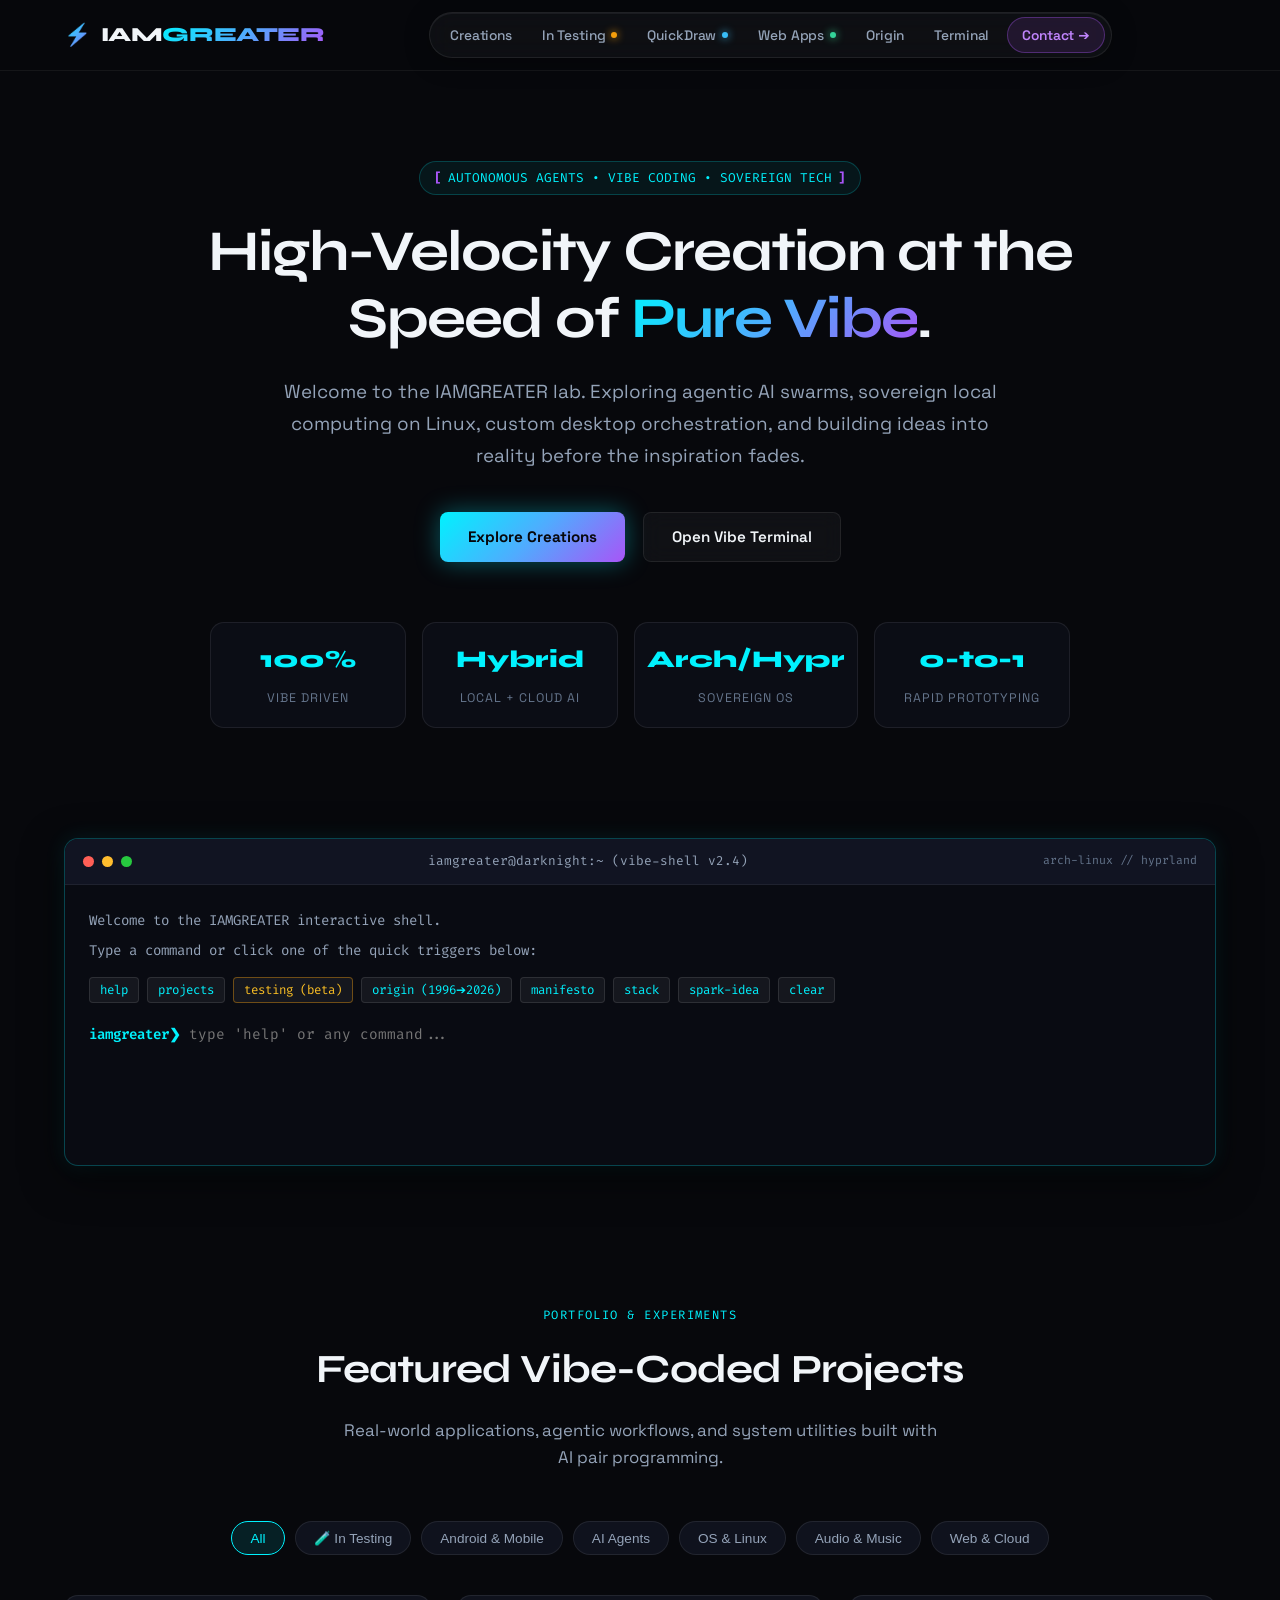
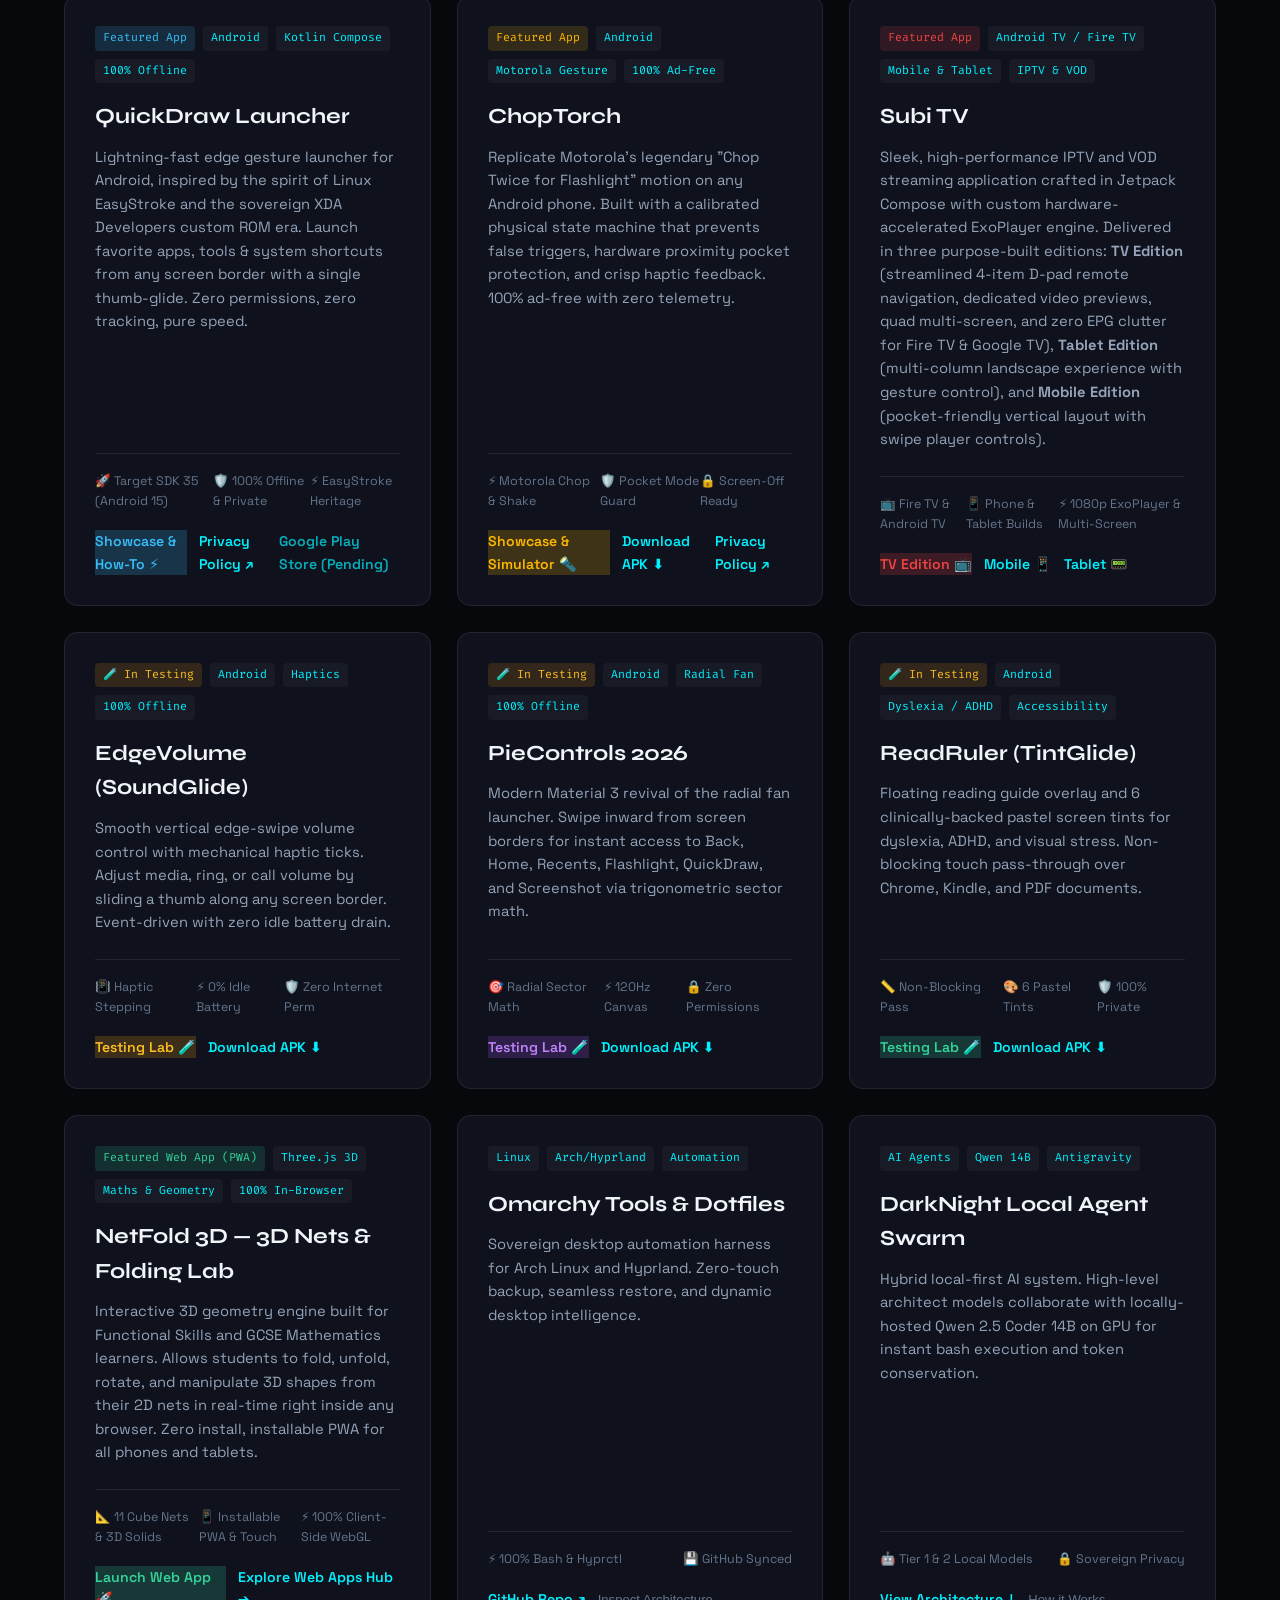
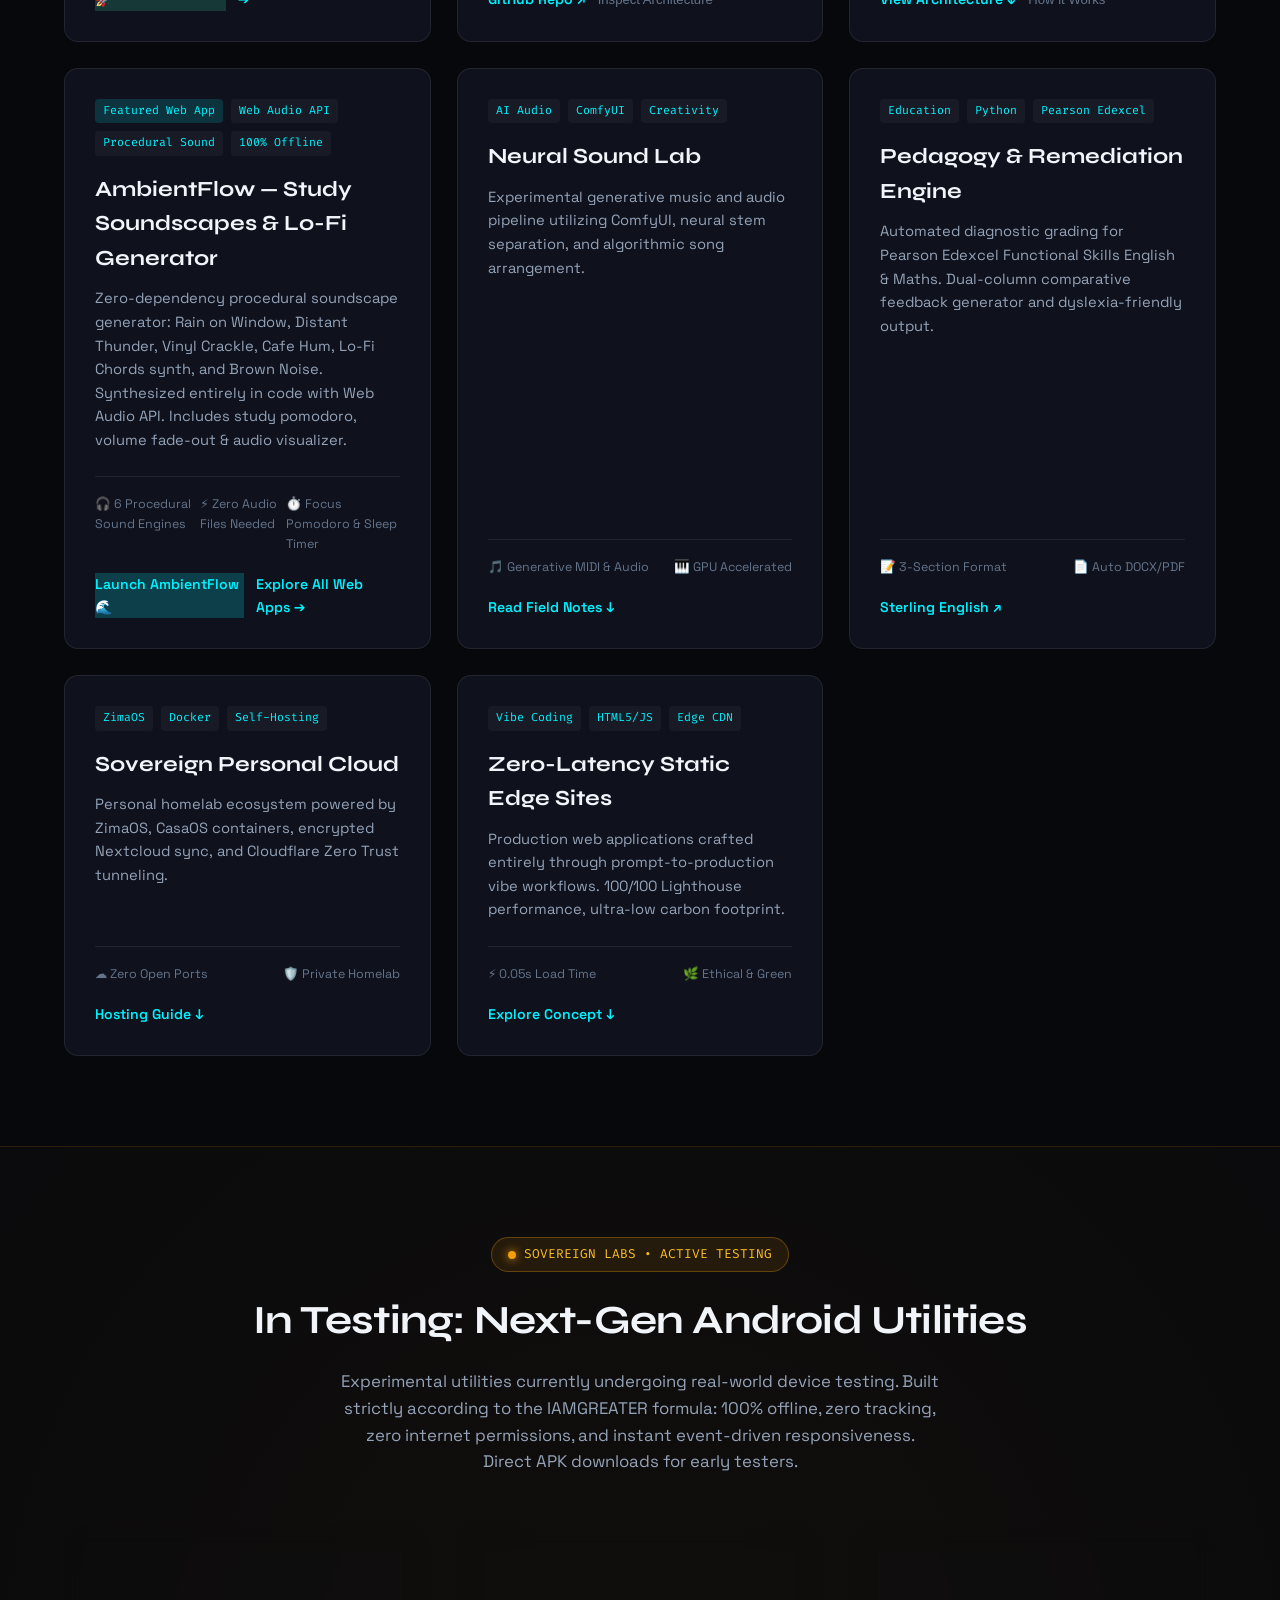
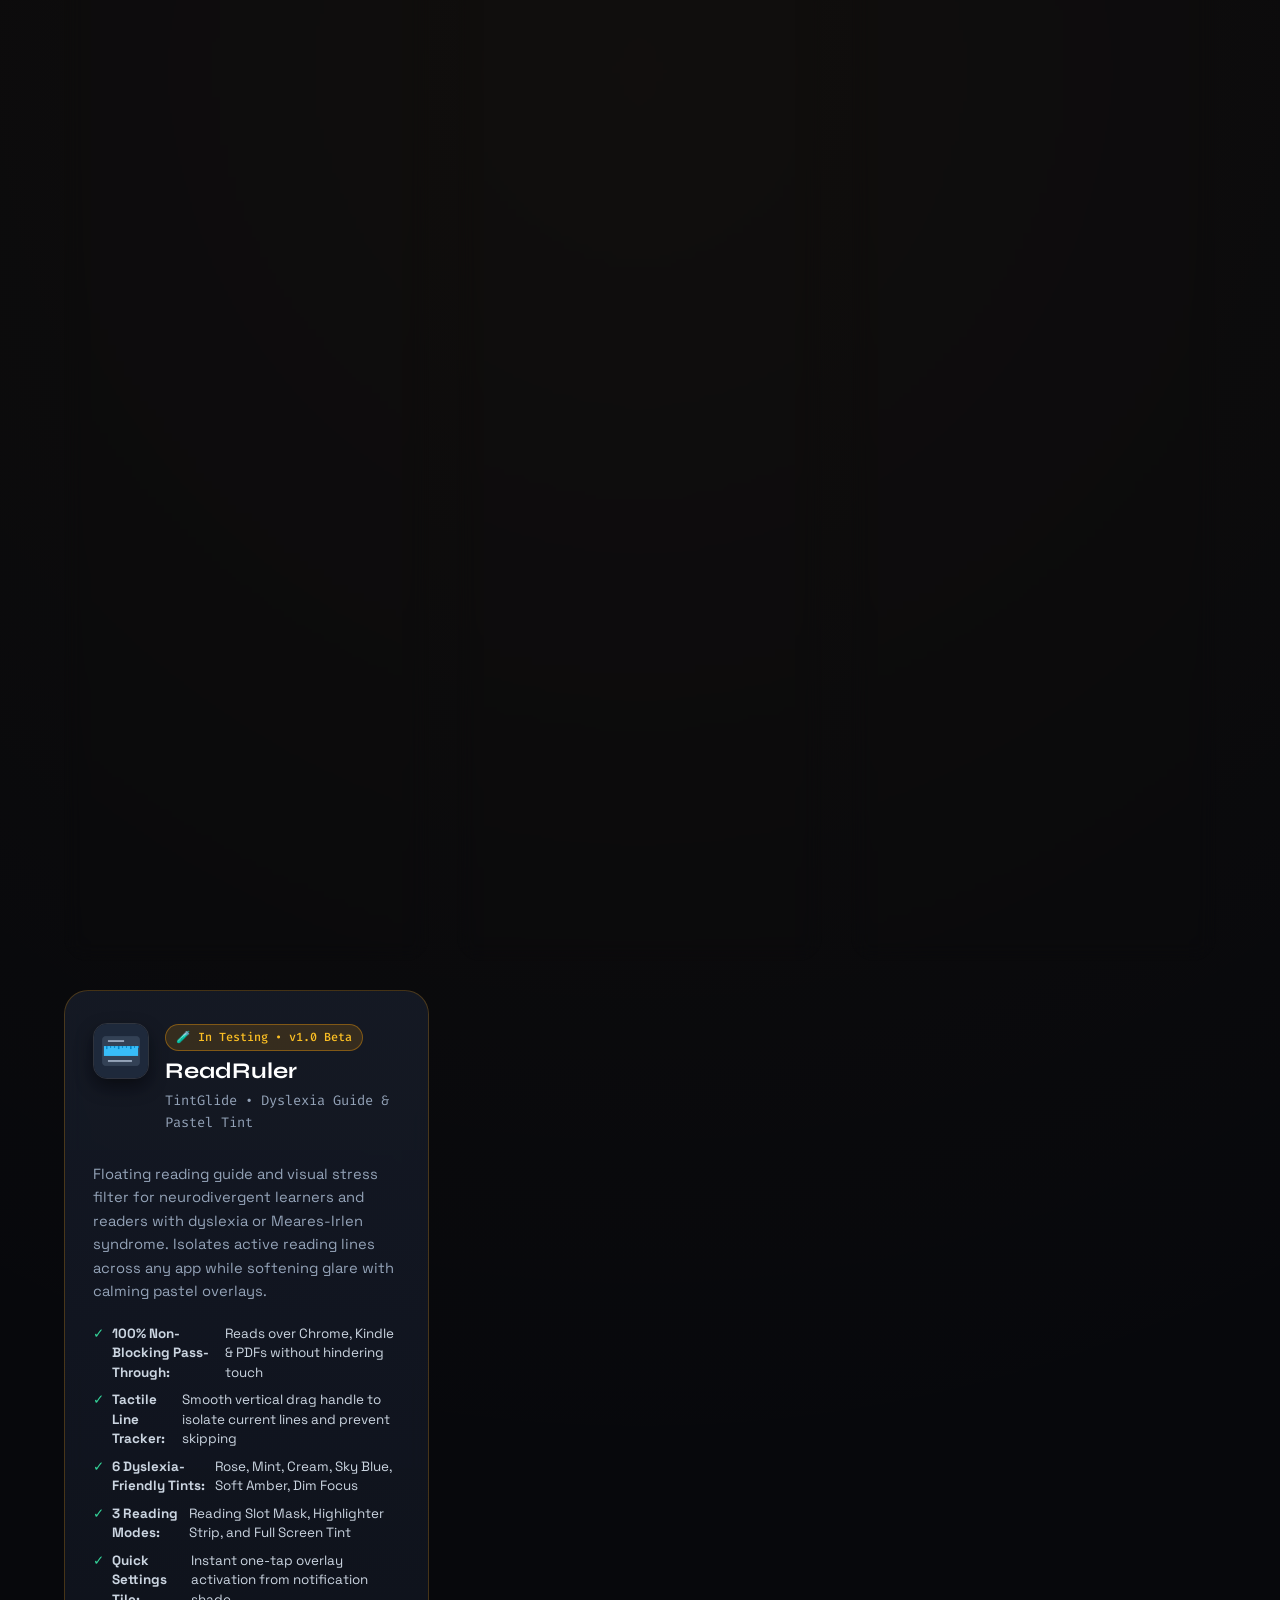
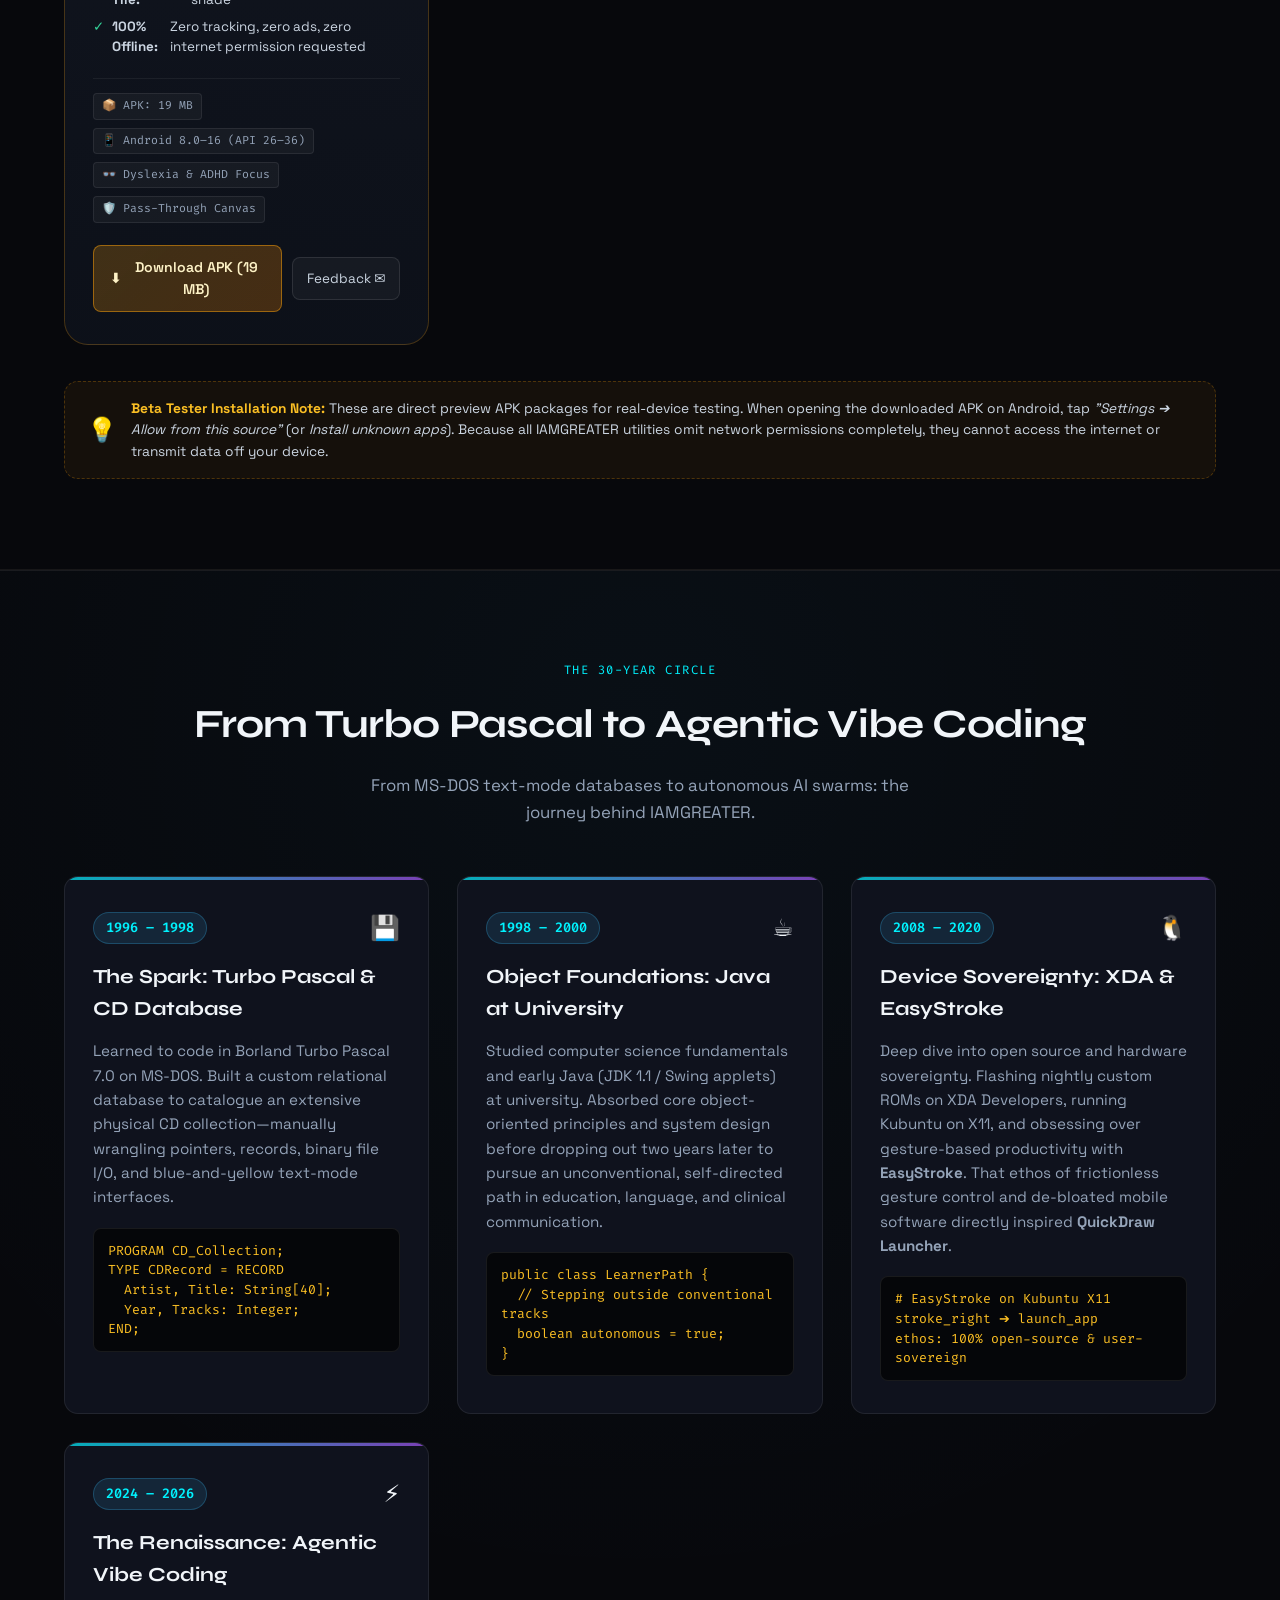
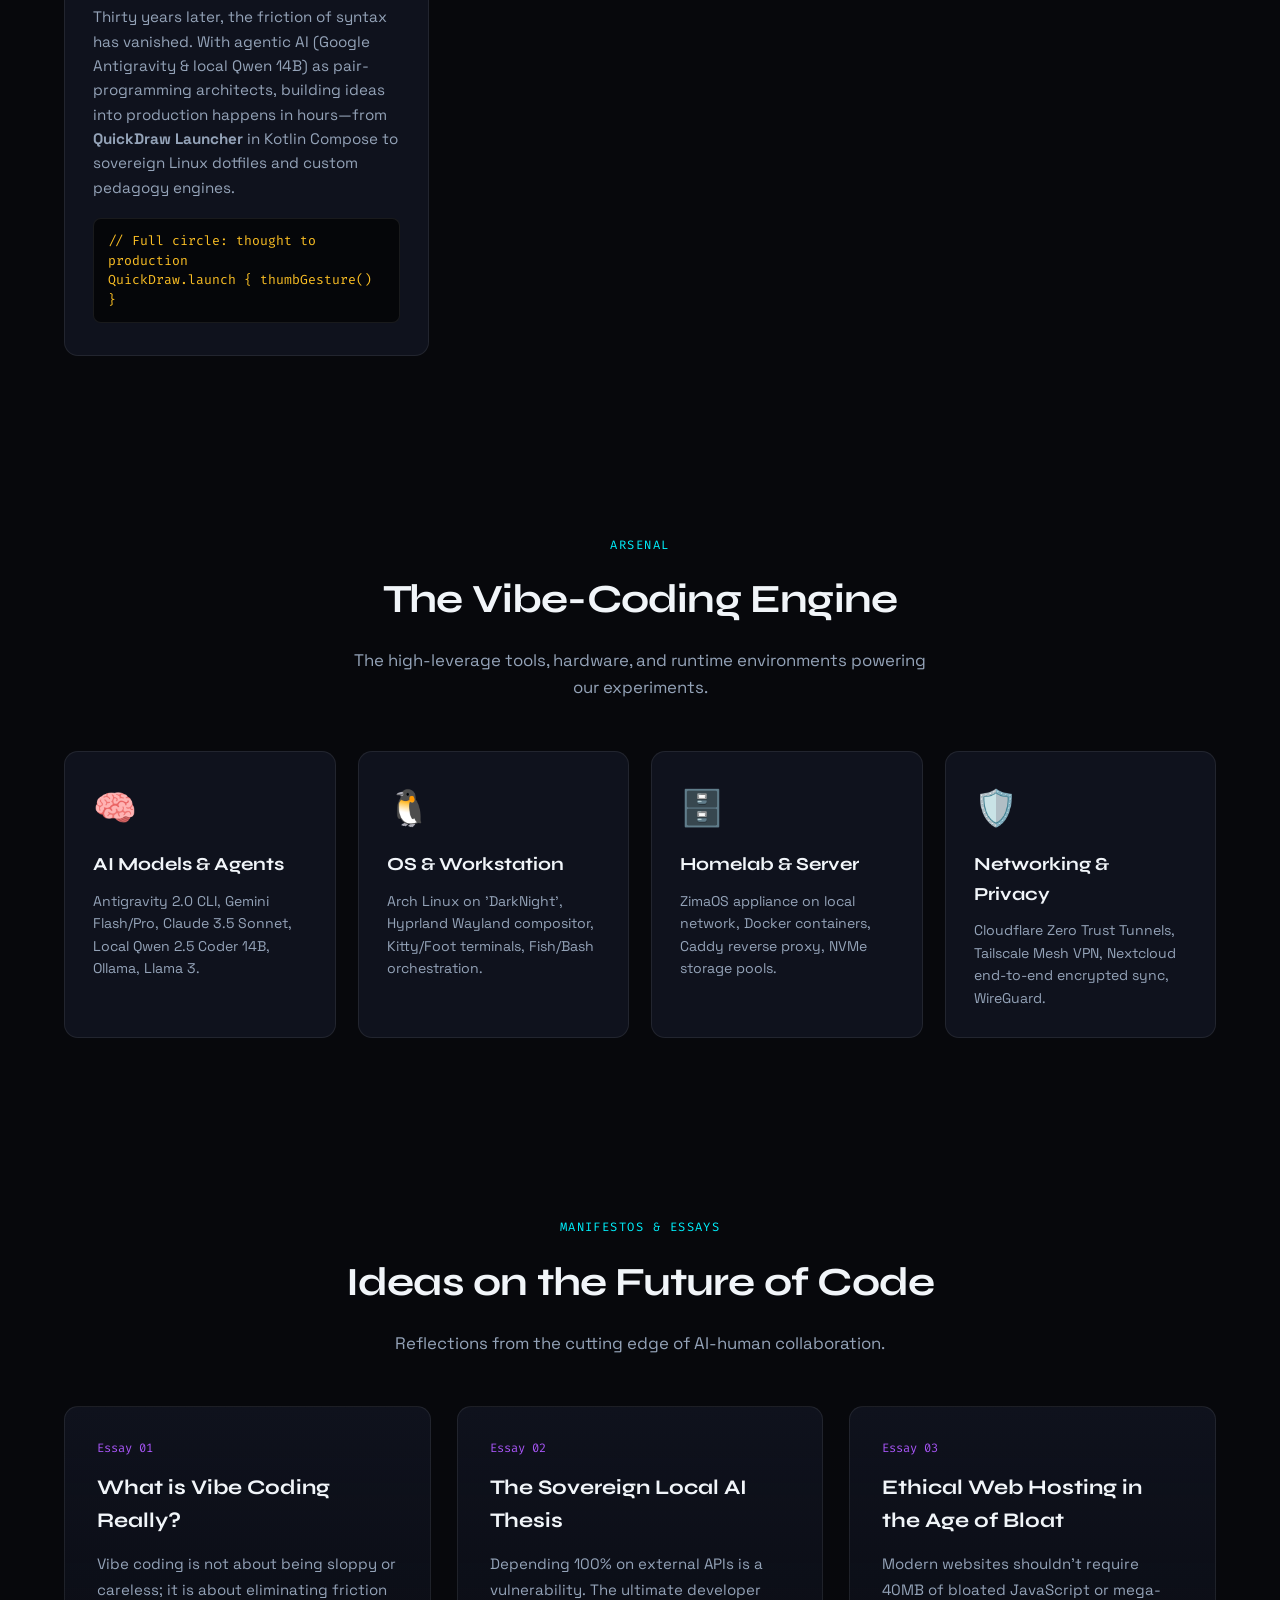
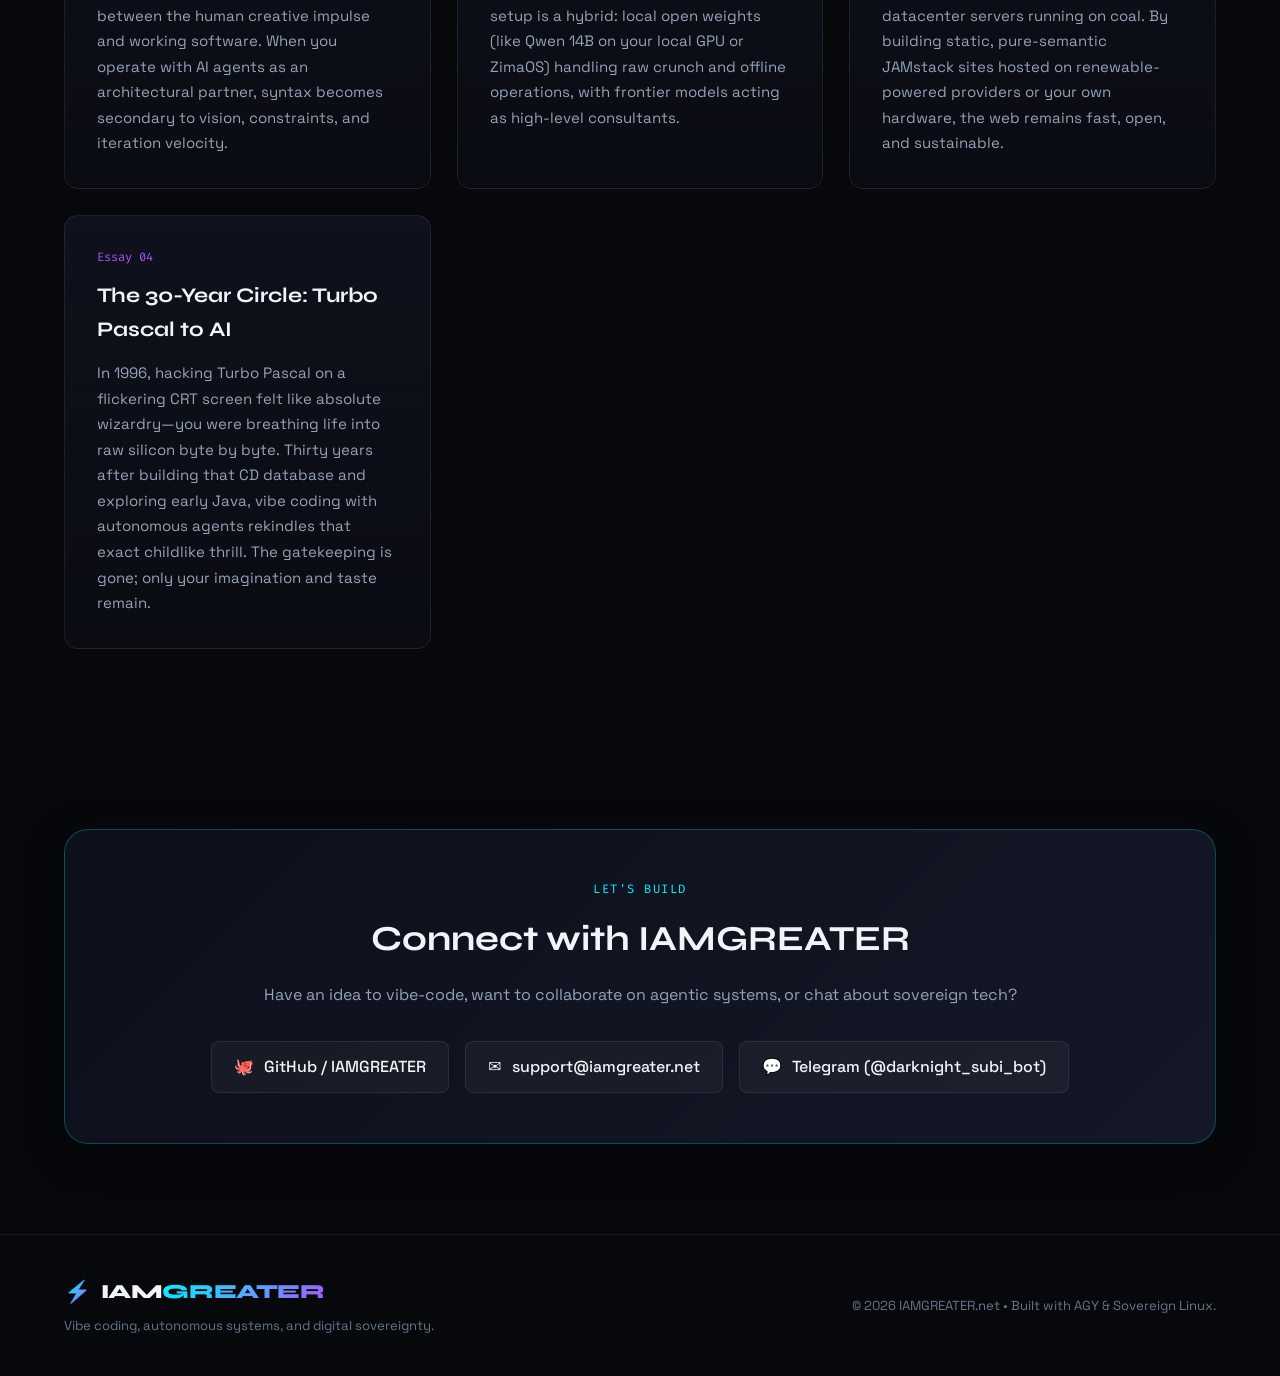
==== commit d7903bc1: "Deploy Subi TV APKs (TV, Mobile, and Tablet editions) with showcase and download cards" ====
--- a/index.html
+++ b/index.html
@@ -198,6 +198,31 @@
           </div>
         </article>
 
+        <!-- Project: Subi TV -->
+        <article class="project-card" data-category="android testing">
+          <div class="card-glow" style="background: radial-gradient(circle at 50% 0%, rgba(239, 68, 68, 0.25), transparent 70%);"></div>
+          <div class="project-tags">
+            <span class="tag" style="background: rgba(239, 68, 68, 0.15); color: #ef4444; border-color: rgba(239, 68, 68, 0.3);">Featured App</span>
+            <span class="tag">Android TV / Fire TV</span>
+            <span class="tag">Mobile & Tablet</span>
+            <span class="tag">IPTV & VOD</span>
+          </div>
+          <h3 class="project-name">Subi TV</h3>
+          <p class="project-summary">
+            Sleek, high-performance IPTV and VOD streaming application crafted in Jetpack Compose with custom hardware-accelerated ExoPlayer engine. Delivered in three purpose-built editions: <strong>TV Edition</strong> (streamlined 4-item D-pad remote navigation, dedicated video previews, quad multi-screen, and zero EPG clutter for Fire TV & Google TV), <strong>Tablet Edition</strong> (multi-column landscape experience with gesture control), and <strong>Mobile Edition</strong> (pocket-friendly vertical layout with swipe player controls).
+          </p>
+          <div class="project-meta">
+            <span class="meta-item">📺 Fire TV & Android TV</span>
+            <span class="meta-item">📱 Phone & Tablet Builds</span>
+            <span class="meta-item">⚡ 1080p ExoPlayer & Multi-Screen</span>
+          </div>
+          <div class="project-links">
+            <a href="downloads/subitv-tv-latest.apk" class="link-btn primary" style="background: rgba(239, 68, 68, 0.2); border-color: rgba(239, 68, 68, 0.5); color: #ef4444; font-weight: 600;" download>TV Edition 📺</a>
+            <a href="downloads/subitv-mobile-latest.apk" class="link-btn" download>Mobile 📱</a>
+            <a href="downloads/subitv-tablet-latest.apk" class="link-btn" download>Tablet 📟</a>
+          </div>
+        </article>
+
         <!-- Project: EdgeVolume (In Testing) -->
         <article class="project-card" data-category="android testing">
           <div class="card-glow" style="background: radial-gradient(circle at 50% 0%, rgba(245, 158, 11, 0.25), transparent 70%);"></div>
@@ -466,6 +491,54 @@
       </div>
 
       <div class="testing-grid">
+        <!-- App: Subi TV Suite (TV, Mobile, Tablet) -->
+        <article class="testing-card">
+          <div>
+            <div class="testing-card-top">
+              <img src="assets/subitv-icon.png" alt="Subi TV Icon" class="testing-app-icon" width="56" height="56" style="border-radius: 12px; object-fit: cover;">
+              <div>
+                <span class="testing-badge" style="background: rgba(239, 68, 68, 0.15); color: #ef4444; border-color: rgba(239, 68, 68, 0.4);">🎬 Latest Release • v1.9.9</span>
+                <h3 class="testing-card-title">Subi TV</h3>
+                <div class="testing-card-tagline">IPTV & VOD • TV, Mobile & Tablet Editions</div>
+              </div>
+            </div>
+            
+            <p class="testing-card-desc">
+              Custom-built media streaming suite powered by Jetpack Compose and ExoPlayer. Designed from the ground up for zero-latency channel switching, rich movie & series catalogs, and seamless navigation across all Android form factors.
+            </p>
+
+            <ul class="testing-features">
+              <li><span class="check">✓</span> <strong>TV Edition:</strong> Simplified 4-item rail (Live TV, Multi-Screen, Movies, Series), dedicated video preview screen, instant full-screen toggle, and 100% remote D-pad optimization</li>
+              <li><span class="check">✓</span> <strong>Quad Multi-Screen:</strong> Watch up to 4 live sporting events or news channels simultaneously with active audio focus toggle</li>
+              <li><span class="check">✓</span> <strong>Movies & Series Catalog:</strong> Streamlined browser with detailed episode lists, season selectors, and dedicated preview players</li>
+              <li><span class="check">✓</span> <strong>Mobile Edition:</strong> Vertical touch-optimized layout with brightness/volume swipe gestures and picture-in-picture</li>
+              <li><span class="check">✓</span> <strong>Tablet Edition:</strong> Expansive landscape multi-column interface tailored for foldables and tablets</li>
+              <li><span class="check">✓</span> <strong>Hardware Decoding:</strong> Pure 1080p60 H.264/HEVC hardware acceleration via modern Media3 ExoPlayer</li>
+            </ul>
+          </div>
+
+          <div>
+            <div class="testing-meta-row">
+              <span class="testing-meta-tag">📦 APK: 28 MB</span>
+              <span class="testing-meta-tag">📺 Fire TV & Android TV</span>
+              <span class="testing-meta-tag">📱 Android 8.0–16</span>
+              <span class="testing-meta-tag">⚡ Jetpack Compose</span>
+            </div>
+
+            <div class="testing-actions" style="flex-wrap: wrap; gap: 8px;">
+              <a href="downloads/subitv-tv-latest.apk" class="btn-testing-download" style="background: linear-gradient(135deg, #dc2626, #b91c1c); border-color: #ef4444;" download>
+                <span>📺</span> TV Edition APK (28 MB)
+              </a>
+              <a href="downloads/subitv-mobile-latest.apk" class="btn-testing-download" download>
+                <span>📱</span> Mobile APK (28 MB)
+              </a>
+              <a href="downloads/subitv-tablet-latest.apk" class="btn-testing-download" download>
+                <span>📟</span> Tablet APK (28 MB)
+              </a>
+            </div>
+          </div>
+        </article>
+
         <!-- App 1: EdgeVolume -->
         <article class="testing-card">
           <div>
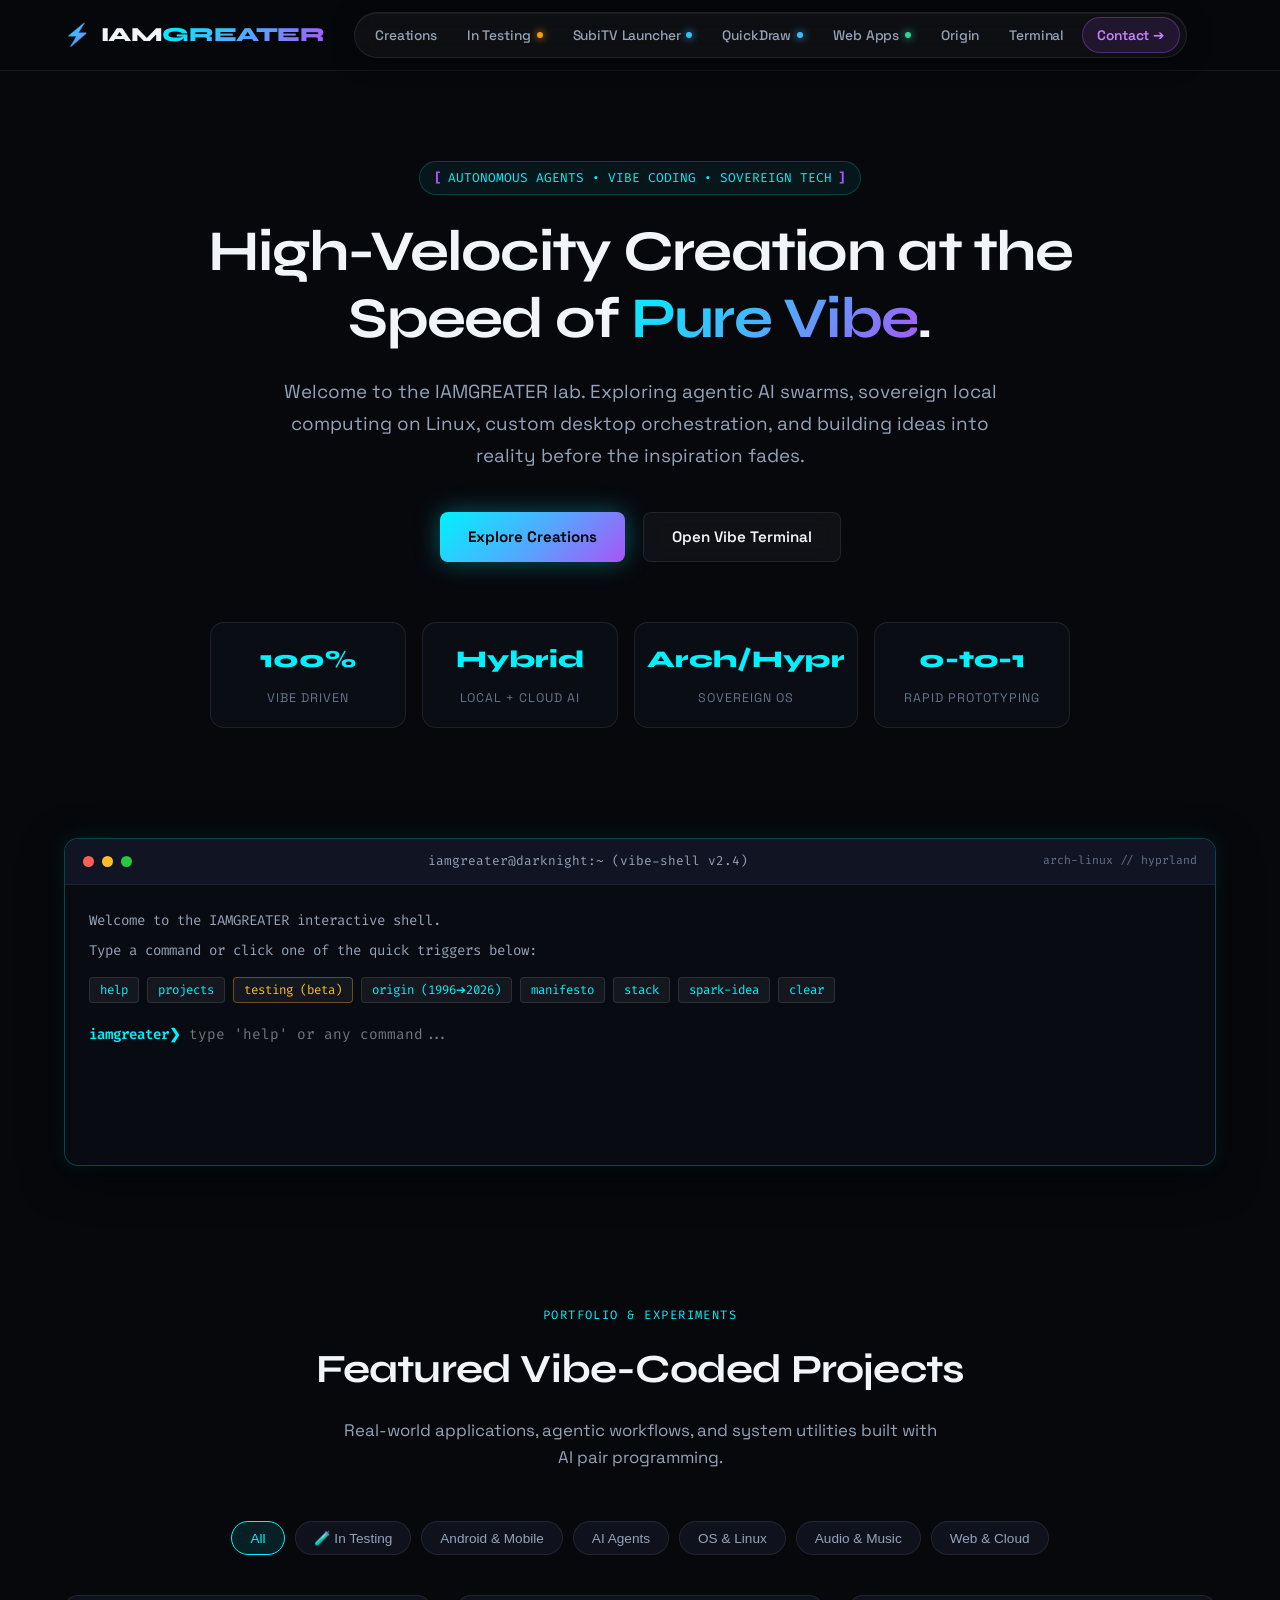
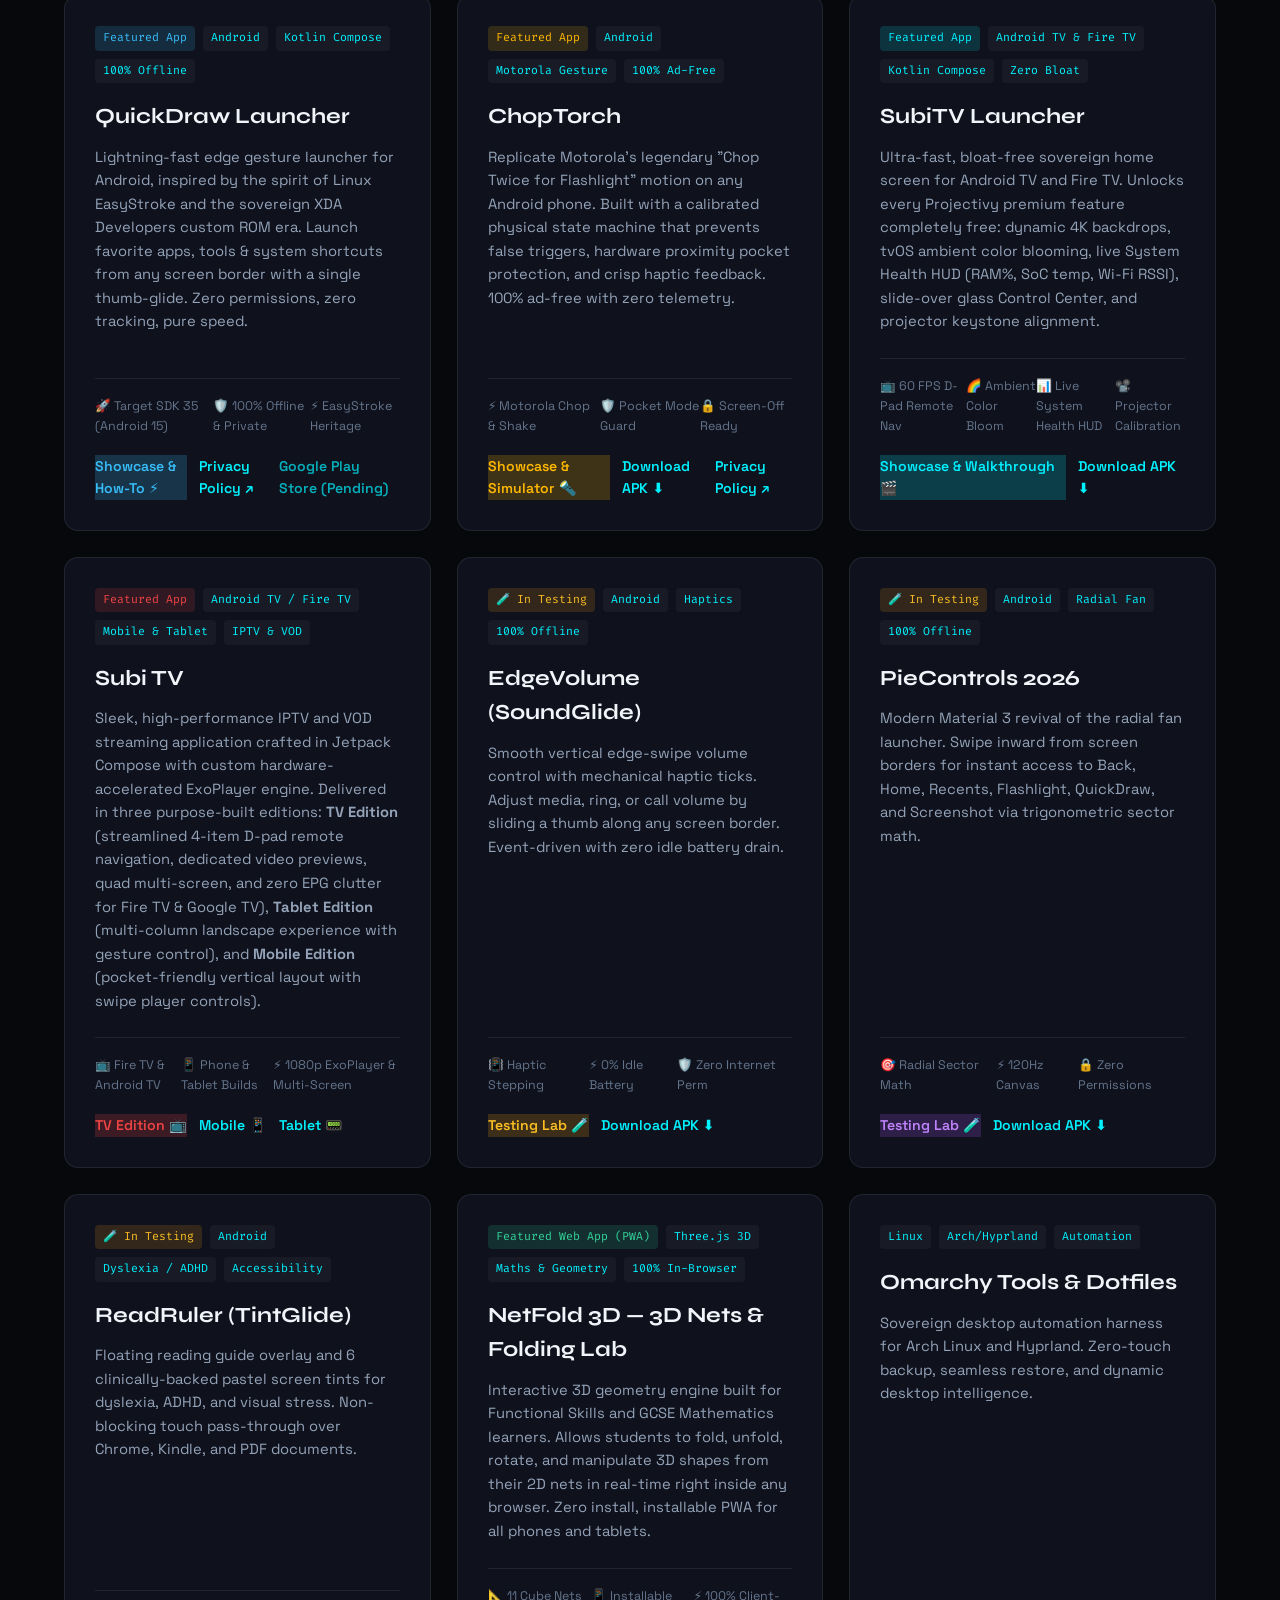
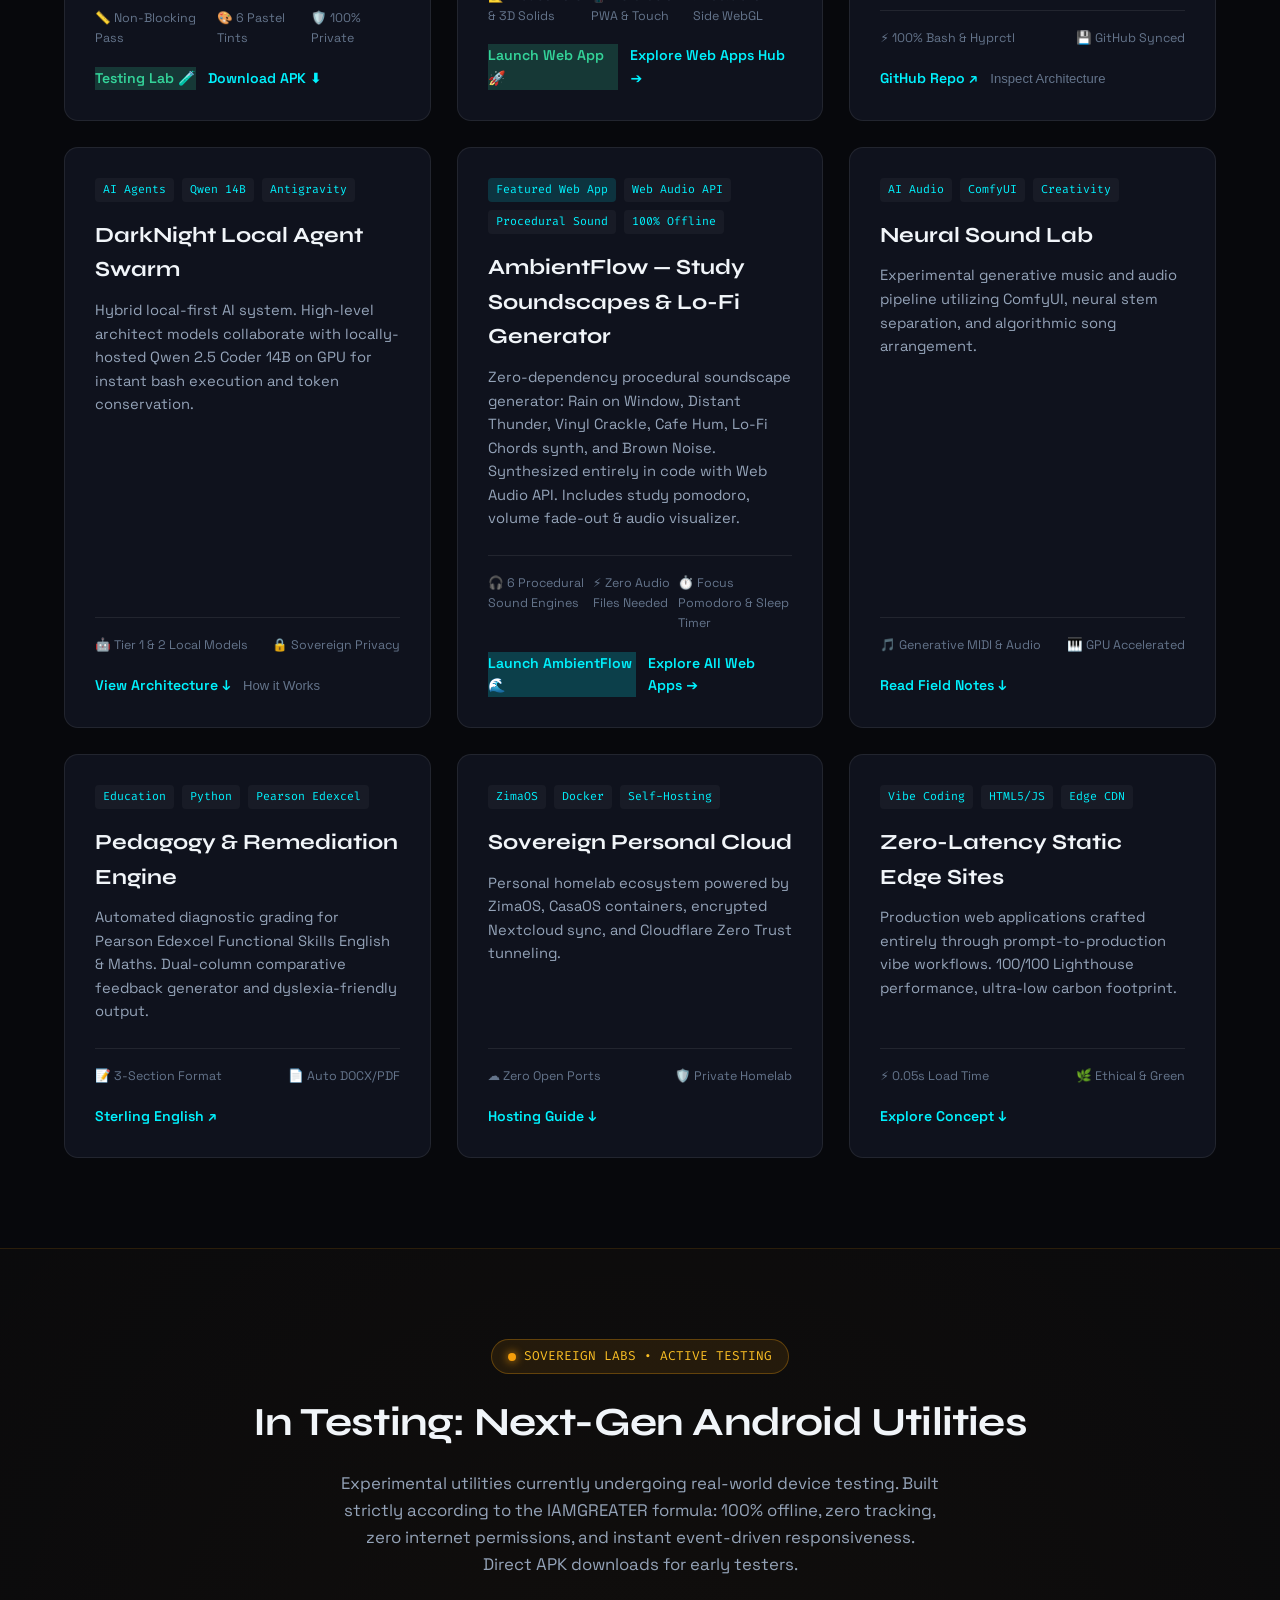
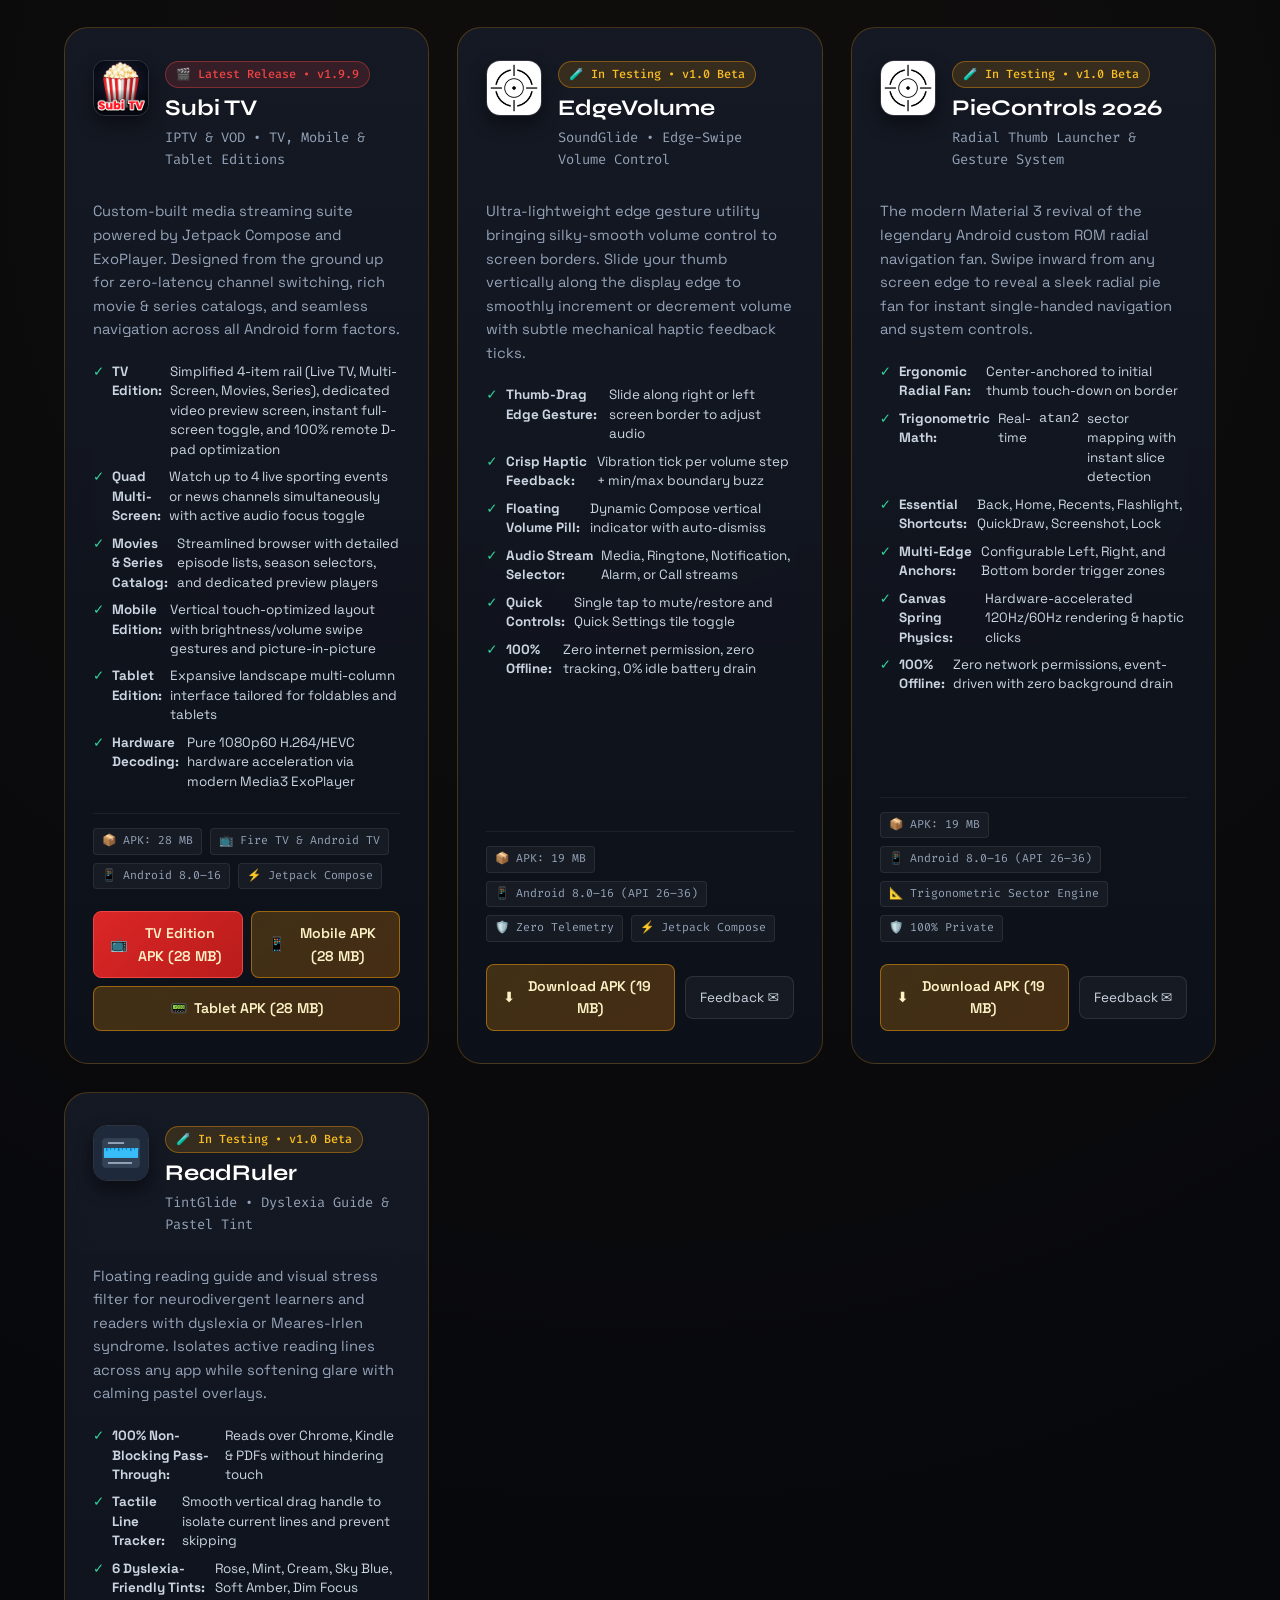
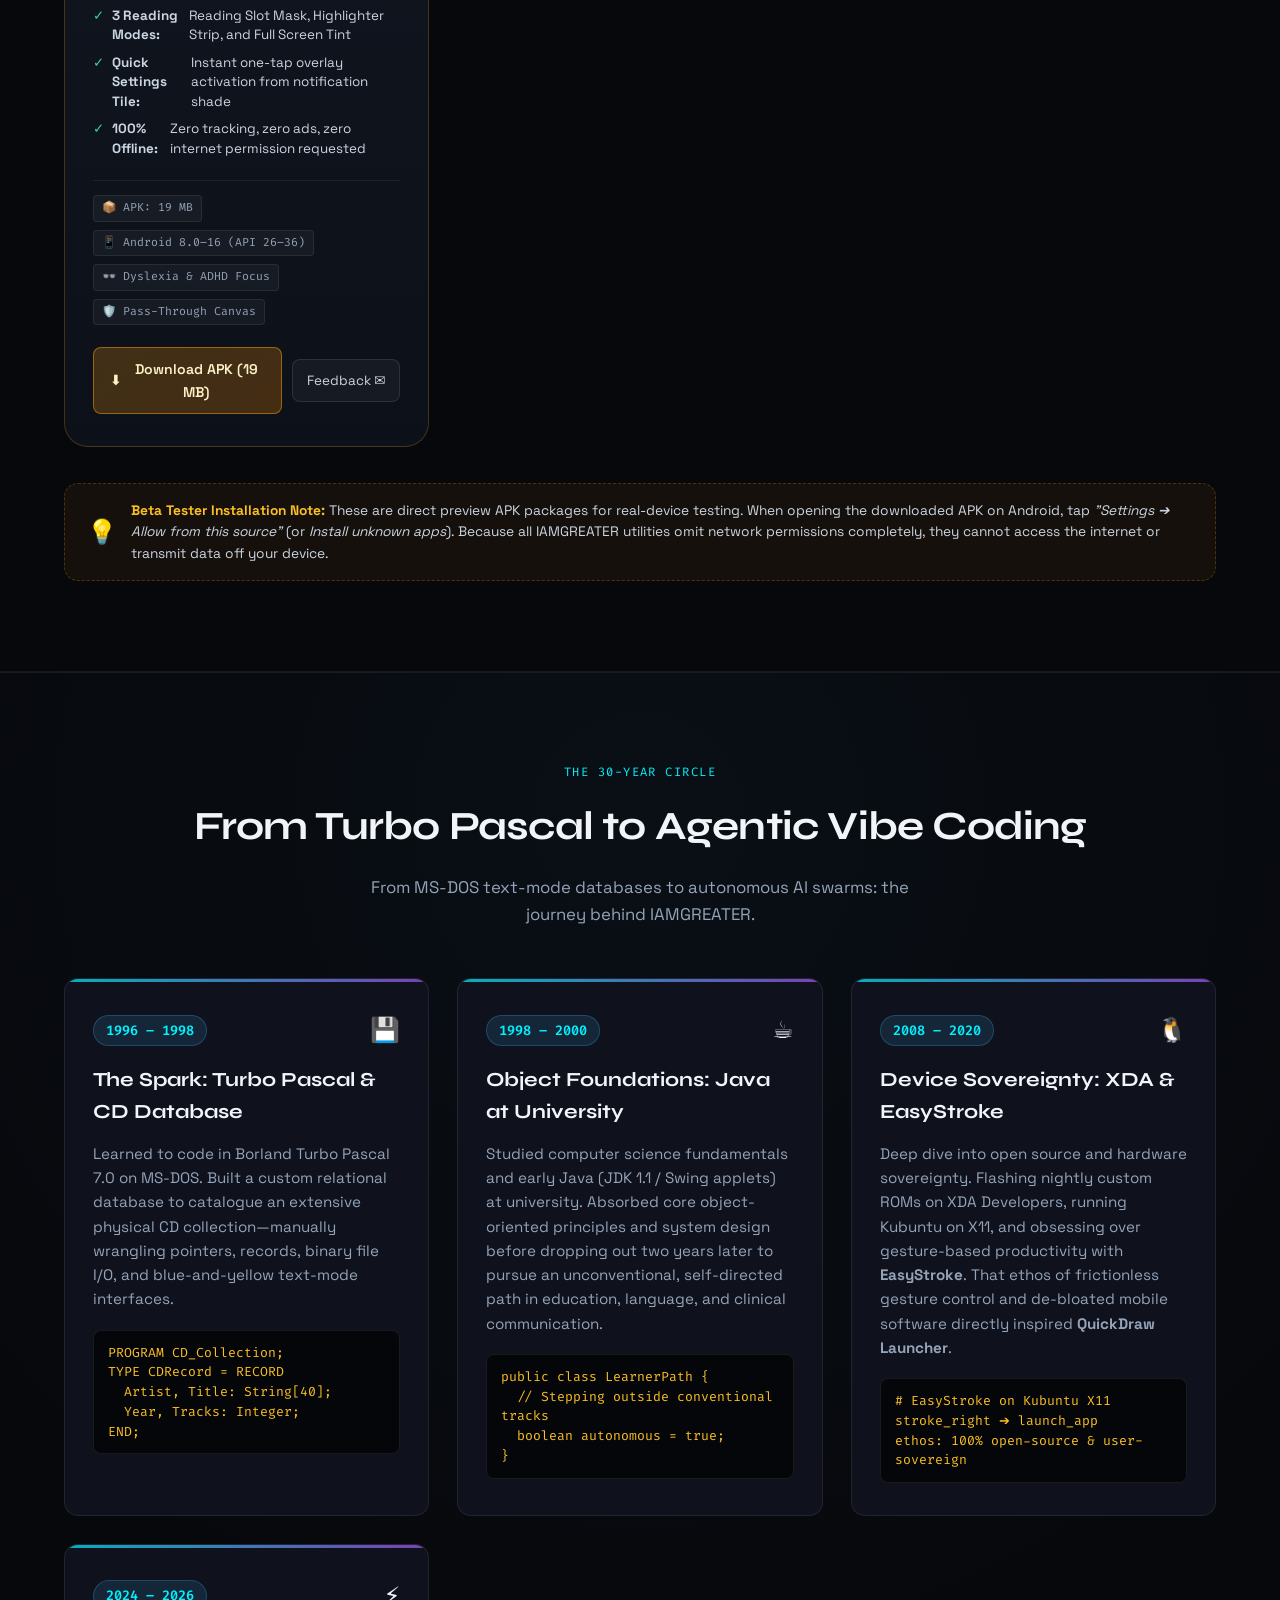
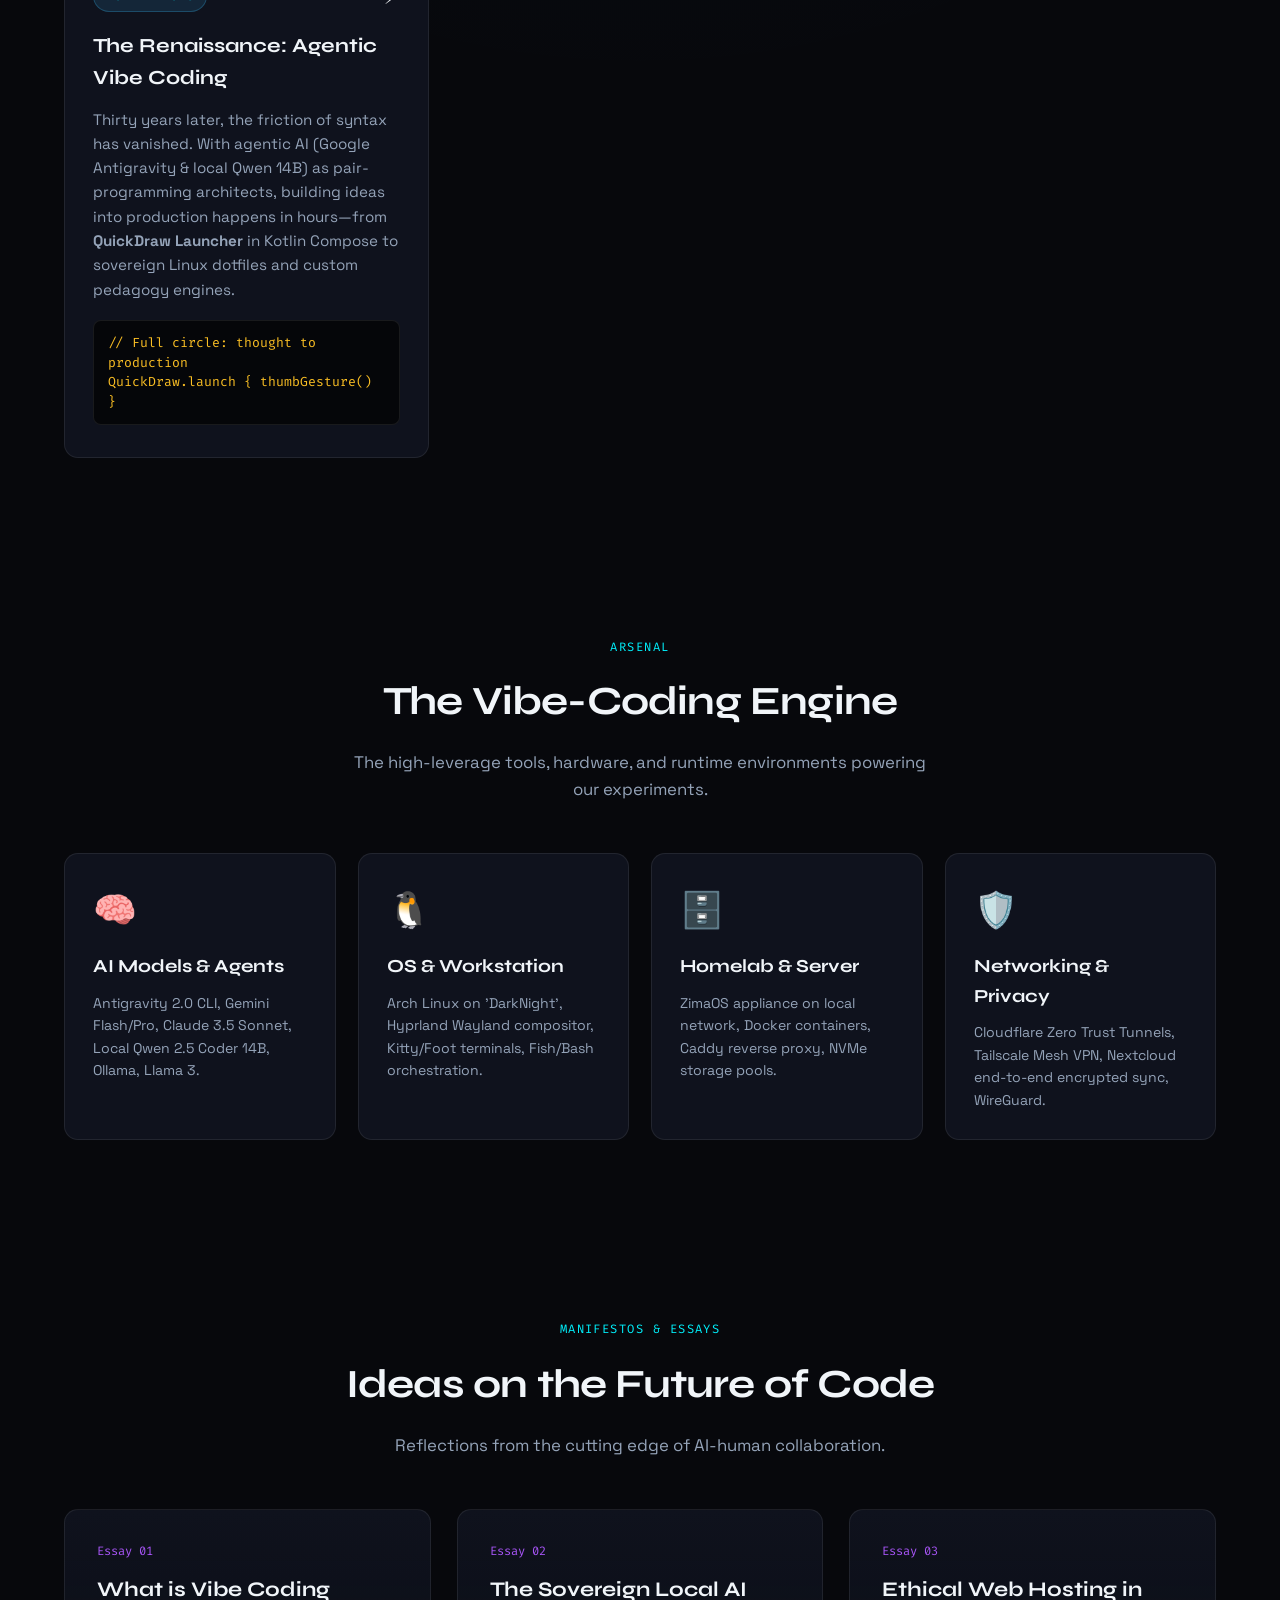
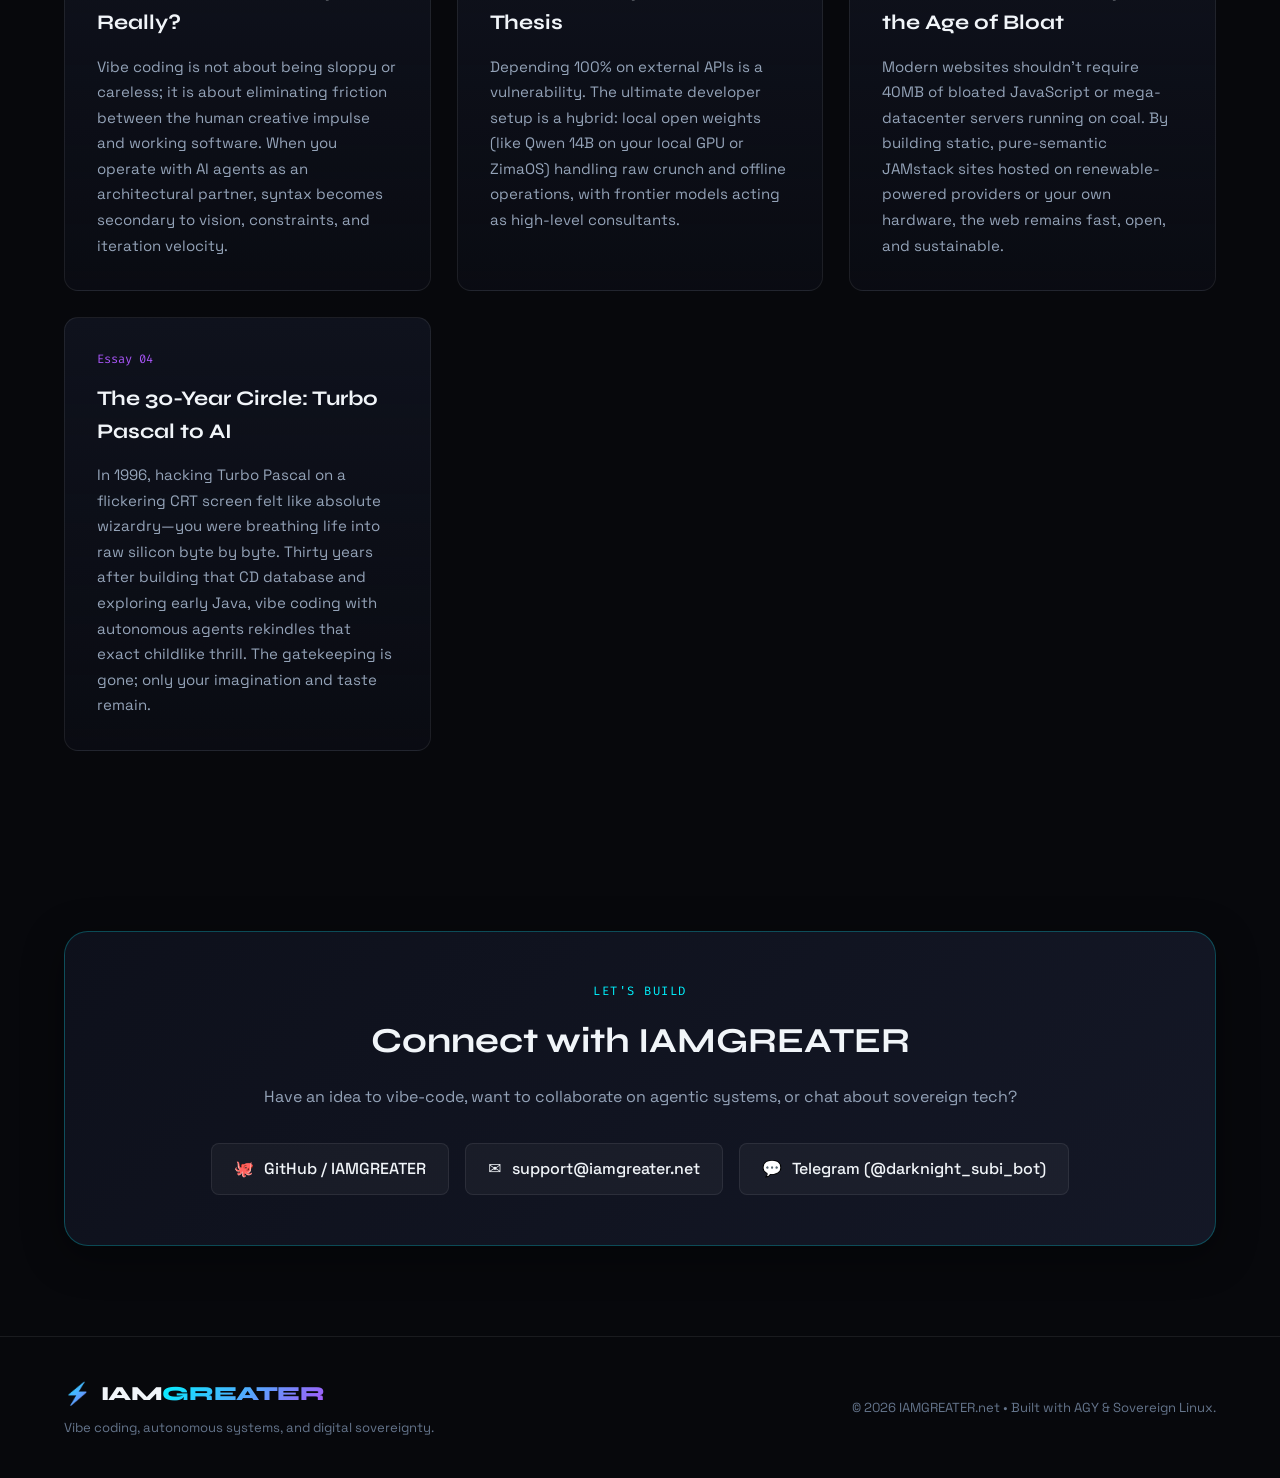
==== commit 5fcc10ae: "Add SubiTV Launcher showcase, video walkthrough, screenshots, and direct APK download" ====
--- a/index.html
+++ b/index.html
@@ -28,6 +28,7 @@
       <nav class="nav-links" id="navLinks">
         <a href="#showcase">Creations</a>
         <a href="#testing">In Testing <span class="nav-dot amber"></span></a>
+        <a href="subitv-launcher.html">SubiTV Launcher <span class="nav-dot cyan"></span></a>
         <a href="quickdraw.html">QuickDraw <span class="nav-dot cyan"></span></a>
         <a href="apps/">Web Apps <span class="nav-dot emerald"></span></a>
         <a href="#journey">Origin</a>
@@ -195,6 +196,31 @@
             <a href="choptorch.html" class="link-btn primary" style="background: rgba(255, 184, 0, 0.2); border-color: rgba(255, 184, 0, 0.5); color: #ffb800; font-weight: 600;">Showcase & Simulator 🔦</a>
             <a href="assets/ChopTorch.apk" class="link-btn" download>Download APK ⬇</a>
             <a href="choptorch-privacy.html" class="link-btn">Privacy Policy ↗</a>
+          </div>
+        </article>
+
+        <!-- Project: SubiTV Launcher -->
+        <article class="project-card" data-category="android">
+          <div class="card-glow" style="background: radial-gradient(circle at 50% 0%, rgba(0, 240, 255, 0.25), transparent 70%);"></div>
+          <div class="project-tags">
+            <span class="tag" style="background: rgba(0, 240, 255, 0.15); color: #00f0ff; border-color: rgba(0, 240, 255, 0.3);">Featured App</span>
+            <span class="tag">Android TV & Fire TV</span>
+            <span class="tag">Kotlin Compose</span>
+            <span class="tag">Zero Bloat</span>
+          </div>
+          <h3 class="project-name">SubiTV Launcher</h3>
+          <p class="project-summary">
+            Ultra-fast, bloat-free sovereign home screen for Android TV and Fire TV. Unlocks every Projectivy premium feature completely free: dynamic 4K backdrops, tvOS ambient color blooming, live System Health HUD (RAM%, SoC temp, Wi-Fi RSSI), slide-over glass Control Center, and projector keystone alignment.
+          </p>
+          <div class="project-meta">
+            <span class="meta-item">📺 60 FPS D-Pad Remote Nav</span>
+            <span class="meta-item">🌈 Ambient Color Bloom</span>
+            <span class="meta-item">📊 Live System Health HUD</span>
+            <span class="meta-item">📽️ Projector Calibration</span>
+          </div>
+          <div class="project-links">
+            <a href="subitv-launcher.html" class="link-btn primary" style="background: rgba(0, 240, 255, 0.2); border-color: rgba(0, 240, 255, 0.5); color: #00f0ff; font-weight: 600;">Showcase & Walkthrough 🎬</a>
+            <a href="downloads/subitv-launcher-latest.apk" class="link-btn" download>Download APK ⬇</a>
           </div>
         </article>
 
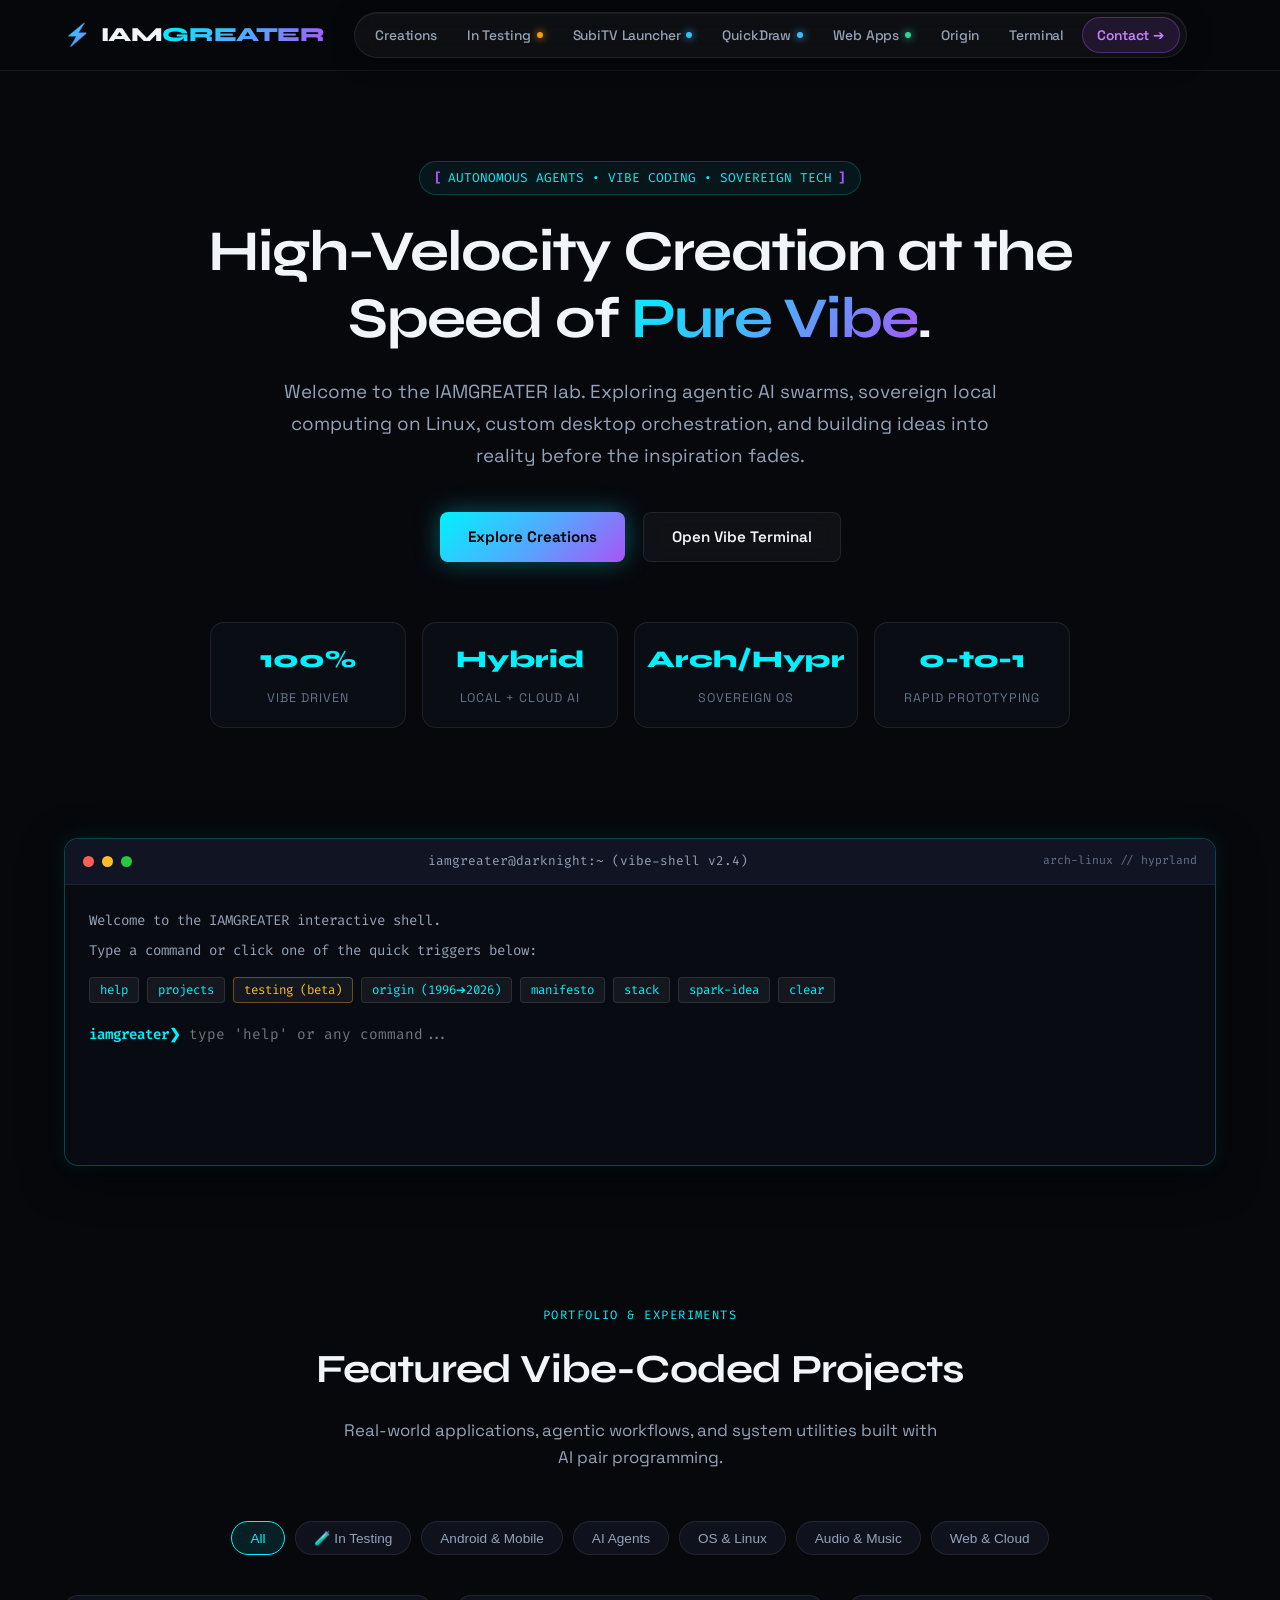
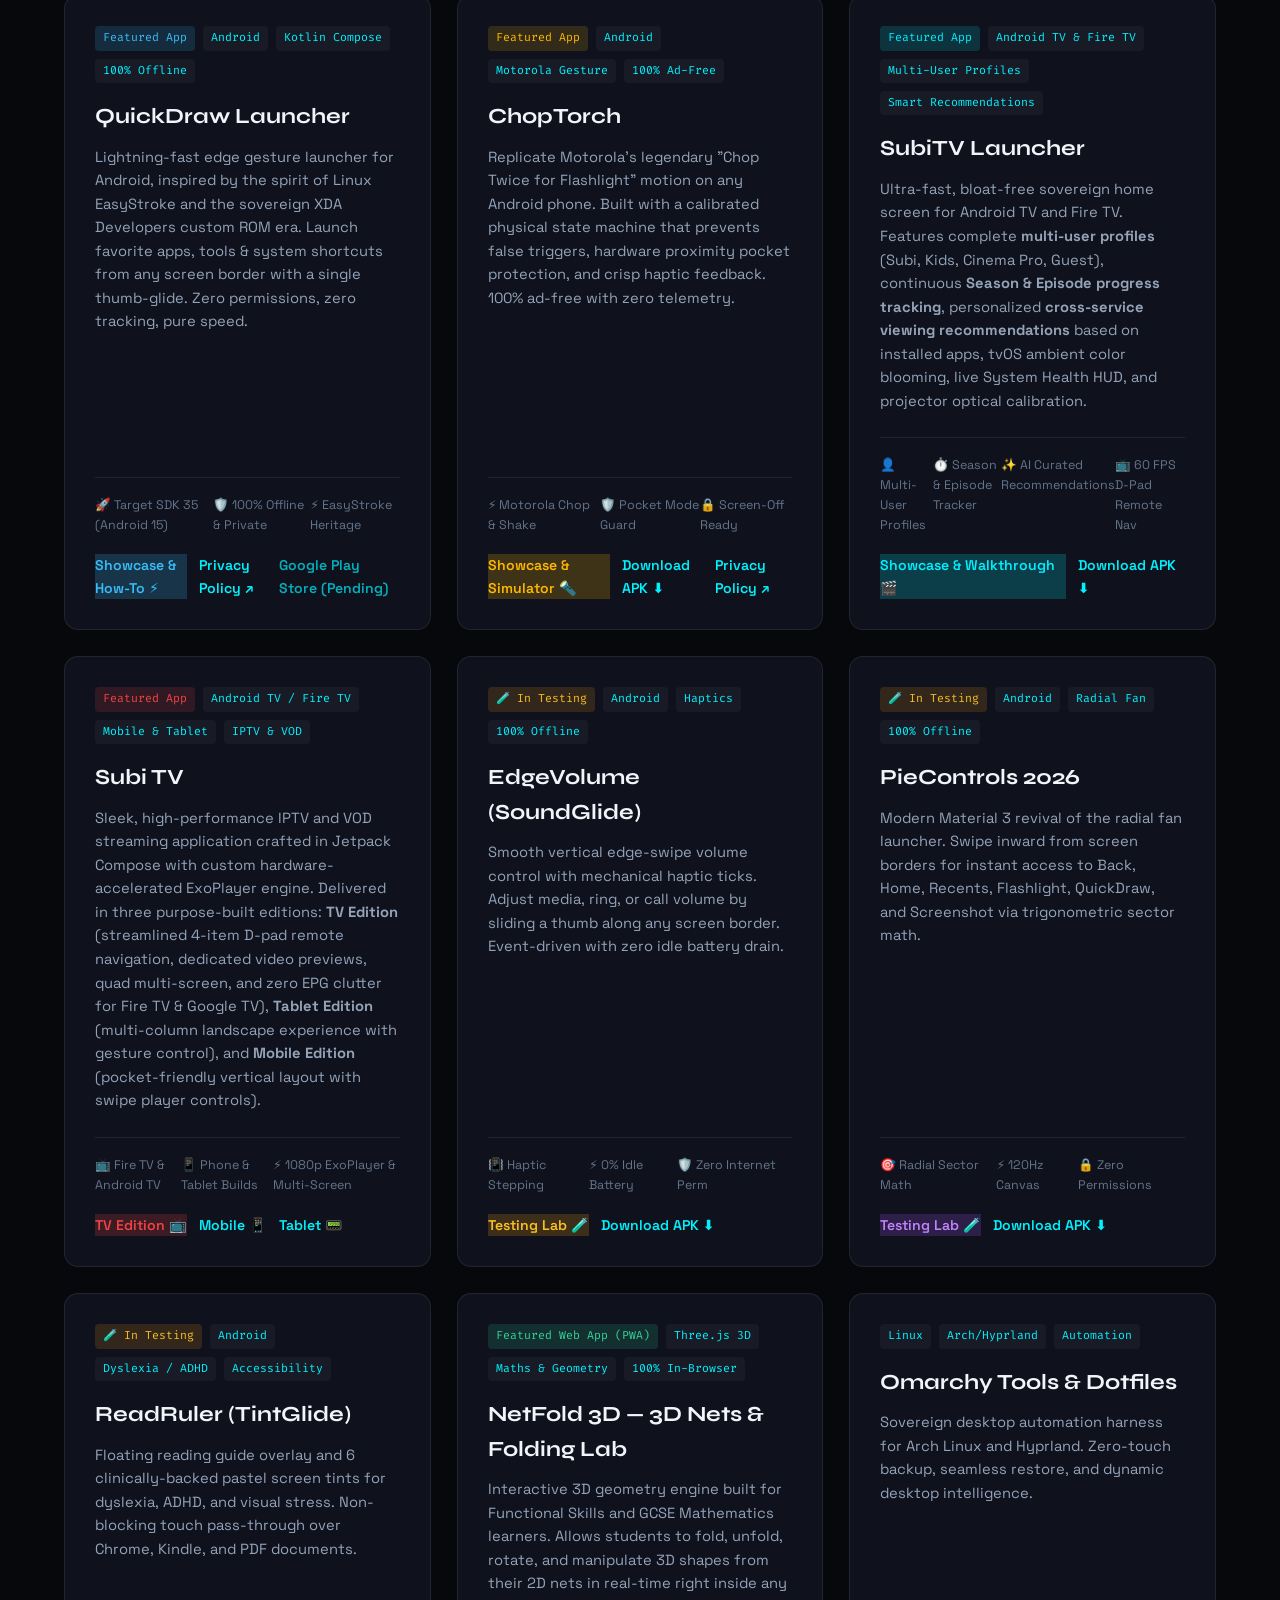
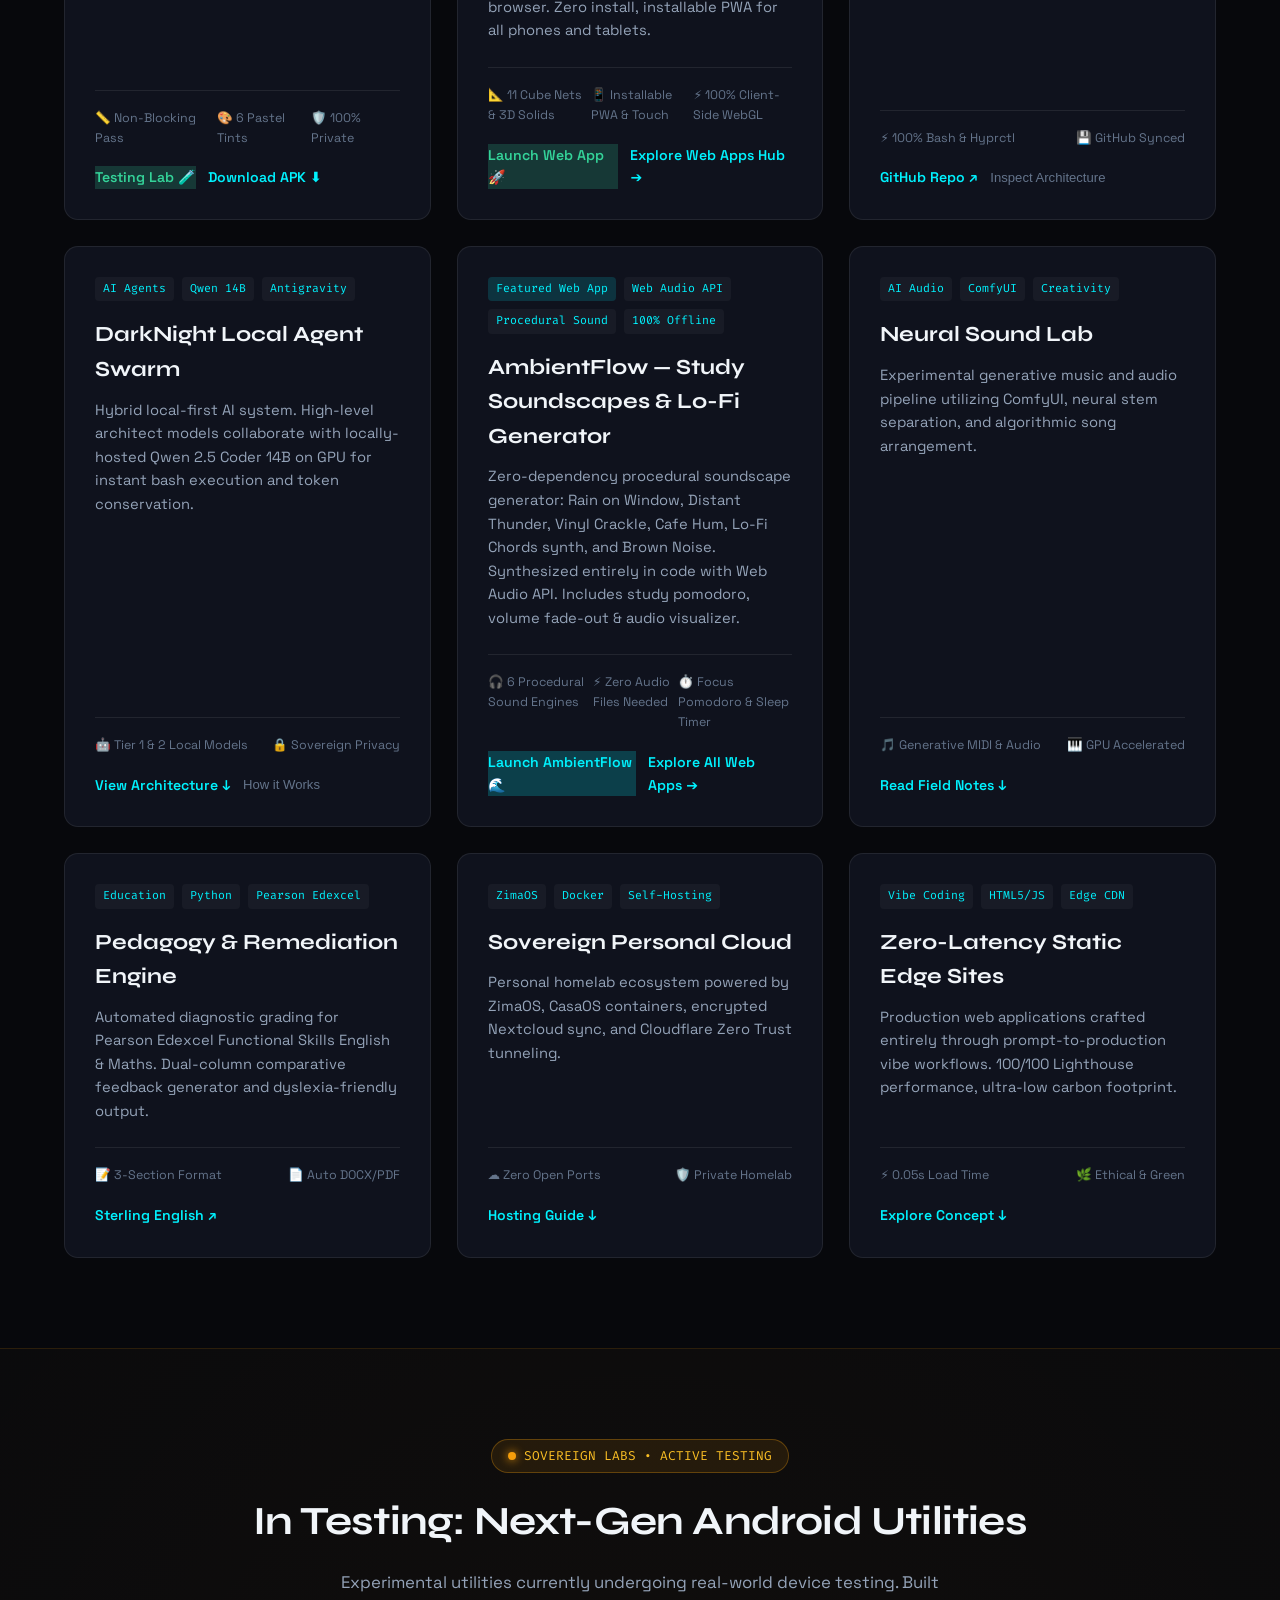
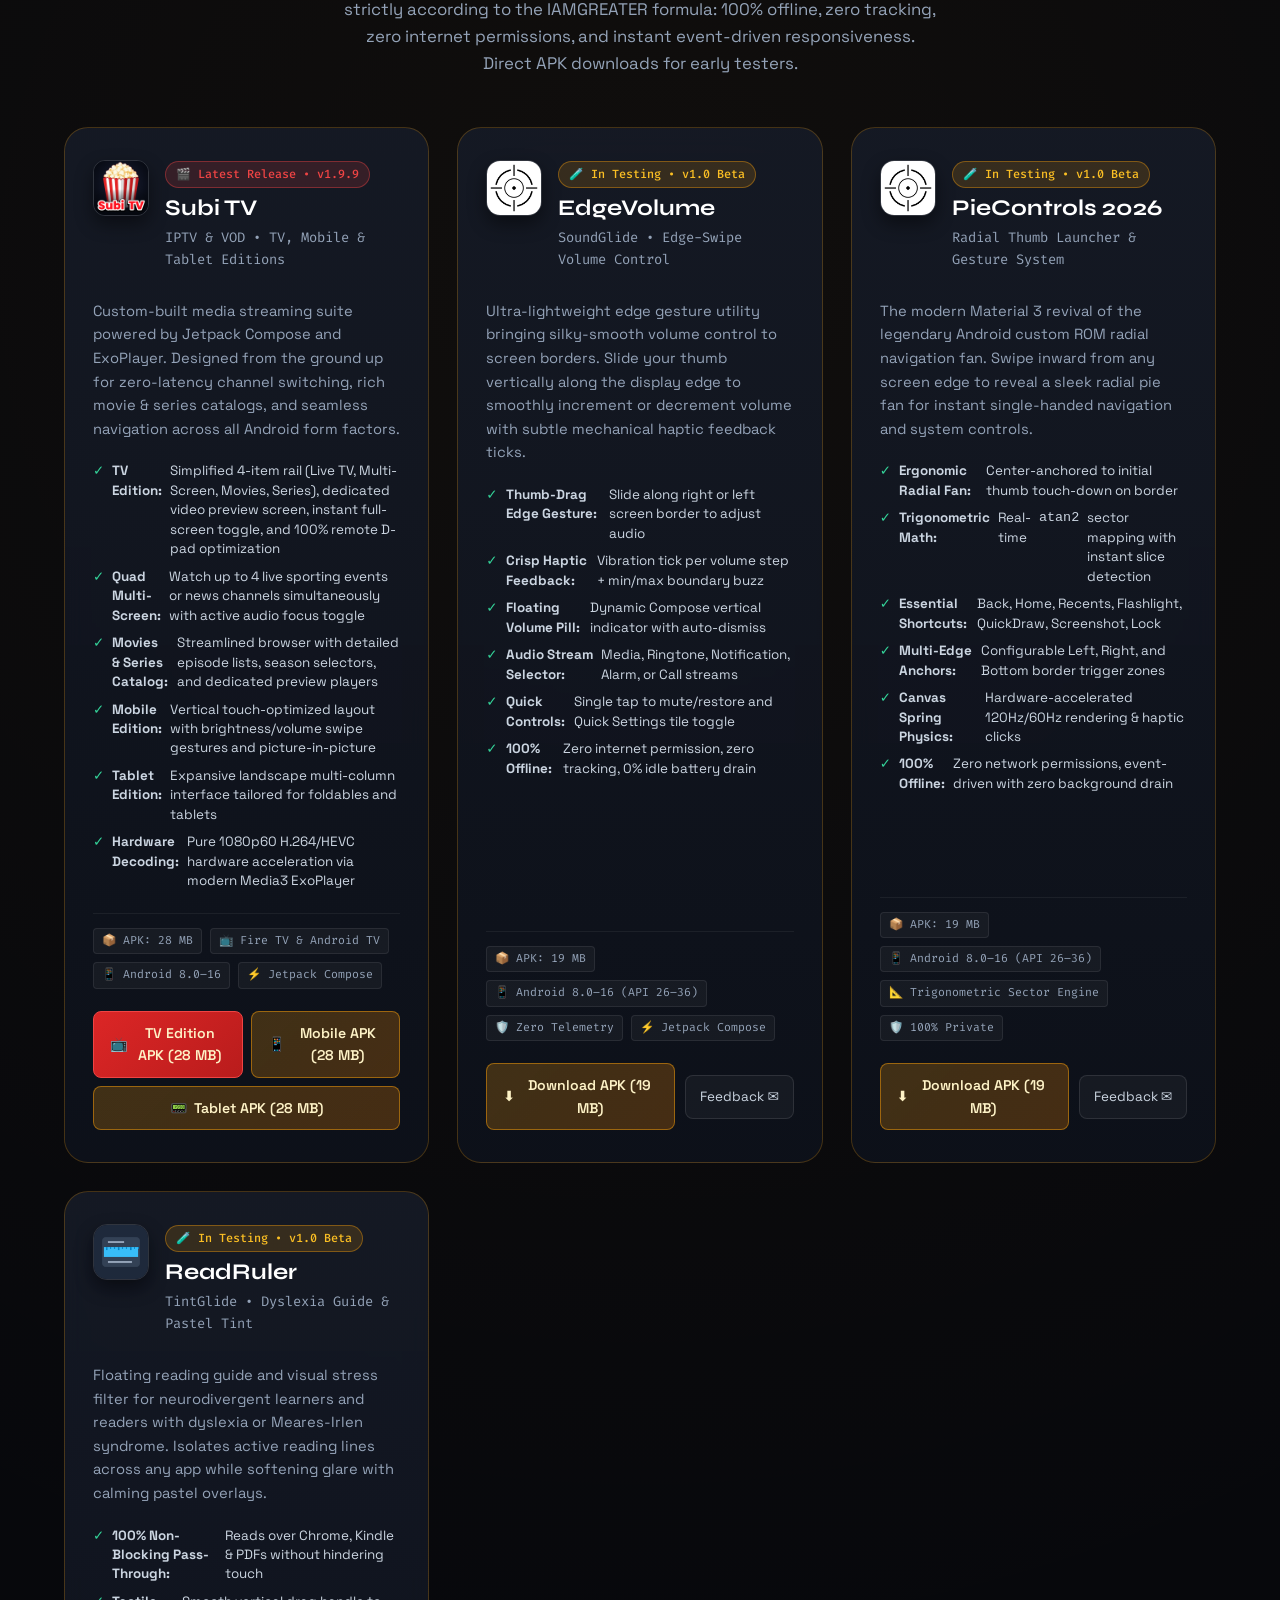
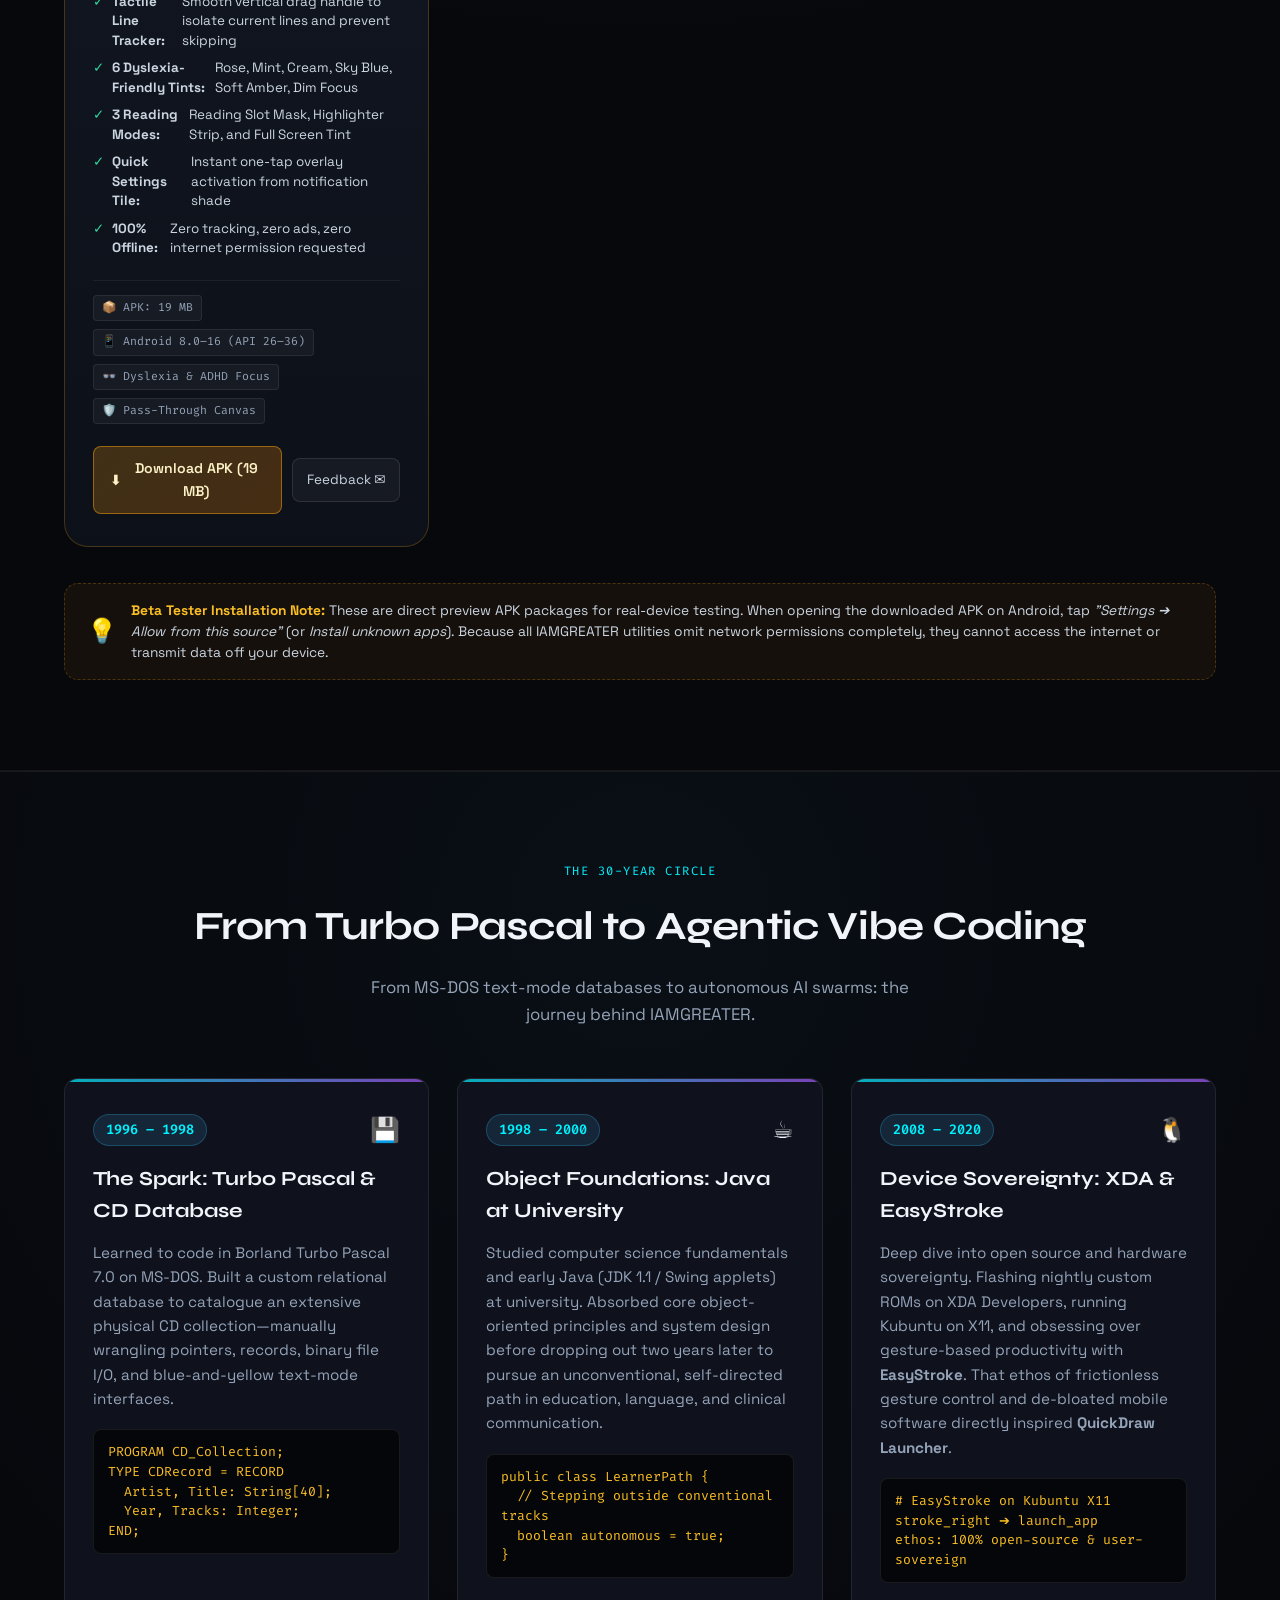
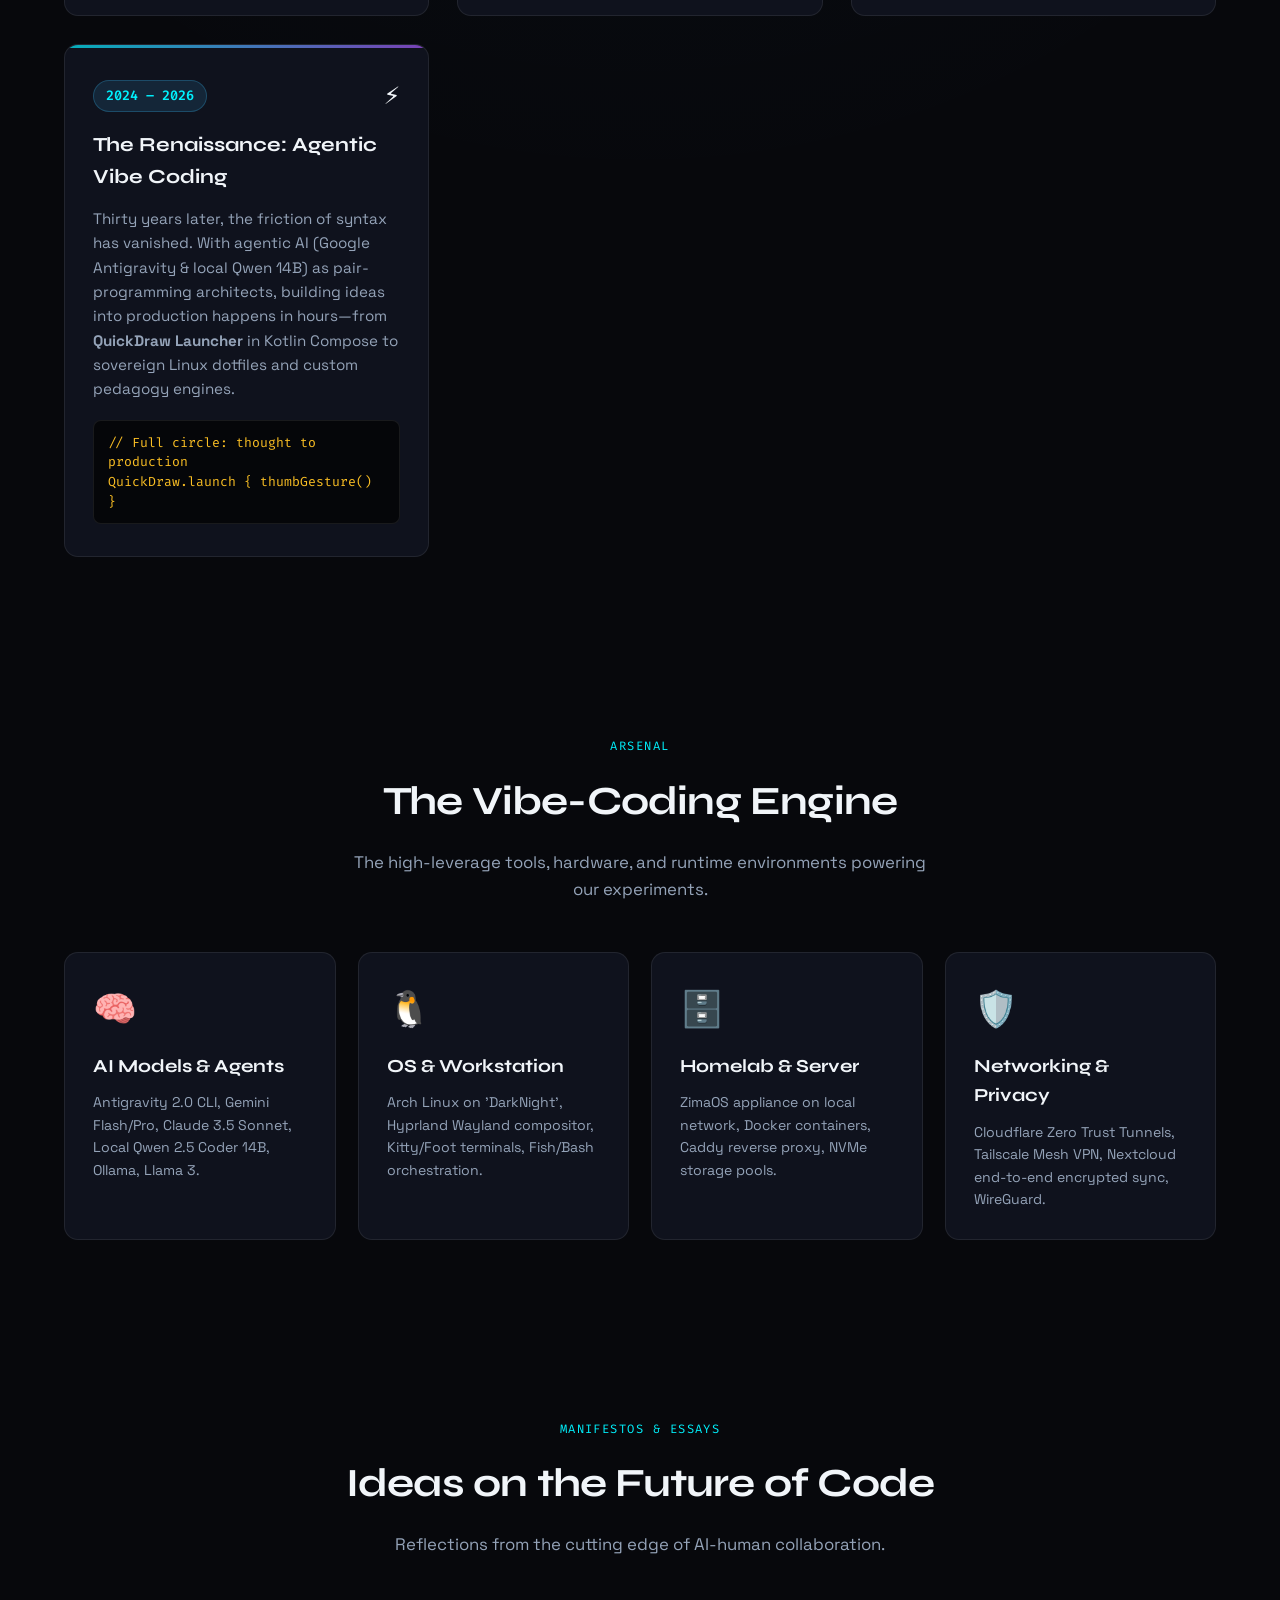
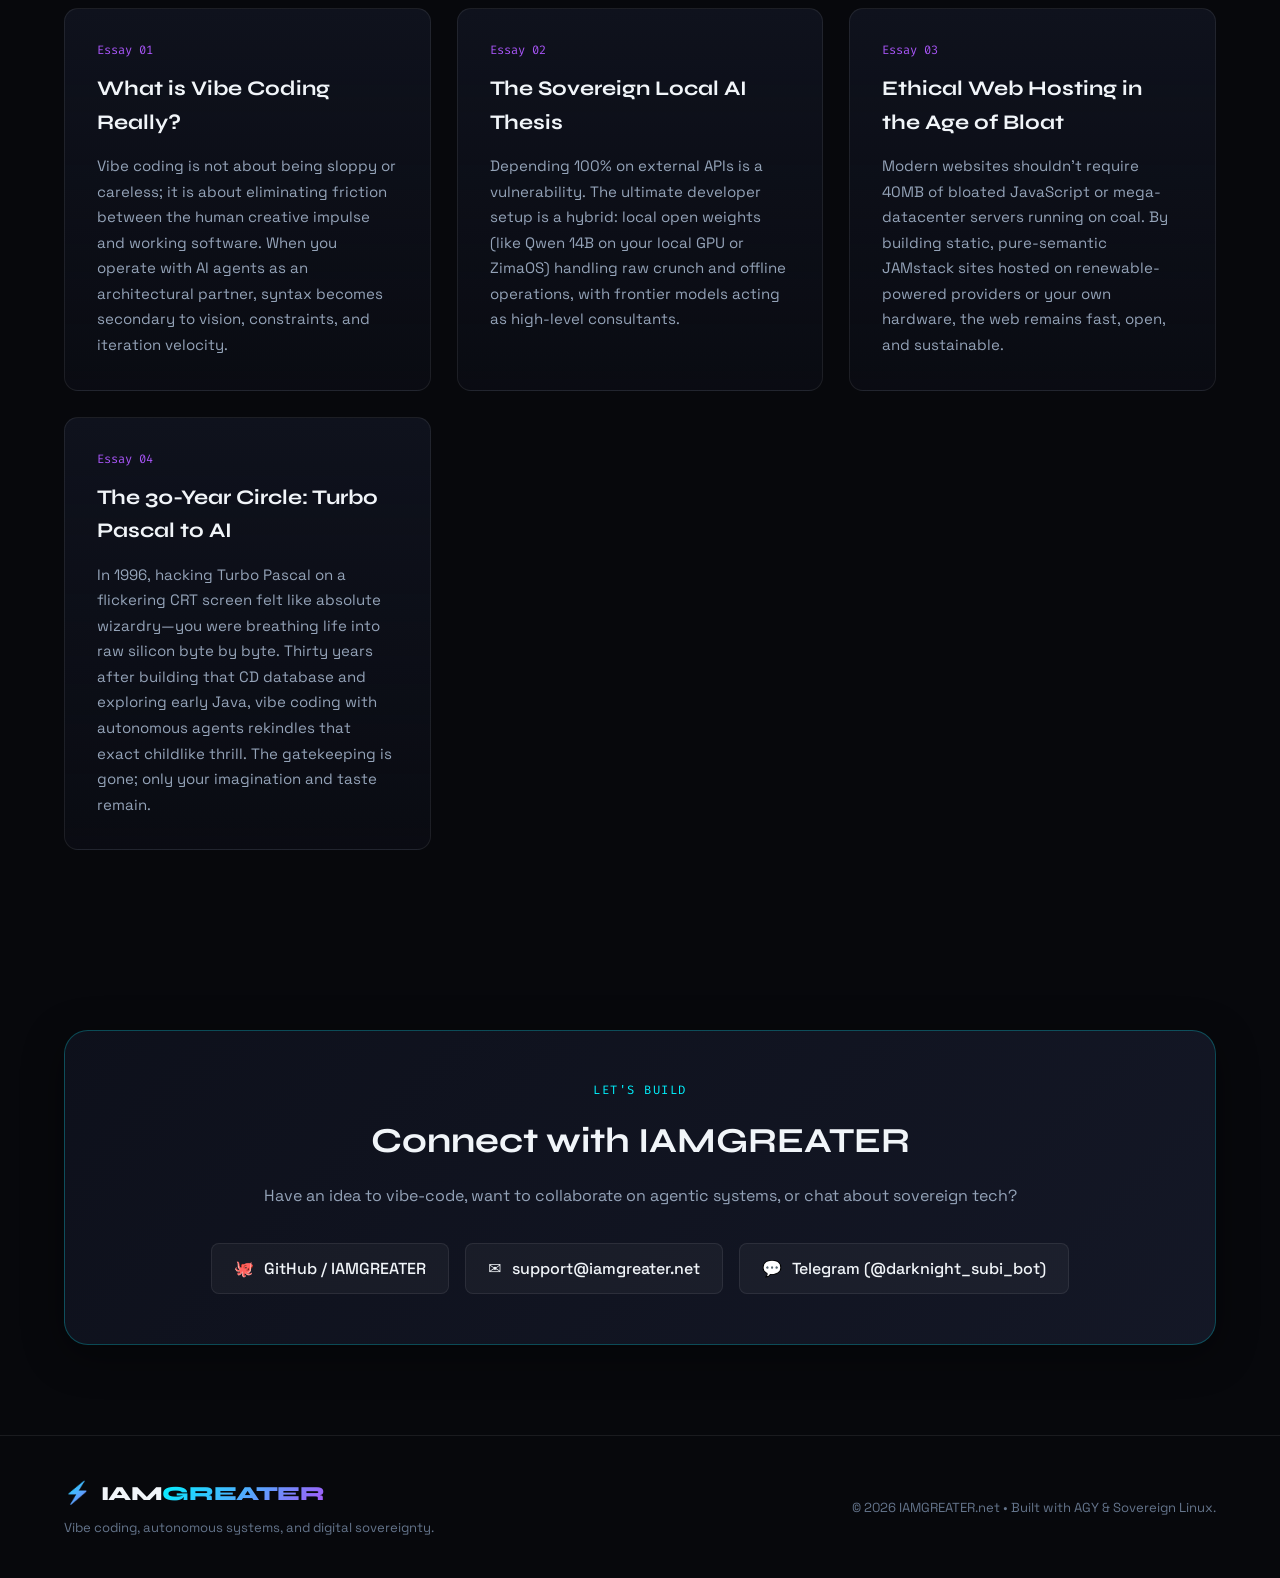
==== commit b3f130ef: "Update SubiTV Launcher v1.1.0: Add user profiles, continue watching episode tracking, and personaliz" ====
--- a/index.html
+++ b/index.html
@@ -205,18 +205,18 @@
           <div class="project-tags">
             <span class="tag" style="background: rgba(0, 240, 255, 0.15); color: #00f0ff; border-color: rgba(0, 240, 255, 0.3);">Featured App</span>
             <span class="tag">Android TV & Fire TV</span>
-            <span class="tag">Kotlin Compose</span>
-            <span class="tag">Zero Bloat</span>
+            <span class="tag">Multi-User Profiles</span>
+            <span class="tag">Smart Recommendations</span>
           </div>
           <h3 class="project-name">SubiTV Launcher</h3>
           <p class="project-summary">
-            Ultra-fast, bloat-free sovereign home screen for Android TV and Fire TV. Unlocks every Projectivy premium feature completely free: dynamic 4K backdrops, tvOS ambient color blooming, live System Health HUD (RAM%, SoC temp, Wi-Fi RSSI), slide-over glass Control Center, and projector keystone alignment.
-          </p>
-          <div class="project-meta">
+            Ultra-fast, bloat-free sovereign home screen for Android TV and Fire TV. Features complete <strong>multi-user profiles</strong> (Subi, Kids, Cinema Pro, Guest), continuous <strong>Season & Episode progress tracking</strong>, personalized <strong>cross-service viewing recommendations</strong> based on installed apps, tvOS ambient color blooming, live System Health HUD, and projector optical calibration.
+          </p>
+          <div class="project-meta">
+            <span class="meta-item">👤 Multi-User Profiles</span>
+            <span class="meta-item">⏱️ Season & Episode Tracker</span>
+            <span class="meta-item">✨ AI Curated Recommendations</span>
             <span class="meta-item">📺 60 FPS D-Pad Remote Nav</span>
-            <span class="meta-item">🌈 Ambient Color Bloom</span>
-            <span class="meta-item">📊 Live System Health HUD</span>
-            <span class="meta-item">📽️ Projector Calibration</span>
           </div>
           <div class="project-links">
             <a href="subitv-launcher.html" class="link-btn primary" style="background: rgba(0, 240, 255, 0.2); border-color: rgba(0, 240, 255, 0.5); color: #00f0ff; font-weight: 600;">Showcase & Walkthrough 🎬</a>
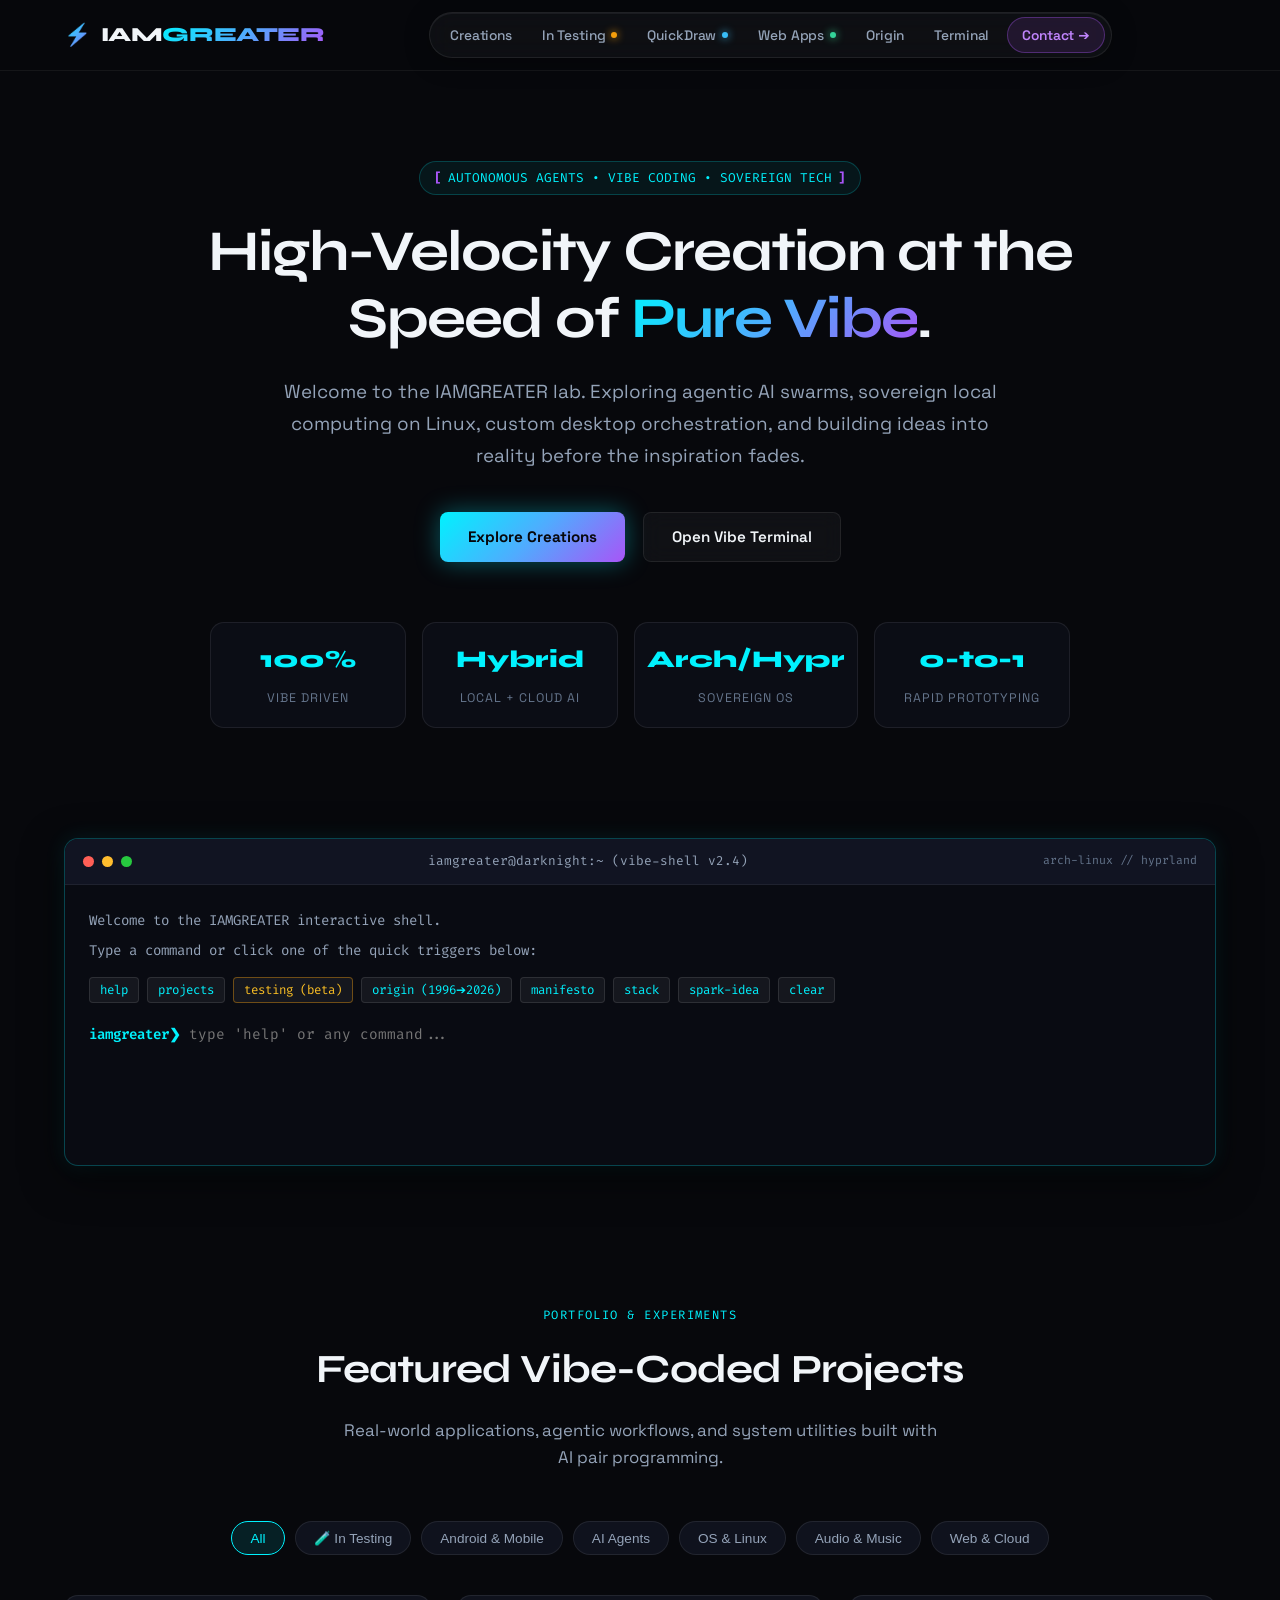
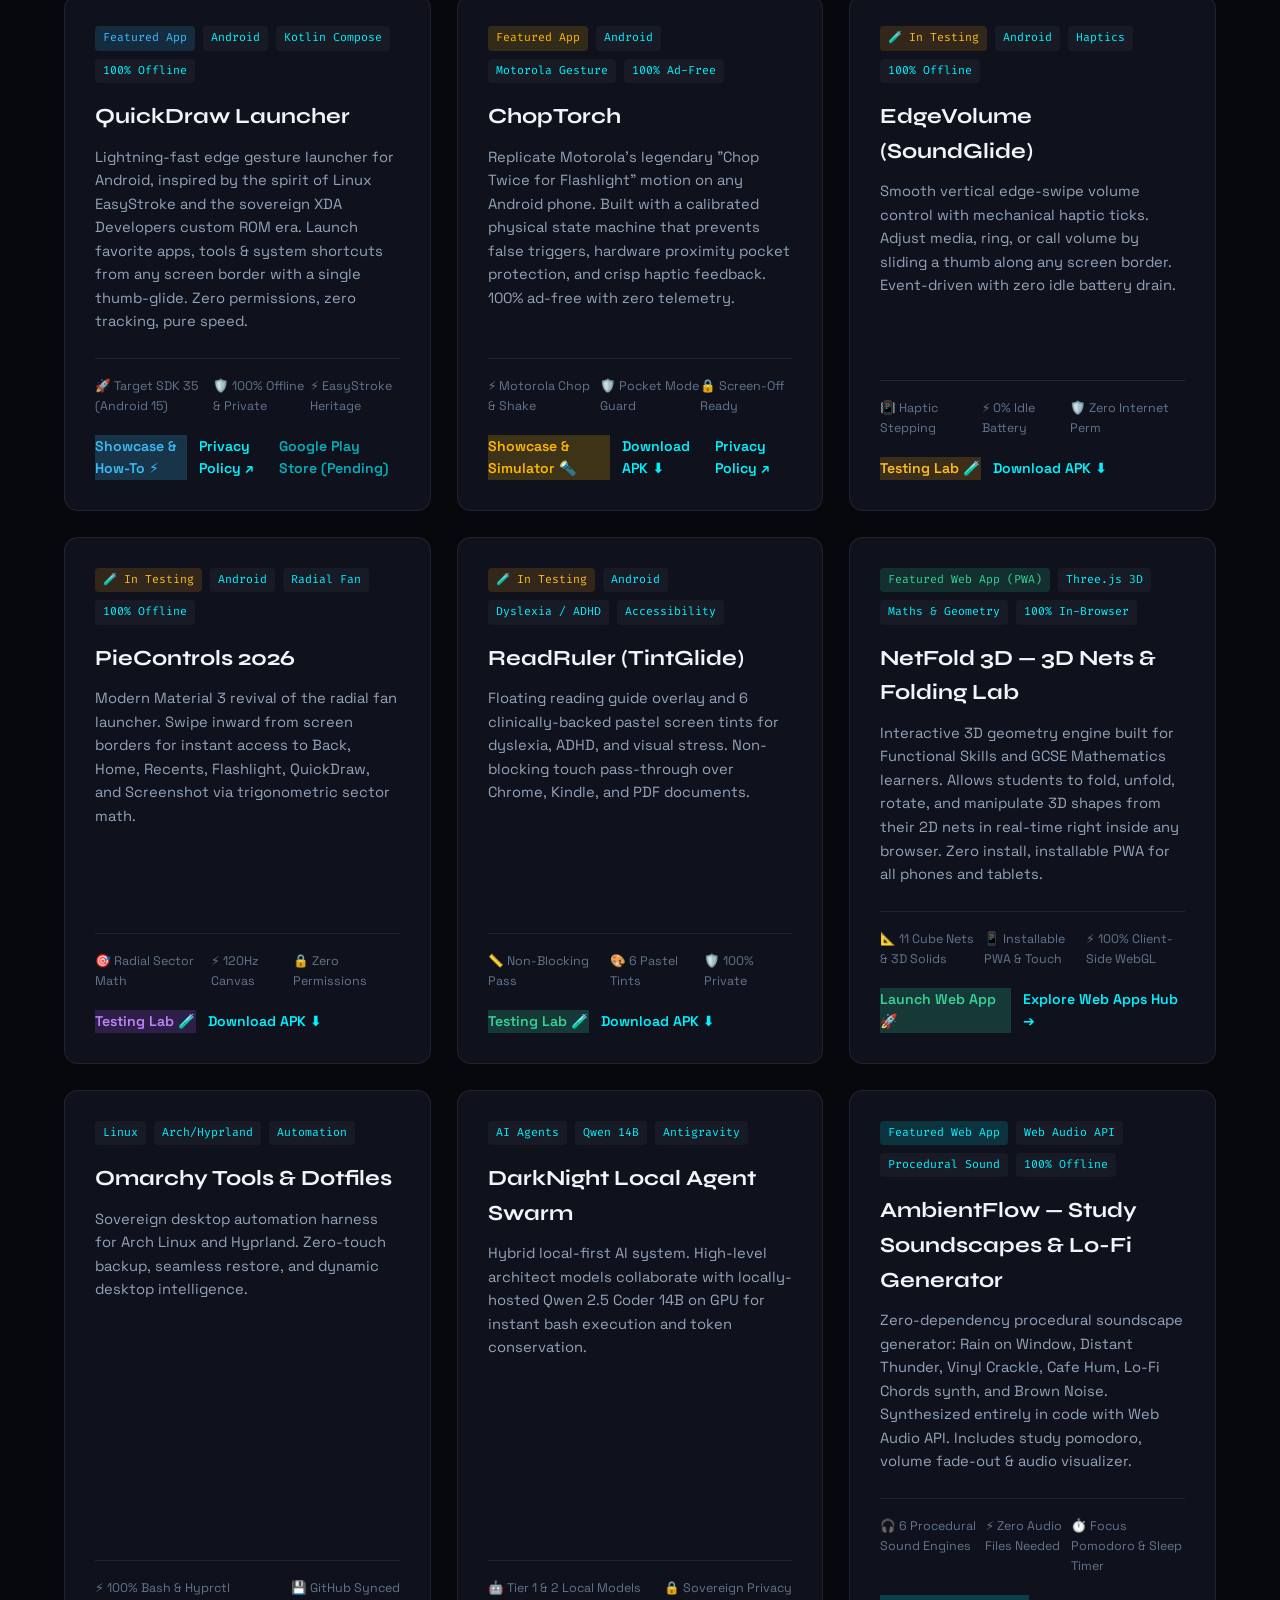
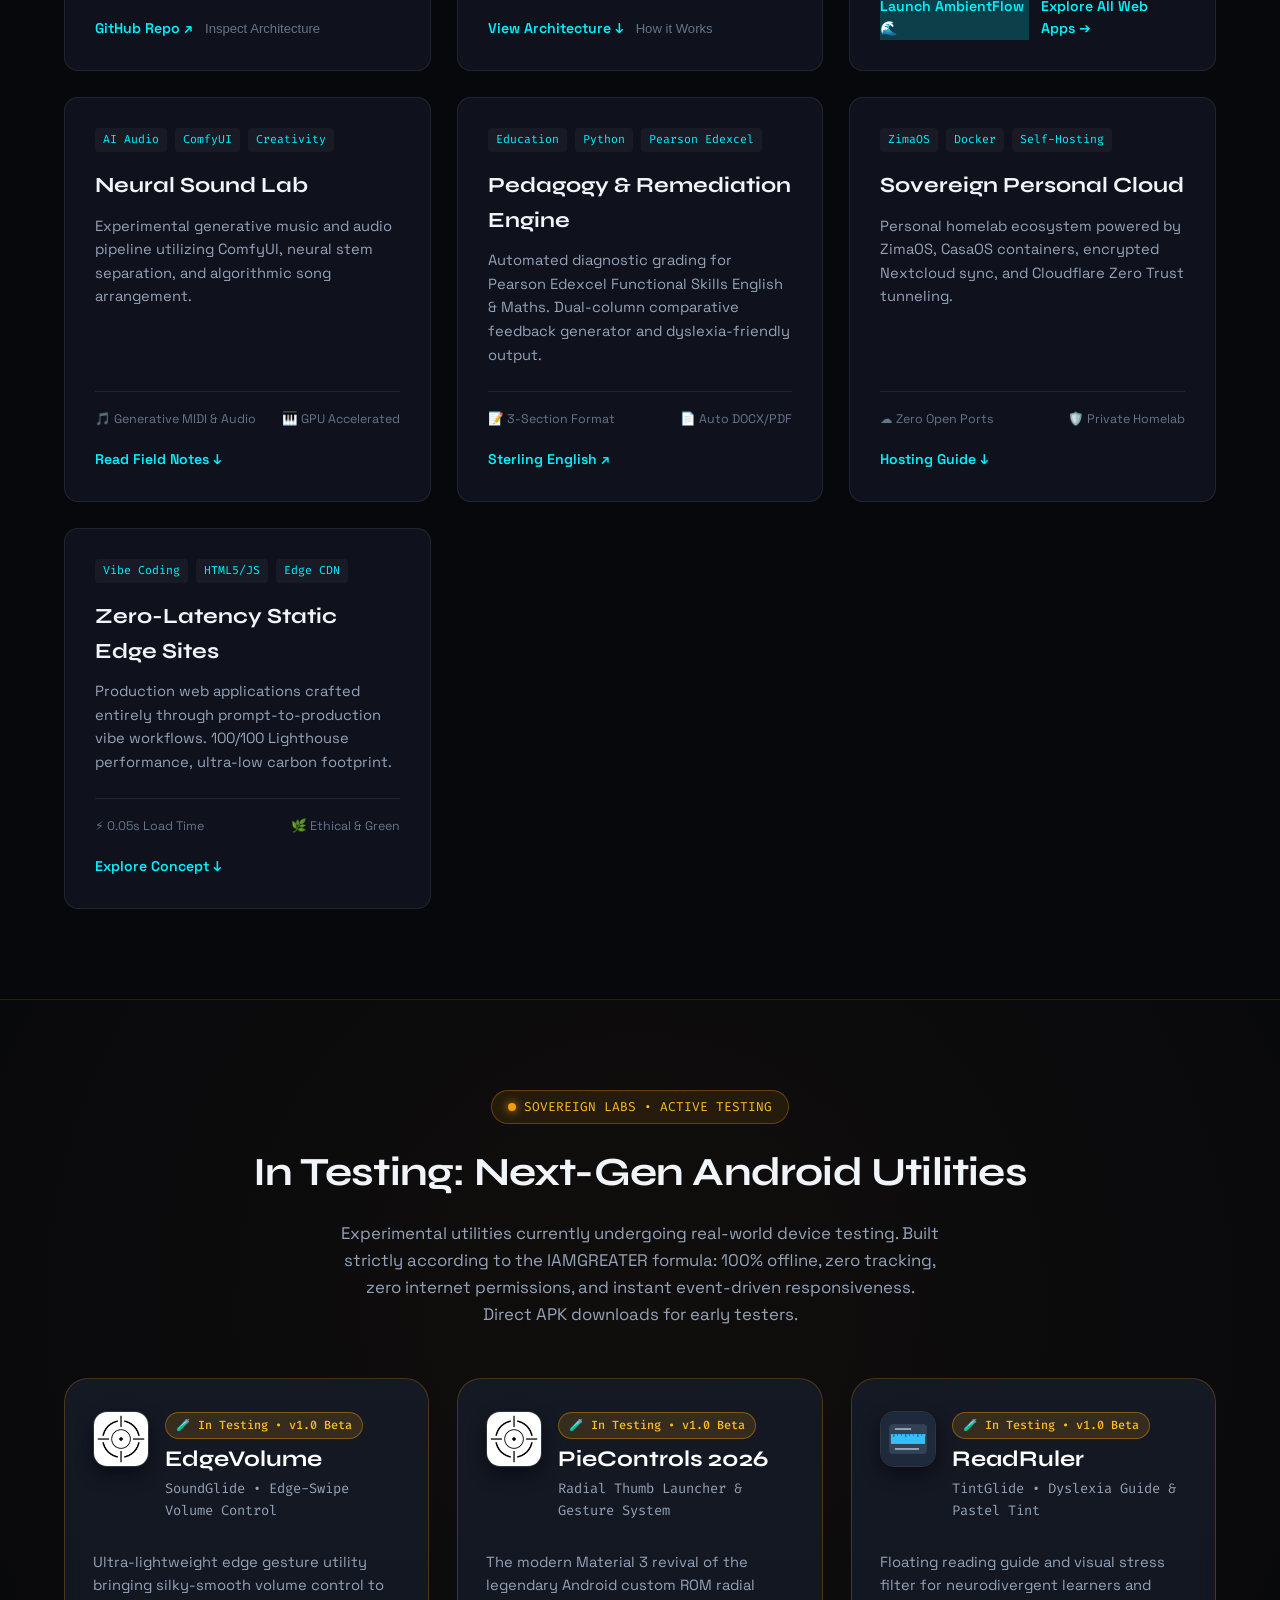
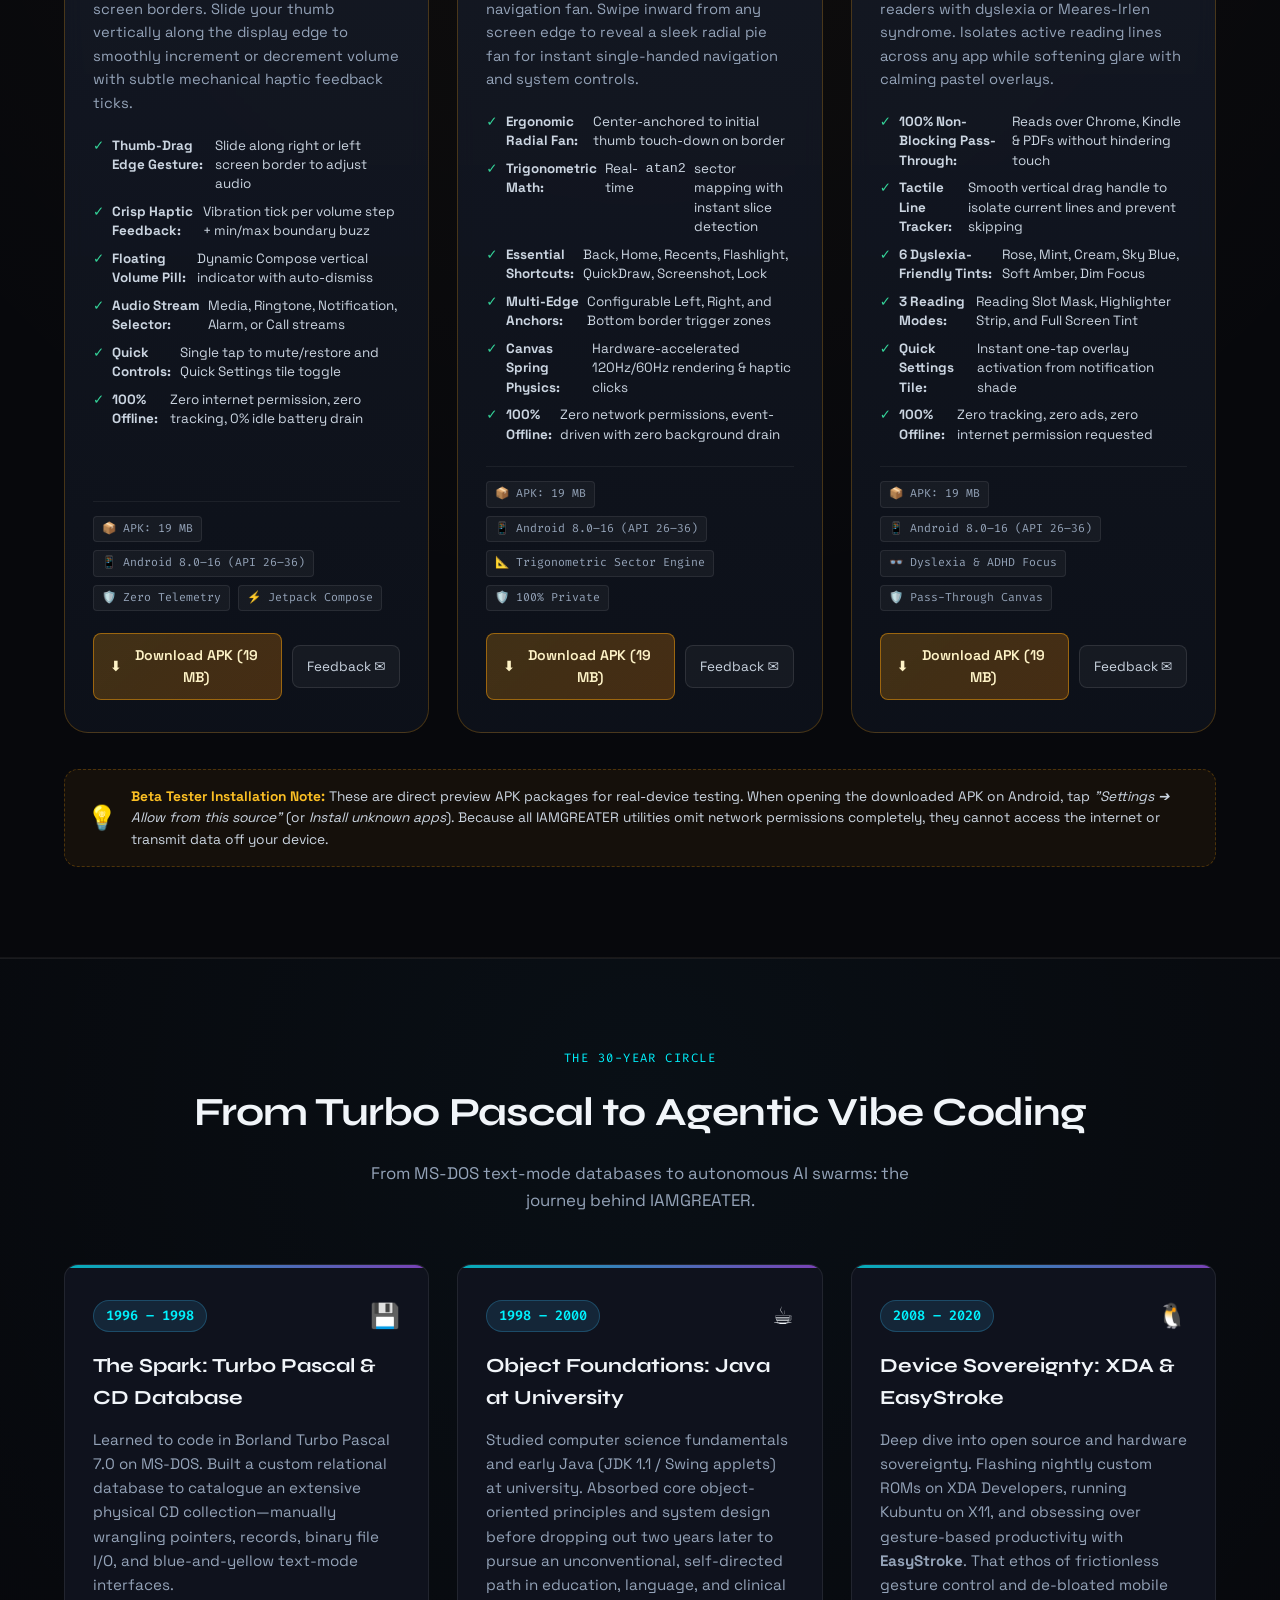
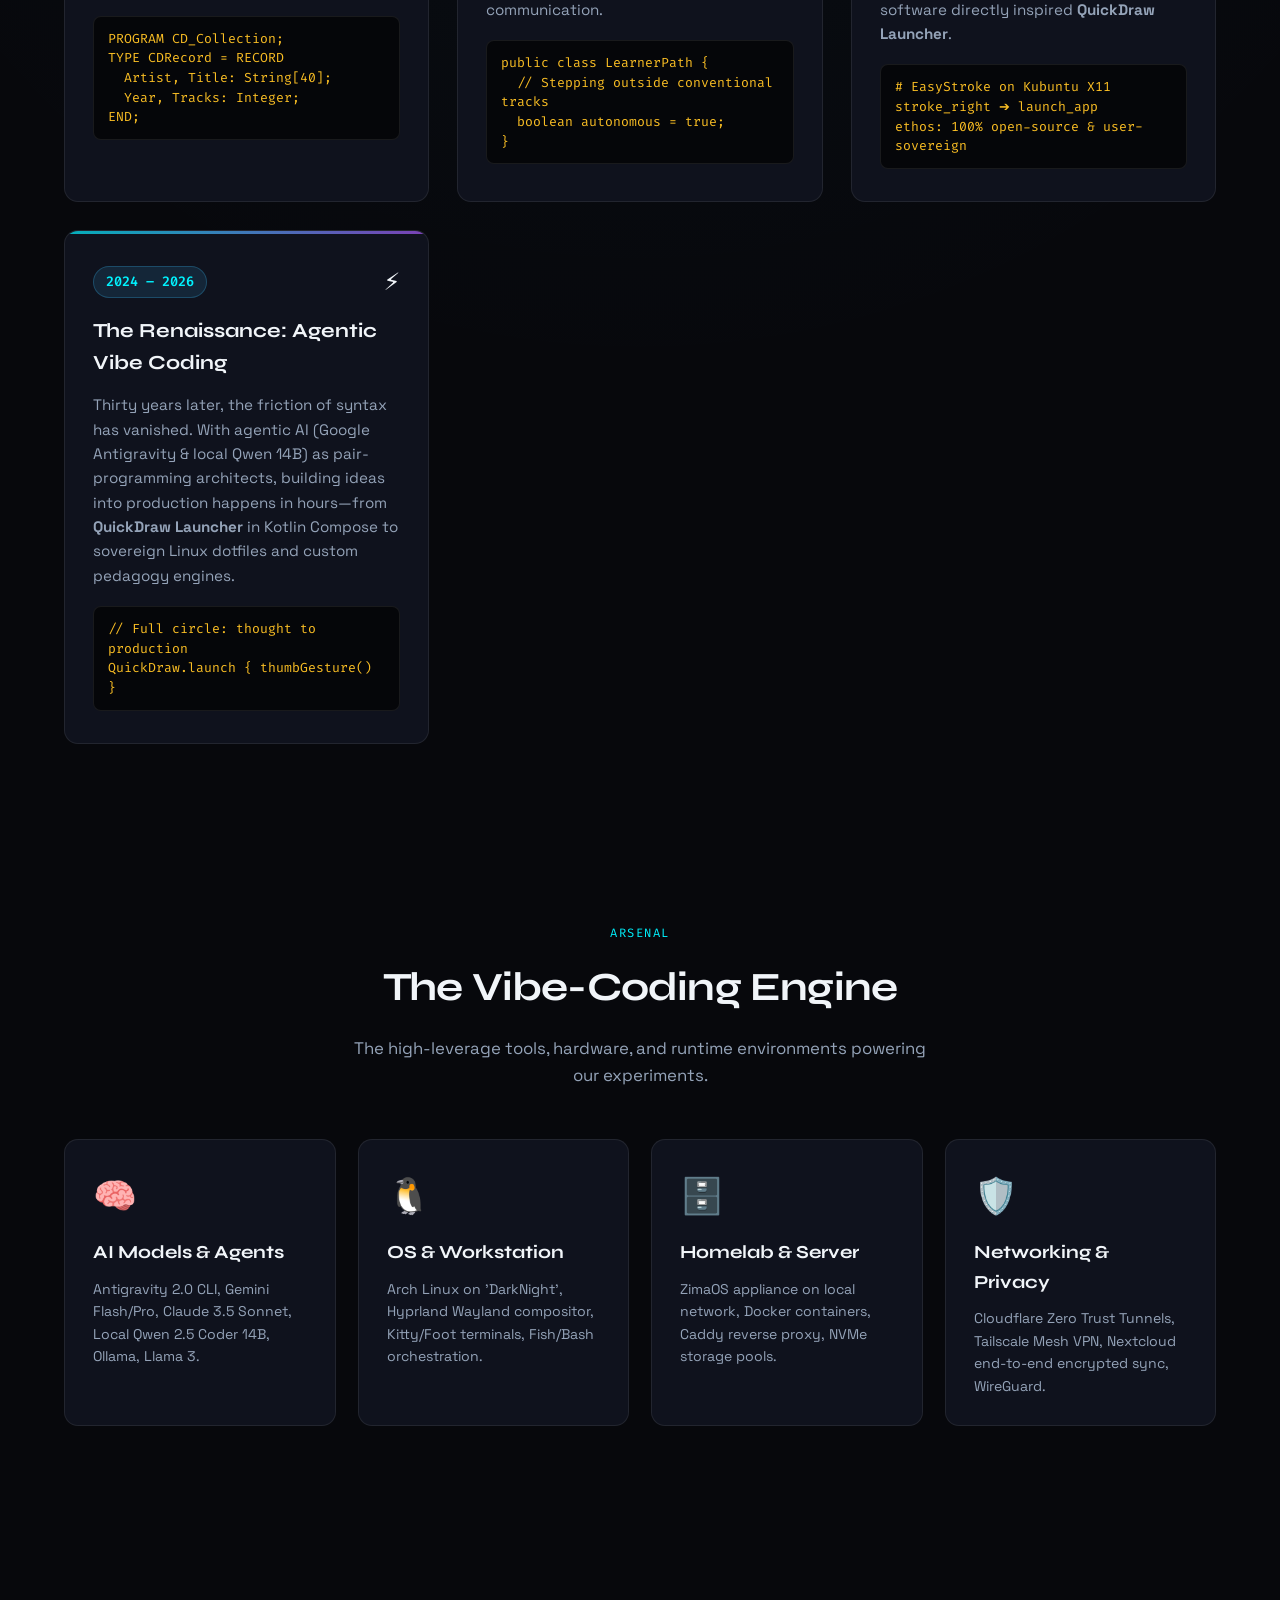
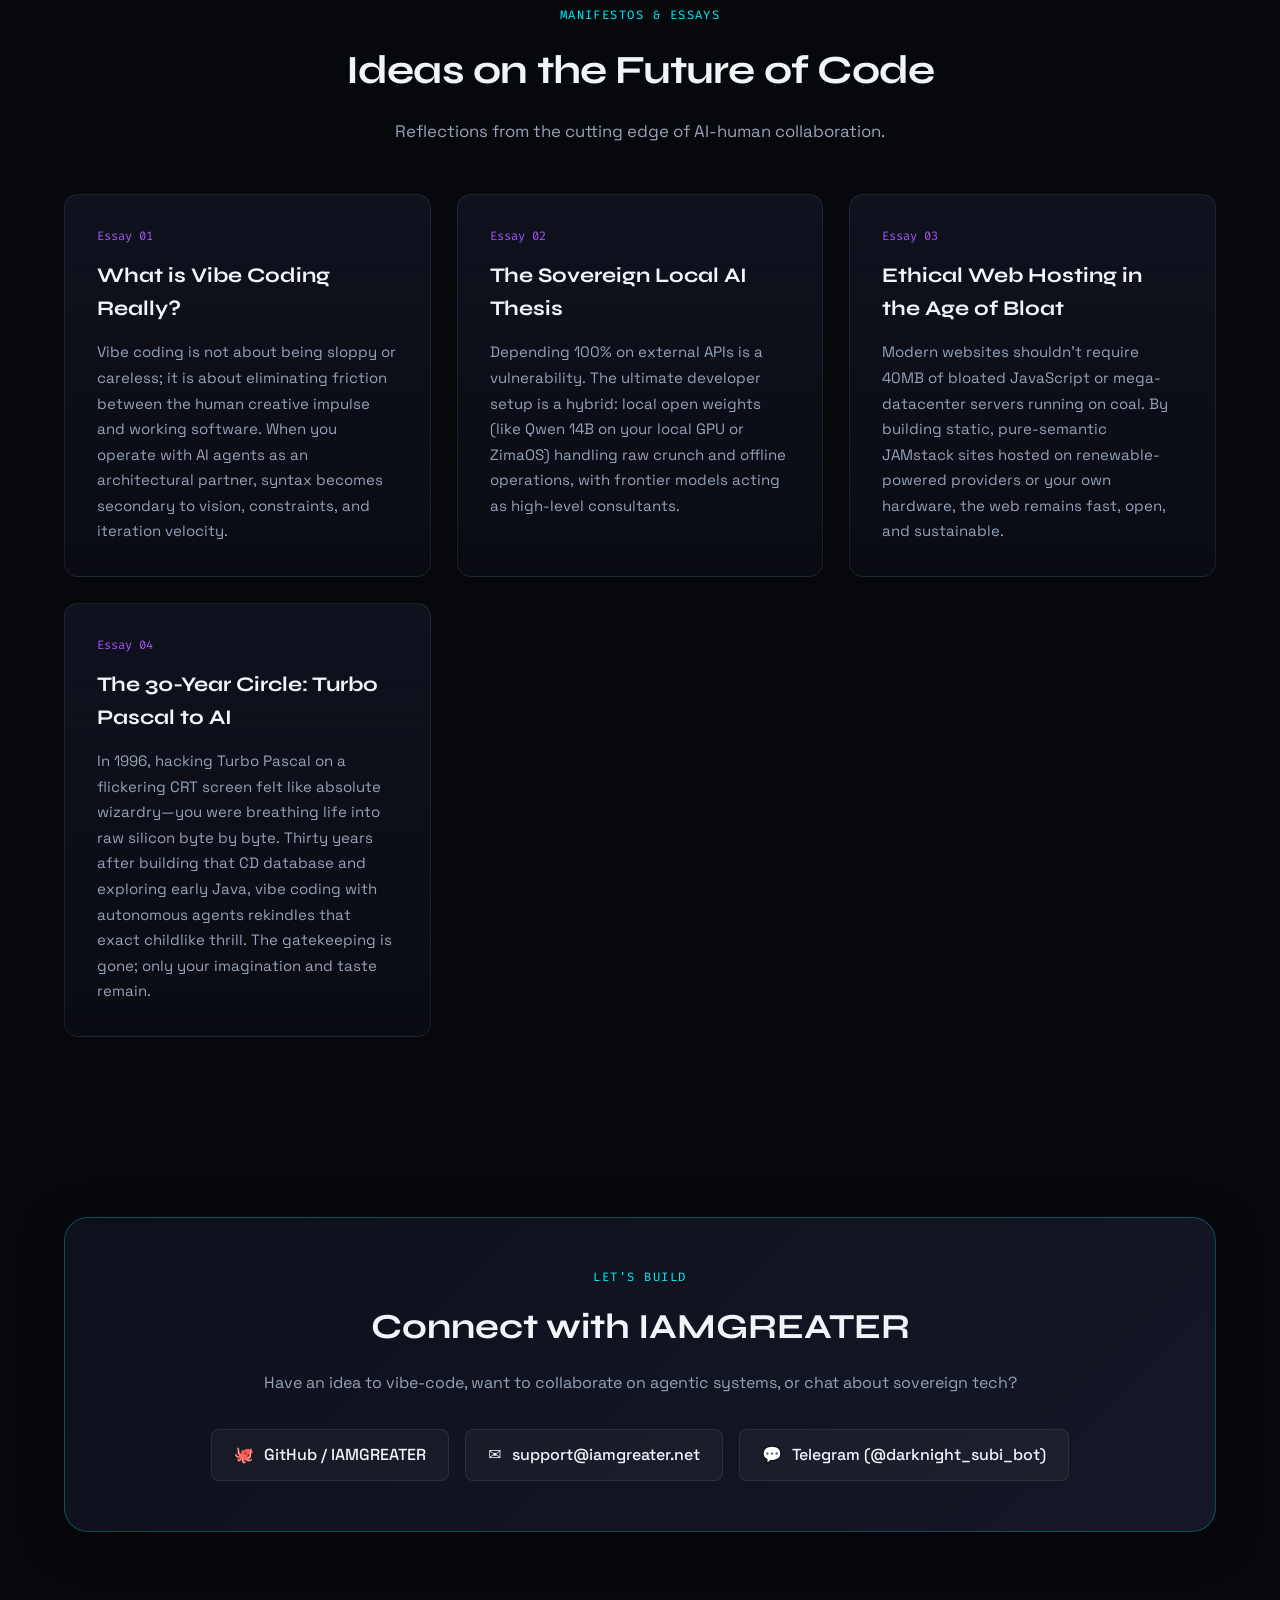
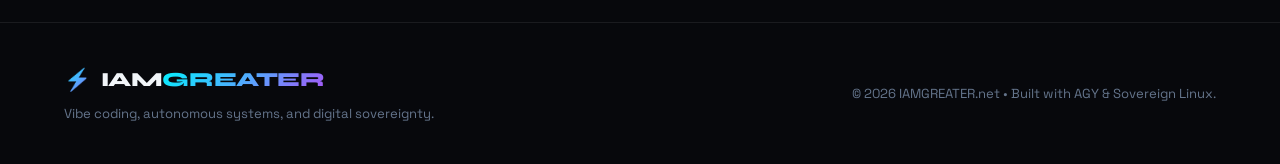
==== commit 069f9ba7: "Remove Subi TV and SubiTV Launcher pages and links from site" ====
--- a/index.html
+++ b/index.html
@@ -28,7 +28,6 @@
       <nav class="nav-links" id="navLinks">
         <a href="#showcase">Creations</a>
         <a href="#testing">In Testing <span class="nav-dot amber"></span></a>
-        <a href="subitv-launcher.html">SubiTV Launcher <span class="nav-dot cyan"></span></a>
         <a href="quickdraw.html">QuickDraw <span class="nav-dot cyan"></span></a>
         <a href="apps/">Web Apps <span class="nav-dot emerald"></span></a>
         <a href="#journey">Origin</a>
@@ -199,56 +198,6 @@
           </div>
         </article>
 
-        <!-- Project: SubiTV Launcher -->
-        <article class="project-card" data-category="android">
-          <div class="card-glow" style="background: radial-gradient(circle at 50% 0%, rgba(0, 240, 255, 0.25), transparent 70%);"></div>
-          <div class="project-tags">
-            <span class="tag" style="background: rgba(0, 240, 255, 0.15); color: #00f0ff; border-color: rgba(0, 240, 255, 0.3);">Featured App</span>
-            <span class="tag">Android TV & Fire TV</span>
-            <span class="tag">Multi-User Profiles</span>
-            <span class="tag">Smart Recommendations</span>
-          </div>
-          <h3 class="project-name">SubiTV Launcher</h3>
-          <p class="project-summary">
-            Ultra-fast, bloat-free sovereign home screen for Android TV and Fire TV. Features complete <strong>multi-user profiles</strong> (Subi, Kids, Cinema Pro, Guest), continuous <strong>Season & Episode progress tracking</strong>, personalized <strong>cross-service viewing recommendations</strong> based on installed apps, tvOS ambient color blooming, live System Health HUD, and projector optical calibration.
-          </p>
-          <div class="project-meta">
-            <span class="meta-item">👤 Multi-User Profiles</span>
-            <span class="meta-item">⏱️ Season & Episode Tracker</span>
-            <span class="meta-item">✨ AI Curated Recommendations</span>
-            <span class="meta-item">📺 60 FPS D-Pad Remote Nav</span>
-          </div>
-          <div class="project-links">
-            <a href="subitv-launcher.html" class="link-btn primary" style="background: rgba(0, 240, 255, 0.2); border-color: rgba(0, 240, 255, 0.5); color: #00f0ff; font-weight: 600;">Showcase & Walkthrough 🎬</a>
-            <a href="downloads/subitv-launcher-latest.apk" class="link-btn" download>Download APK ⬇</a>
-          </div>
-        </article>
-
-        <!-- Project: Subi TV -->
-        <article class="project-card" data-category="android testing">
-          <div class="card-glow" style="background: radial-gradient(circle at 50% 0%, rgba(239, 68, 68, 0.25), transparent 70%);"></div>
-          <div class="project-tags">
-            <span class="tag" style="background: rgba(239, 68, 68, 0.15); color: #ef4444; border-color: rgba(239, 68, 68, 0.3);">Featured App</span>
-            <span class="tag">Android TV / Fire TV</span>
-            <span class="tag">Mobile & Tablet</span>
-            <span class="tag">IPTV & VOD</span>
-          </div>
-          <h3 class="project-name">Subi TV</h3>
-          <p class="project-summary">
-            Sleek, high-performance IPTV and VOD streaming application crafted in Jetpack Compose with custom hardware-accelerated ExoPlayer engine. Delivered in three purpose-built editions: <strong>TV Edition</strong> (streamlined 4-item D-pad remote navigation, dedicated video previews, quad multi-screen, and zero EPG clutter for Fire TV & Google TV), <strong>Tablet Edition</strong> (multi-column landscape experience with gesture control), and <strong>Mobile Edition</strong> (pocket-friendly vertical layout with swipe player controls).
-          </p>
-          <div class="project-meta">
-            <span class="meta-item">📺 Fire TV & Android TV</span>
-            <span class="meta-item">📱 Phone & Tablet Builds</span>
-            <span class="meta-item">⚡ 1080p ExoPlayer & Multi-Screen</span>
-          </div>
-          <div class="project-links">
-            <a href="downloads/subitv-tv-latest.apk" class="link-btn primary" style="background: rgba(239, 68, 68, 0.2); border-color: rgba(239, 68, 68, 0.5); color: #ef4444; font-weight: 600;" download>TV Edition 📺</a>
-            <a href="downloads/subitv-mobile-latest.apk" class="link-btn" download>Mobile 📱</a>
-            <a href="downloads/subitv-tablet-latest.apk" class="link-btn" download>Tablet 📟</a>
-          </div>
-        </article>
-
         <!-- Project: EdgeVolume (In Testing) -->
         <article class="project-card" data-category="android testing">
           <div class="card-glow" style="background: radial-gradient(circle at 50% 0%, rgba(245, 158, 11, 0.25), transparent 70%);"></div>
@@ -517,54 +466,6 @@
       </div>
 
       <div class="testing-grid">
-        <!-- App: Subi TV Suite (TV, Mobile, Tablet) -->
-        <article class="testing-card">
-          <div>
-            <div class="testing-card-top">
-              <img src="assets/subitv-icon.png" alt="Subi TV Icon" class="testing-app-icon" width="56" height="56" style="border-radius: 12px; object-fit: cover;">
-              <div>
-                <span class="testing-badge" style="background: rgba(239, 68, 68, 0.15); color: #ef4444; border-color: rgba(239, 68, 68, 0.4);">🎬 Latest Release • v1.9.9</span>
-                <h3 class="testing-card-title">Subi TV</h3>
-                <div class="testing-card-tagline">IPTV & VOD • TV, Mobile & Tablet Editions</div>
-              </div>
-            </div>
-            
-            <p class="testing-card-desc">
-              Custom-built media streaming suite powered by Jetpack Compose and ExoPlayer. Designed from the ground up for zero-latency channel switching, rich movie & series catalogs, and seamless navigation across all Android form factors.
-            </p>
-
-            <ul class="testing-features">
-              <li><span class="check">✓</span> <strong>TV Edition:</strong> Simplified 4-item rail (Live TV, Multi-Screen, Movies, Series), dedicated video preview screen, instant full-screen toggle, and 100% remote D-pad optimization</li>
-              <li><span class="check">✓</span> <strong>Quad Multi-Screen:</strong> Watch up to 4 live sporting events or news channels simultaneously with active audio focus toggle</li>
-              <li><span class="check">✓</span> <strong>Movies & Series Catalog:</strong> Streamlined browser with detailed episode lists, season selectors, and dedicated preview players</li>
-              <li><span class="check">✓</span> <strong>Mobile Edition:</strong> Vertical touch-optimized layout with brightness/volume swipe gestures and picture-in-picture</li>
-              <li><span class="check">✓</span> <strong>Tablet Edition:</strong> Expansive landscape multi-column interface tailored for foldables and tablets</li>
-              <li><span class="check">✓</span> <strong>Hardware Decoding:</strong> Pure 1080p60 H.264/HEVC hardware acceleration via modern Media3 ExoPlayer</li>
-            </ul>
-          </div>
-
-          <div>
-            <div class="testing-meta-row">
-              <span class="testing-meta-tag">📦 APK: 28 MB</span>
-              <span class="testing-meta-tag">📺 Fire TV & Android TV</span>
-              <span class="testing-meta-tag">📱 Android 8.0–16</span>
-              <span class="testing-meta-tag">⚡ Jetpack Compose</span>
-            </div>
-
-            <div class="testing-actions" style="flex-wrap: wrap; gap: 8px;">
-              <a href="downloads/subitv-tv-latest.apk" class="btn-testing-download" style="background: linear-gradient(135deg, #dc2626, #b91c1c); border-color: #ef4444;" download>
-                <span>📺</span> TV Edition APK (28 MB)
-              </a>
-              <a href="downloads/subitv-mobile-latest.apk" class="btn-testing-download" download>
-                <span>📱</span> Mobile APK (28 MB)
-              </a>
-              <a href="downloads/subitv-tablet-latest.apk" class="btn-testing-download" download>
-                <span>📟</span> Tablet APK (28 MB)
-              </a>
-            </div>
-          </div>
-        </article>
-
         <!-- App 1: EdgeVolume -->
         <article class="testing-card">
           <div>
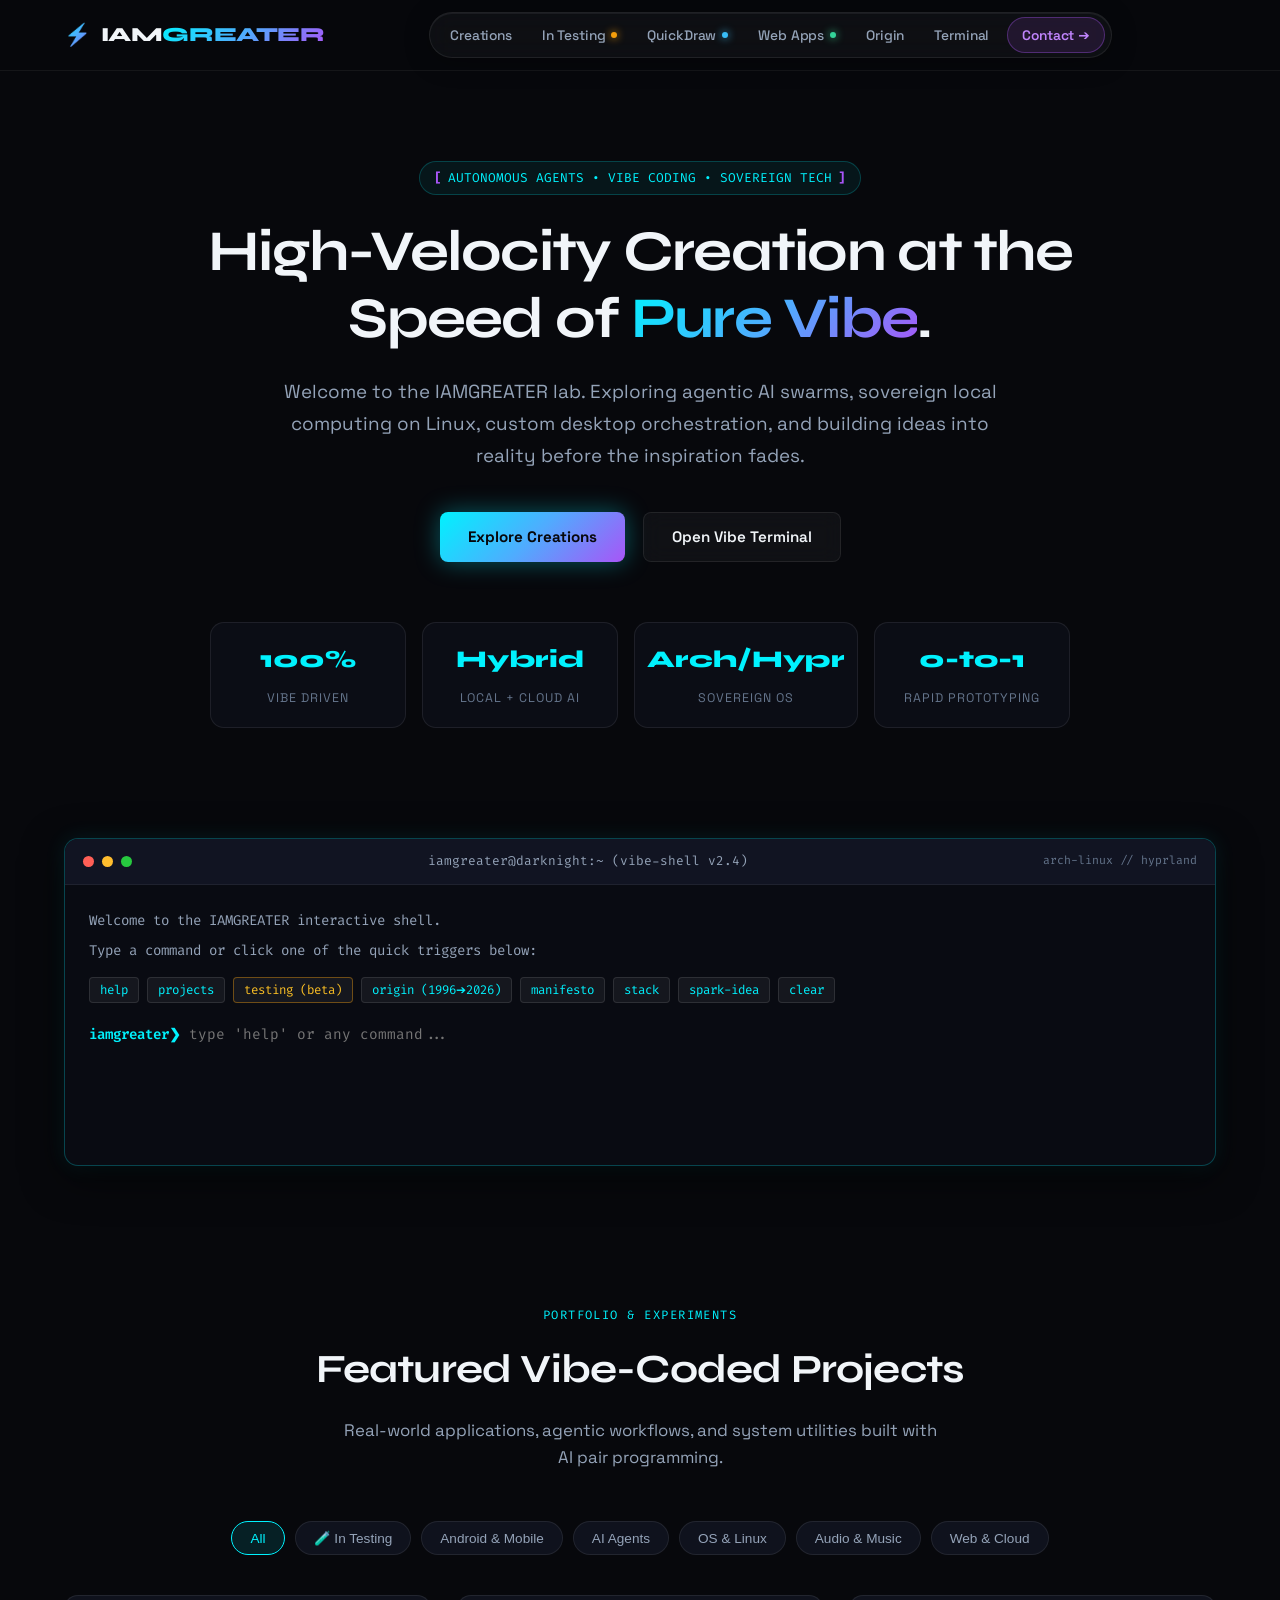
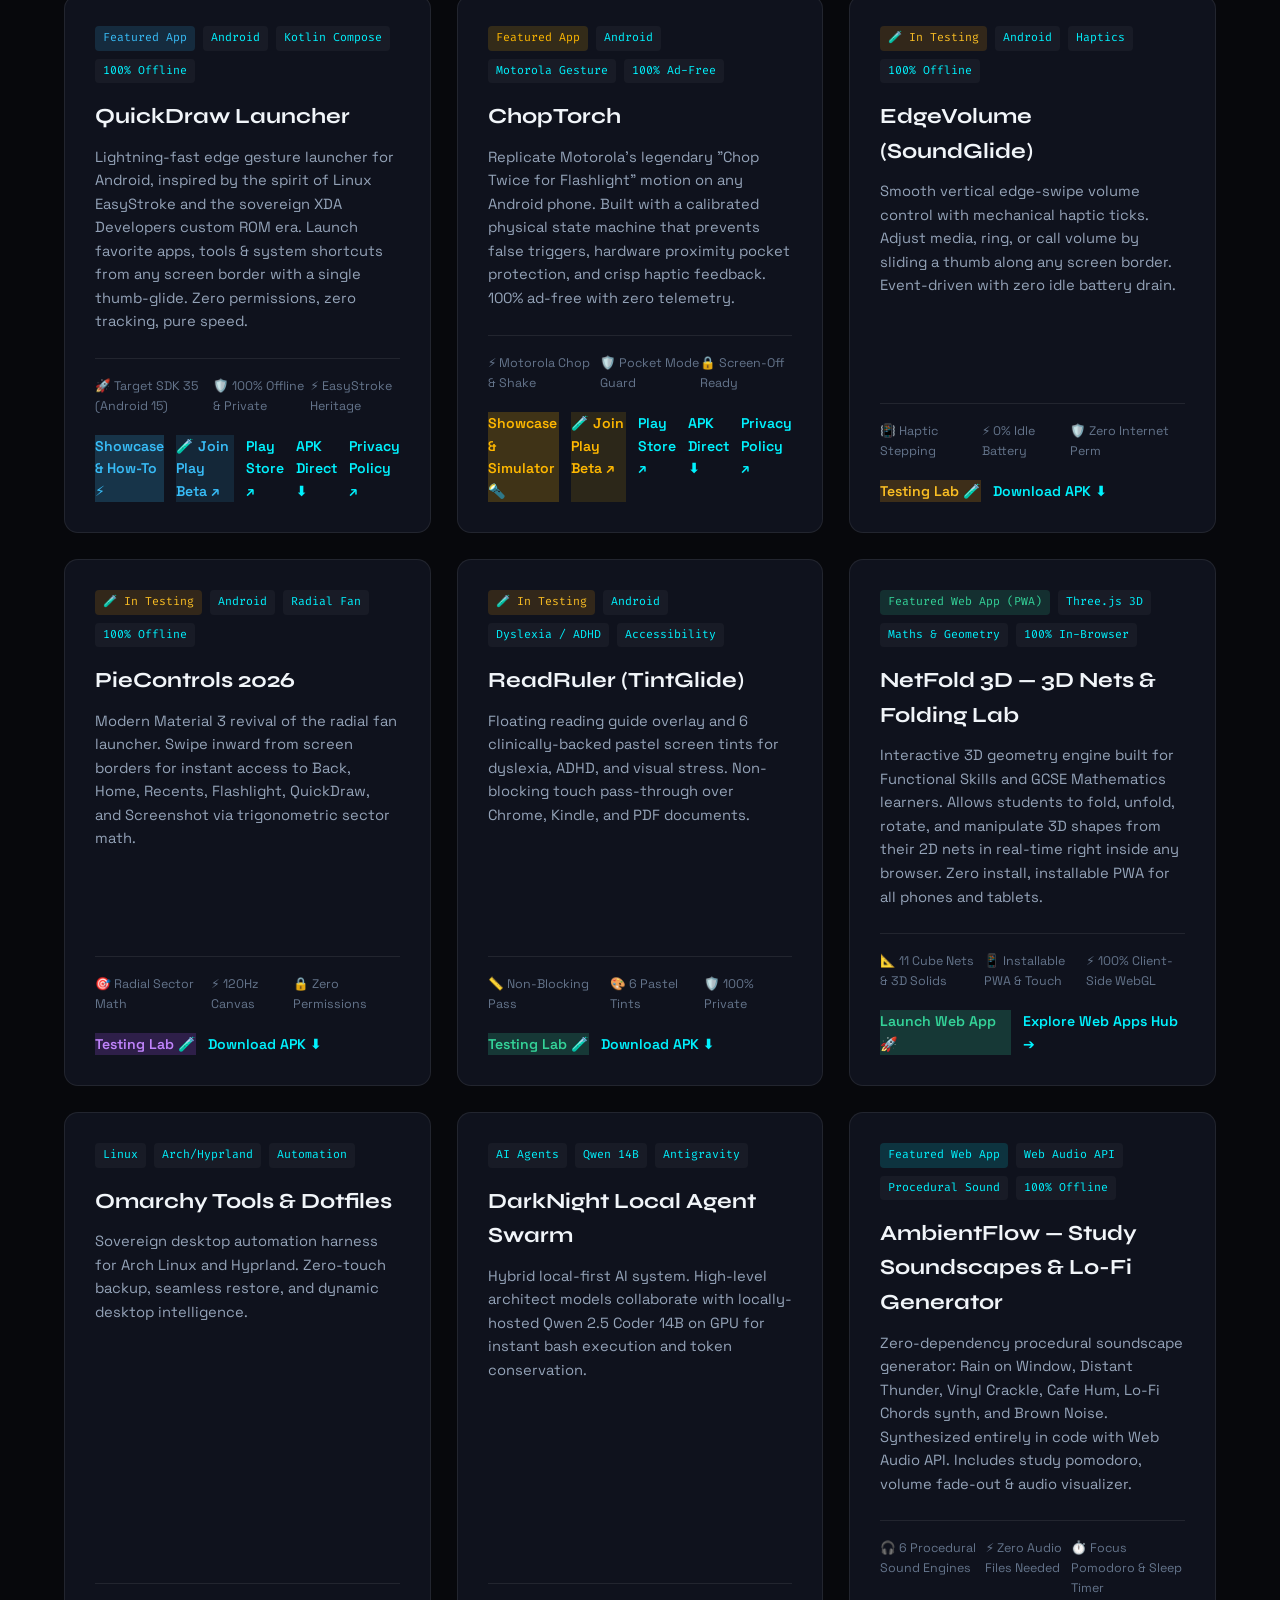
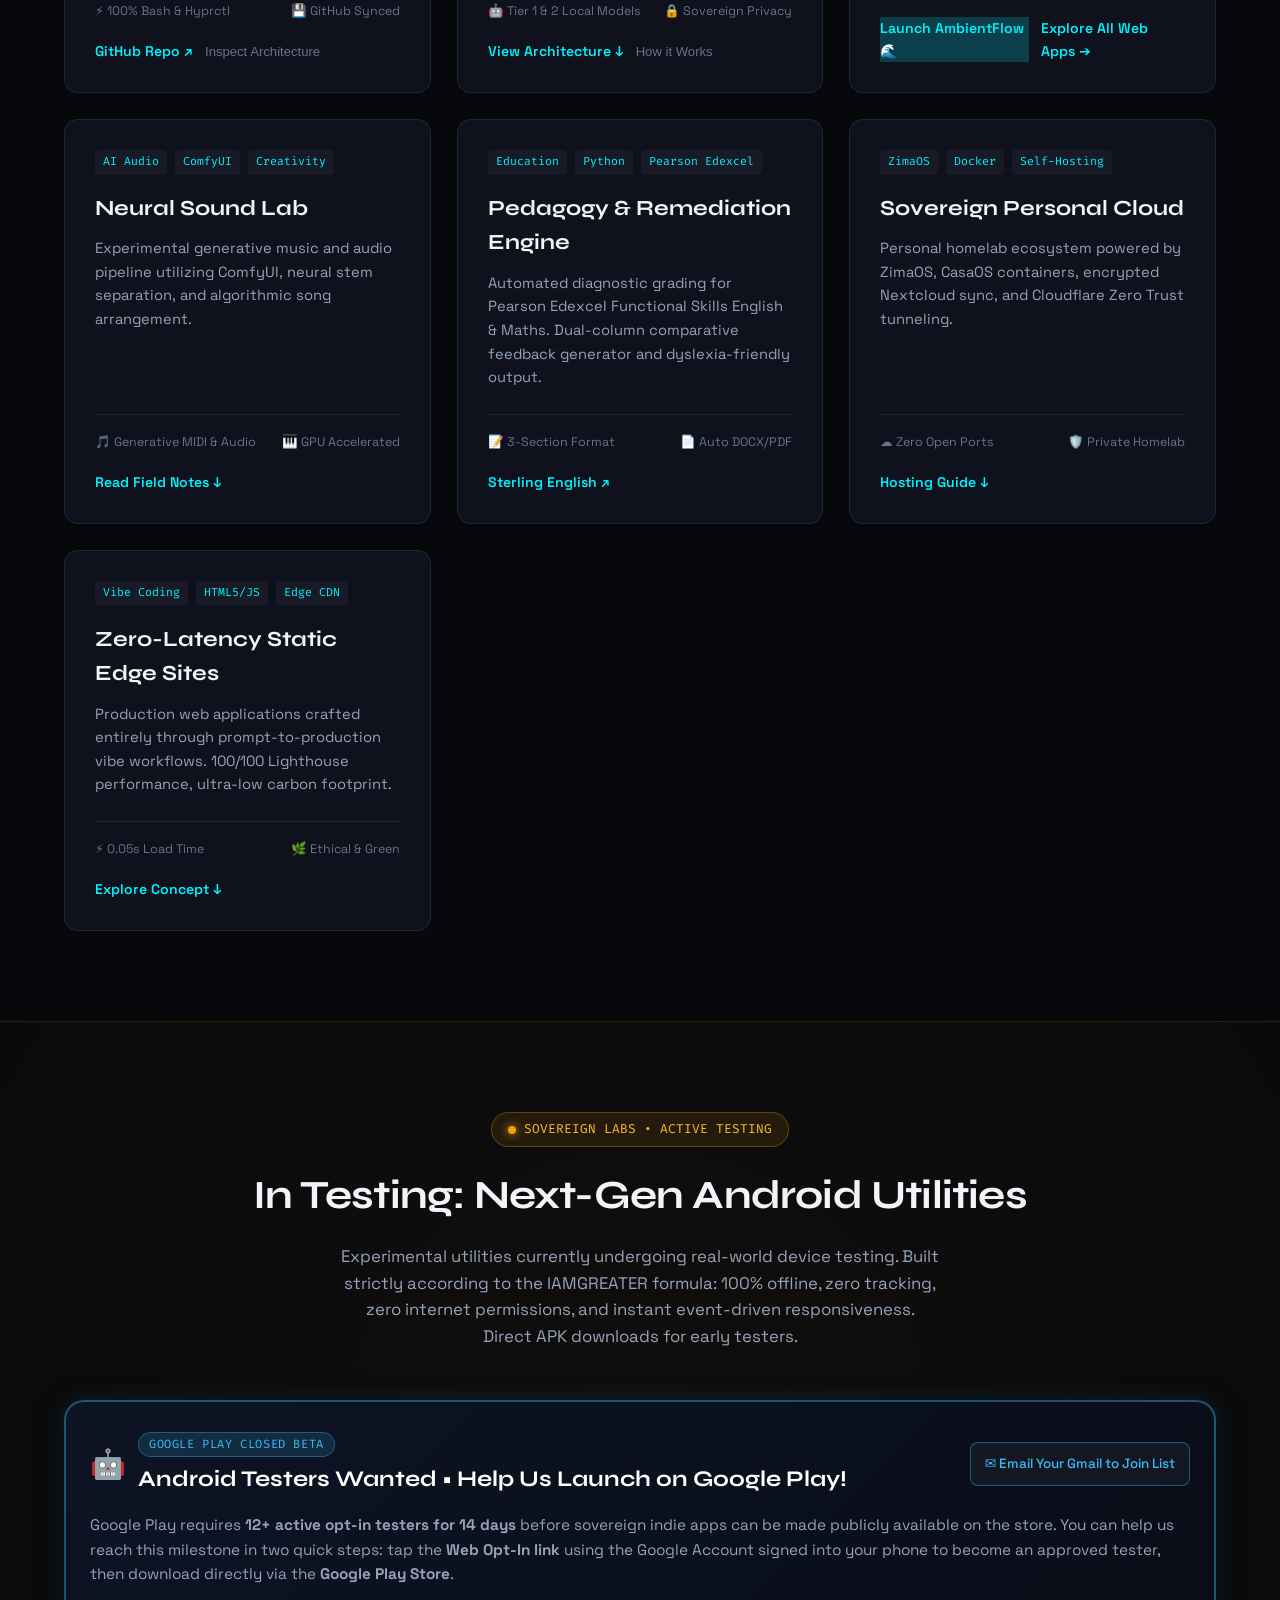
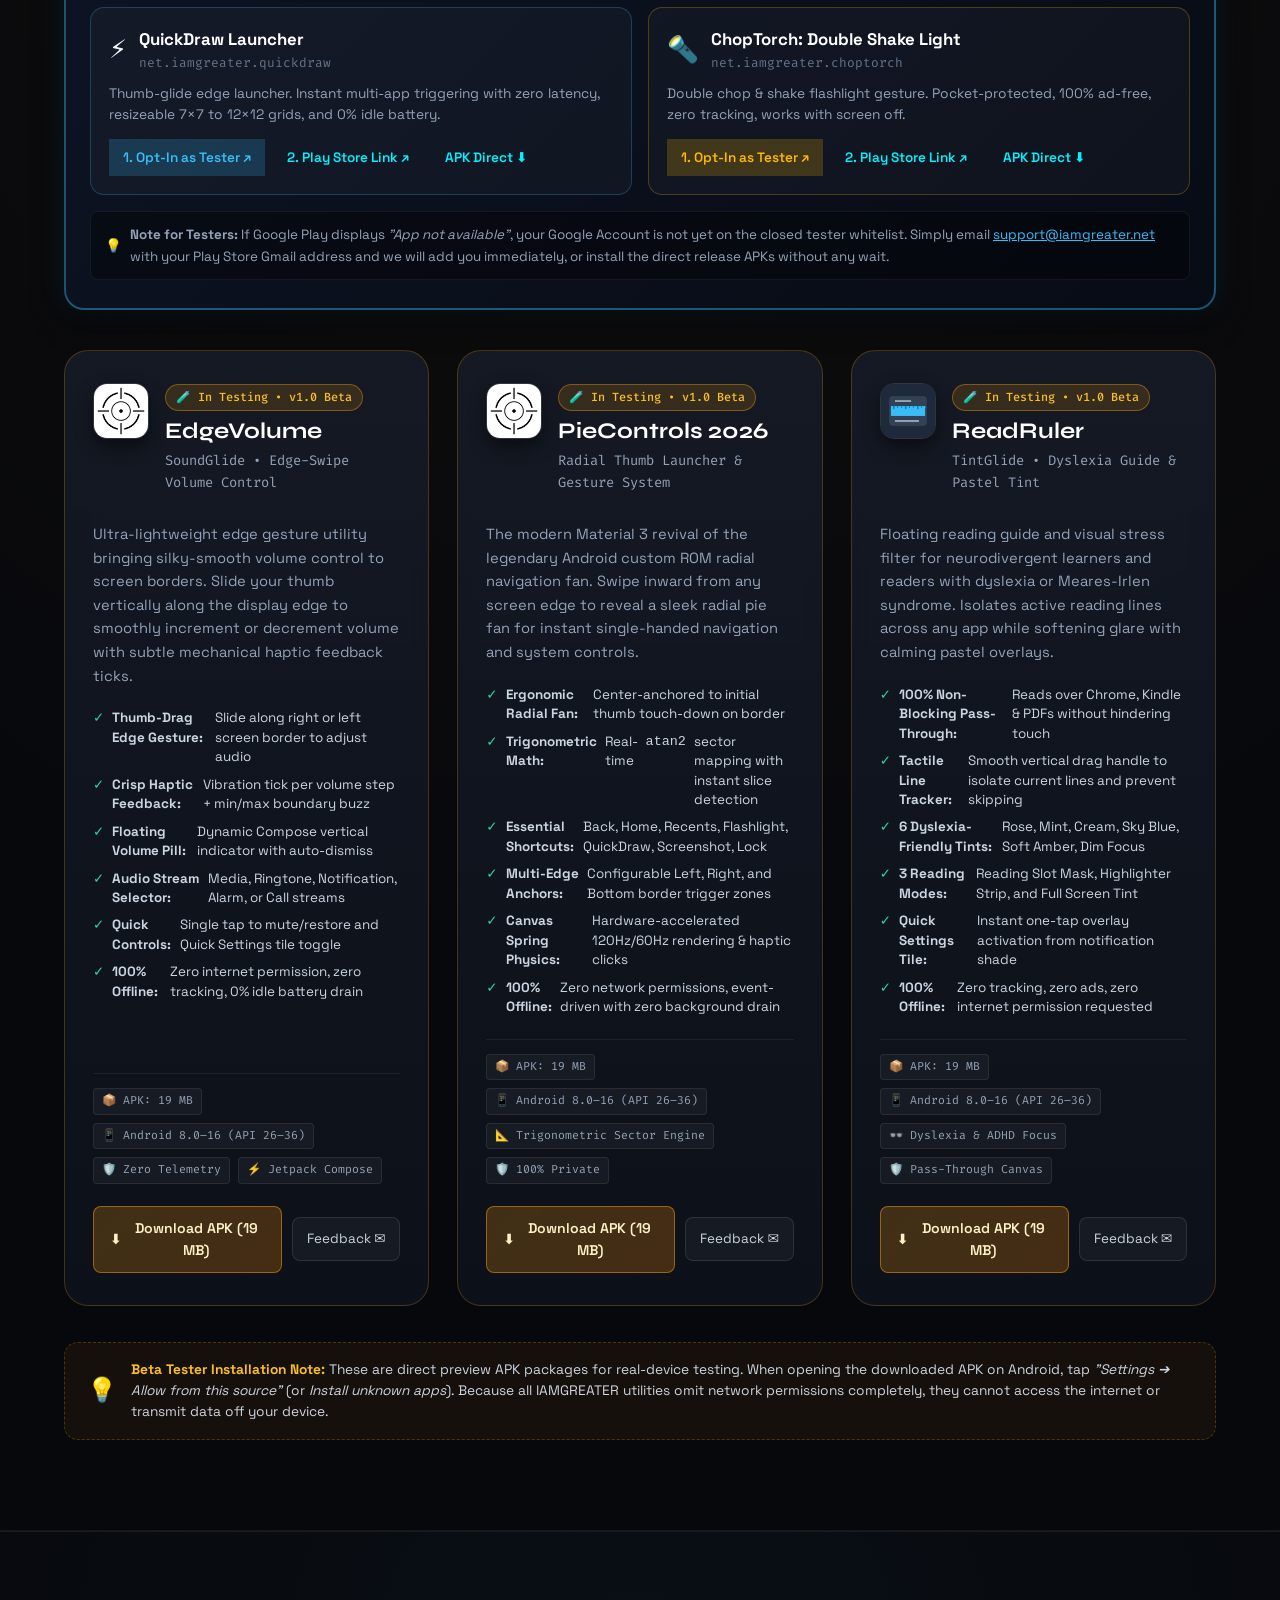
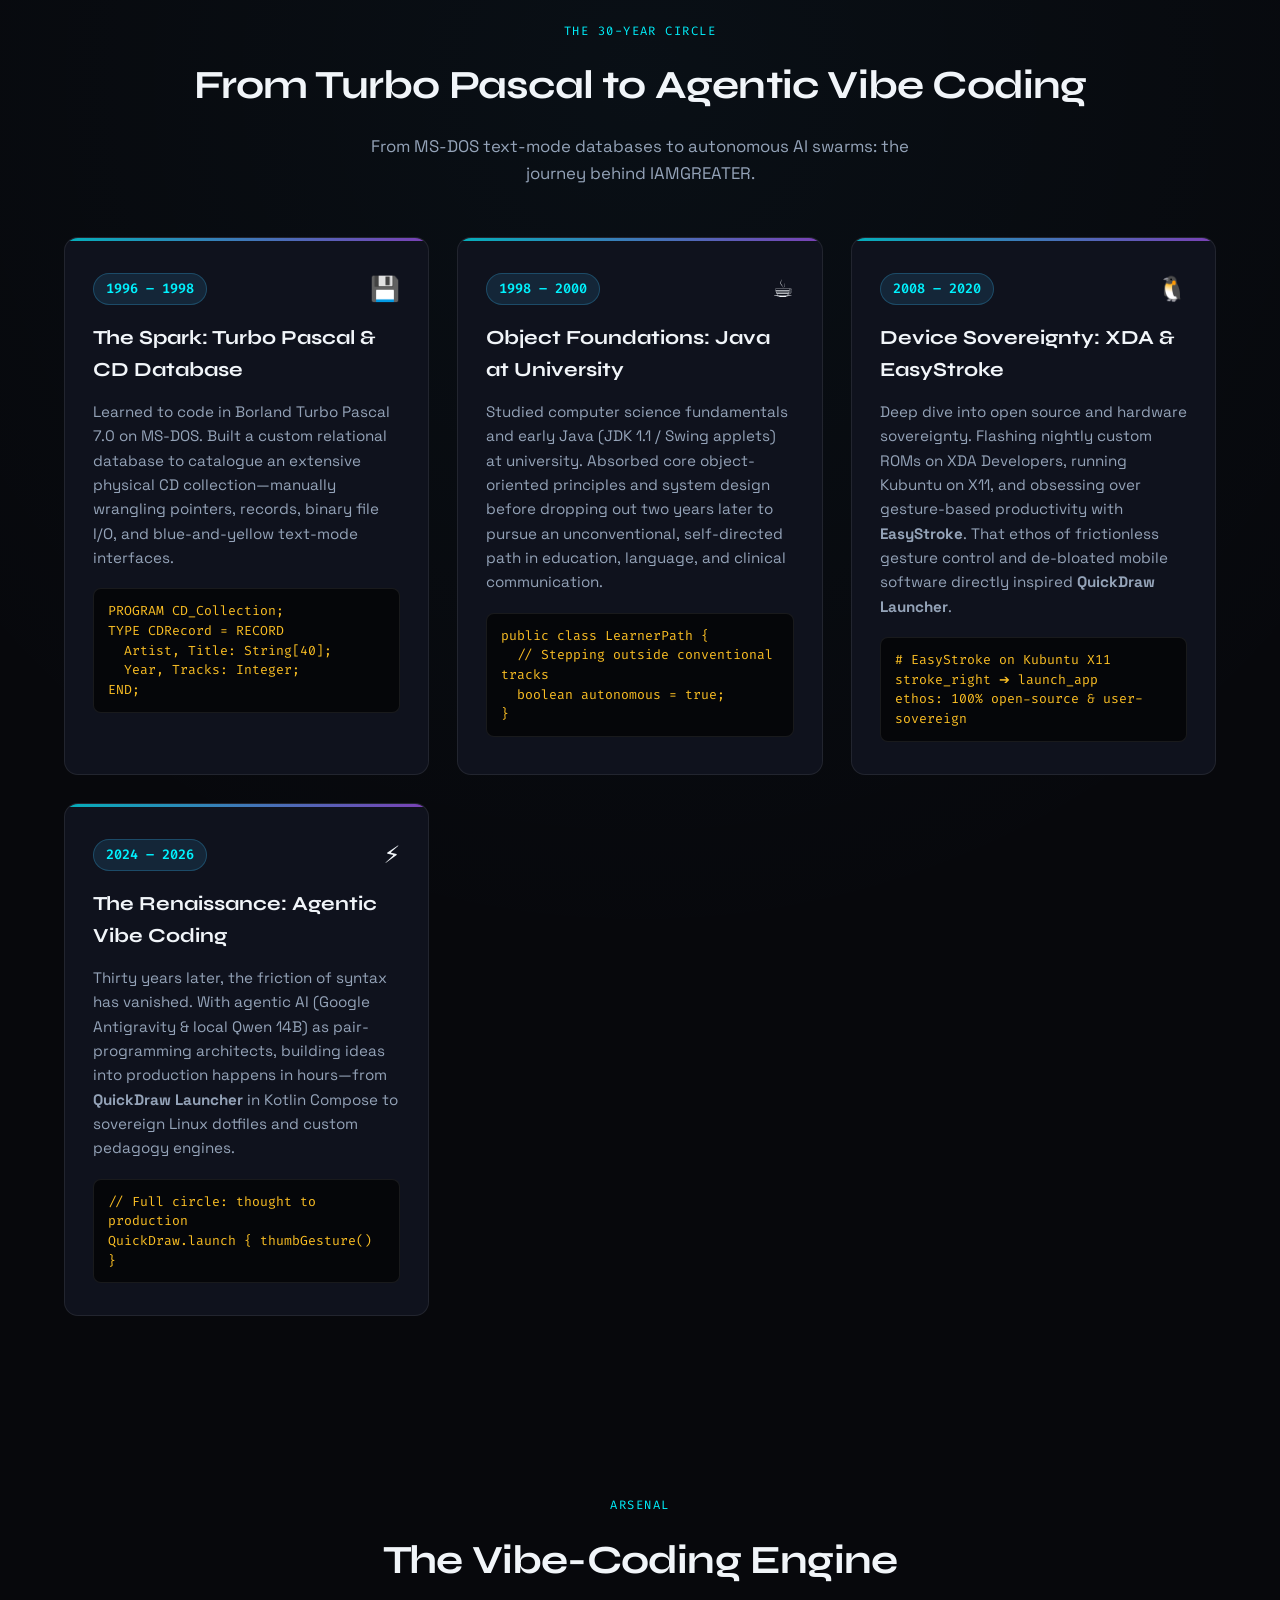
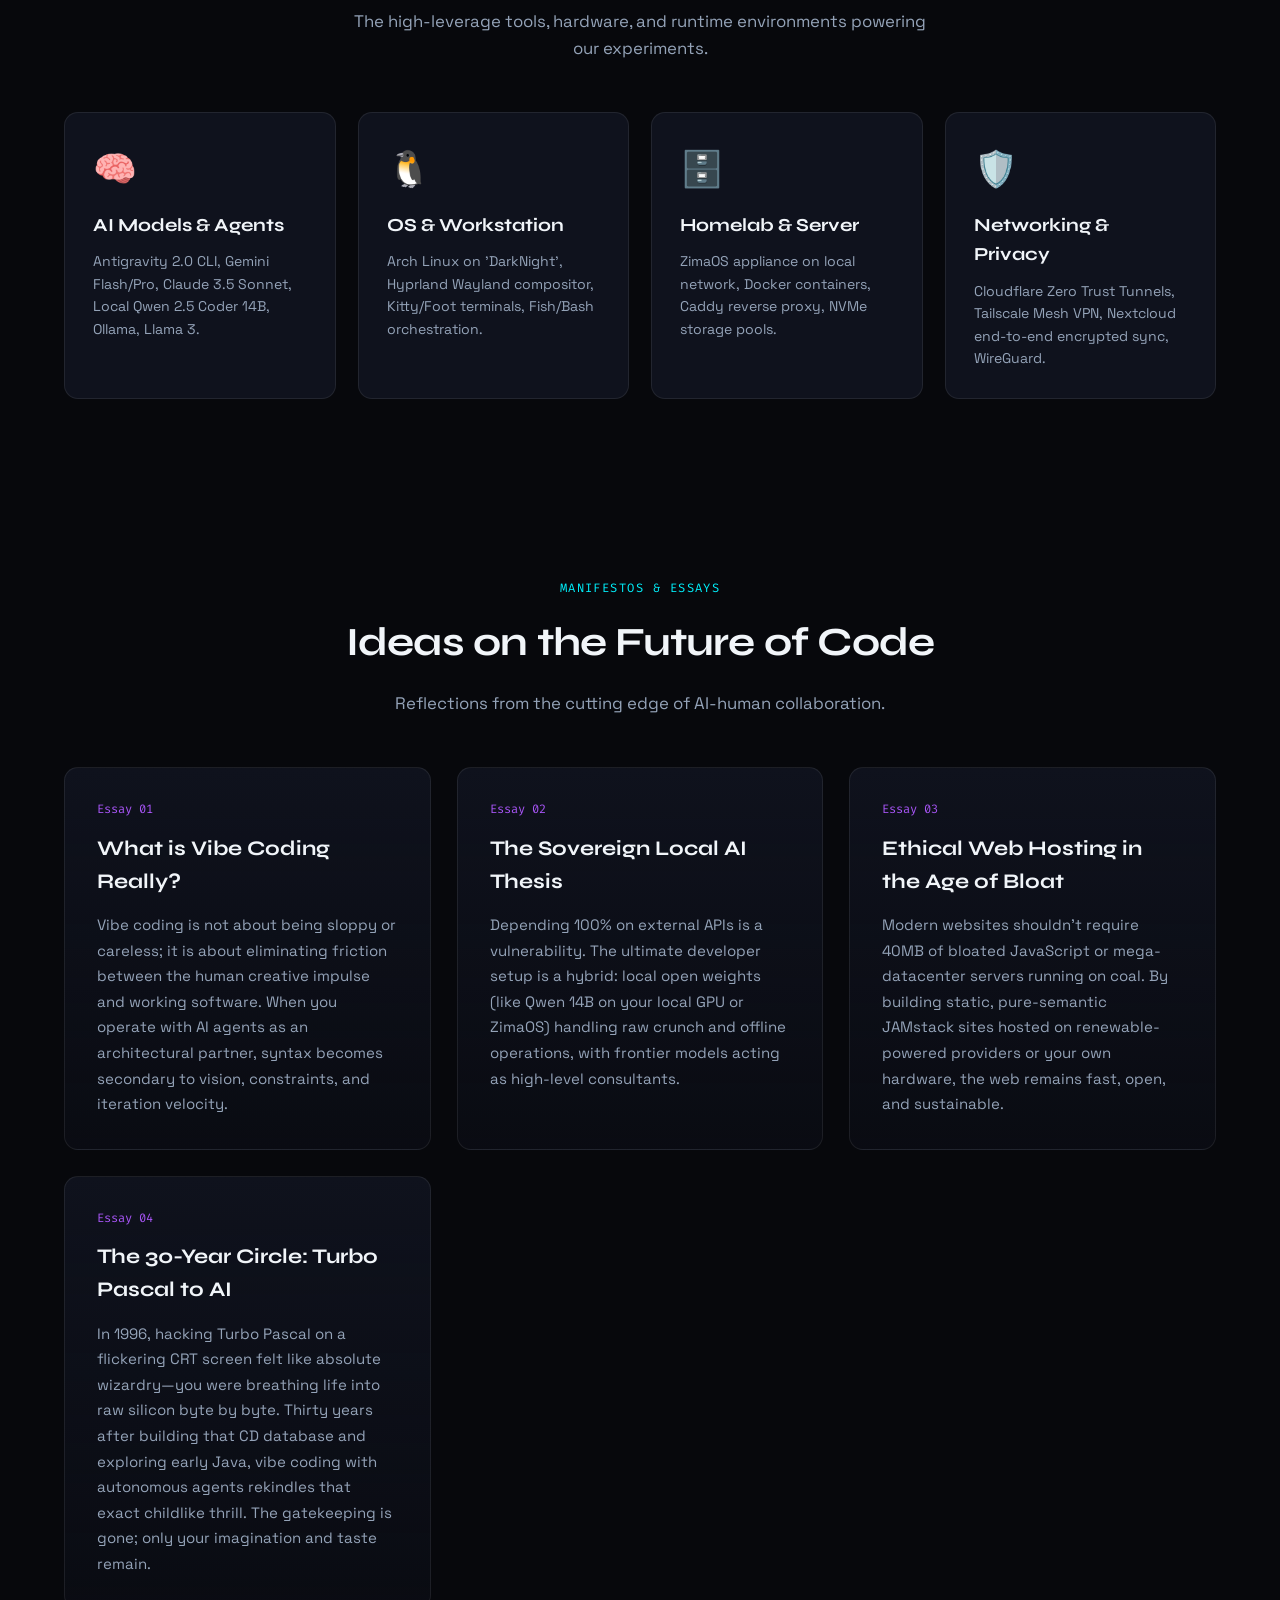
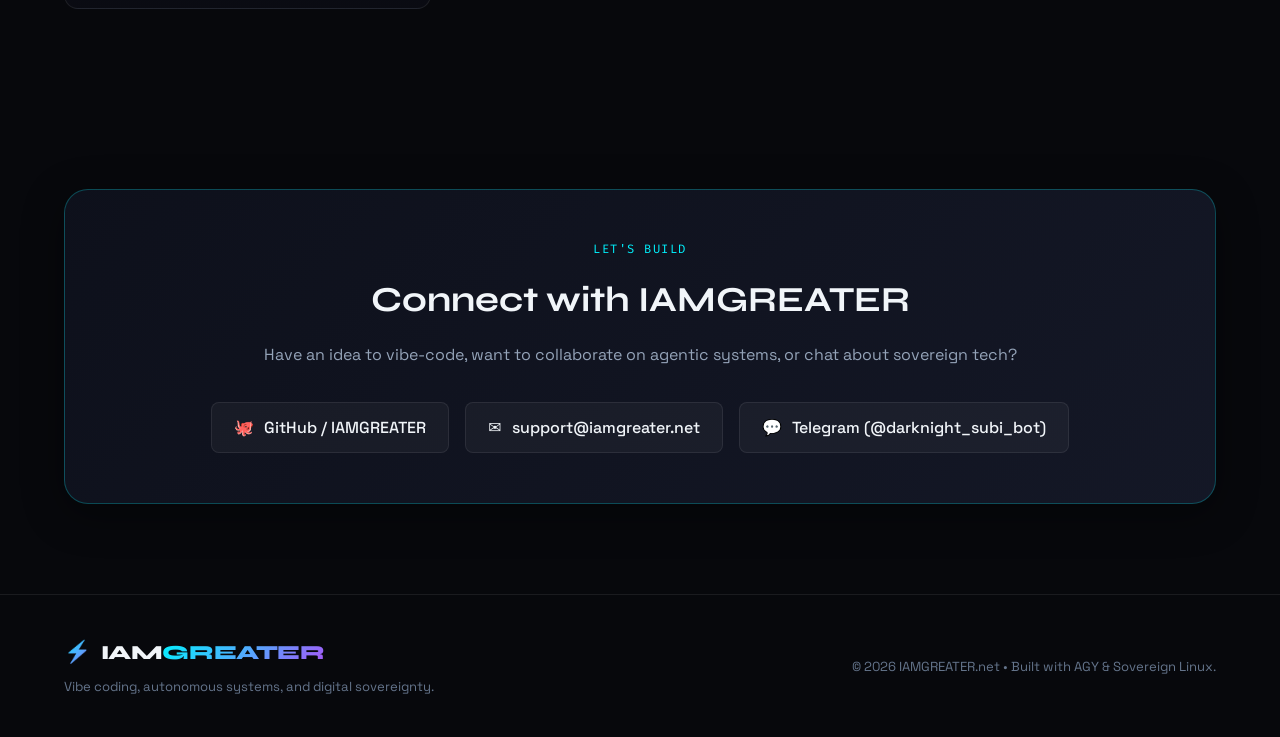
==== commit da3be203: "Add Google Play Closed Beta testing links and recruitment callouts for QuickDraw and ChopTorch" ====
--- a/index.html
+++ b/index.html
@@ -168,8 +168,10 @@
           </div>
           <div class="project-links">
             <a href="quickdraw.html" class="link-btn primary" style="background: rgba(56, 189, 248, 0.2); border-color: rgba(56, 189, 248, 0.5); color: #38bdf8; font-weight: 600;">Showcase & How-To ⚡</a>
+            <a href="https://play.google.com/apps/testing/net.iamgreater.quickdraw" target="_blank" rel="noopener" class="link-btn" style="background: rgba(56, 189, 248, 0.12); border-color: rgba(56, 189, 248, 0.4); color: #38bdf8;" title="Join Google Play Closed Beta">🧪 Join Play Beta ↗</a>
+            <a href="https://play.google.com/store/apps/details?id=net.iamgreater.quickdraw" target="_blank" rel="noopener" class="link-btn" title="View on Google Play Store">Play Store ↗</a>
+            <a href="downloads/quickdraw-latest.apk" class="link-btn" download title="Download Signed Release APK">APK Direct ⬇</a>
             <a href="privacy.html" class="link-btn">Privacy Policy ↗</a>
-            <span class="link-btn" style="opacity: 0.7; cursor: default;">Google Play Store (Pending)</span>
           </div>
         </article>
 
@@ -193,7 +195,9 @@
           </div>
           <div class="project-links">
             <a href="choptorch.html" class="link-btn primary" style="background: rgba(255, 184, 0, 0.2); border-color: rgba(255, 184, 0, 0.5); color: #ffb800; font-weight: 600;">Showcase & Simulator 🔦</a>
-            <a href="assets/ChopTorch.apk" class="link-btn" download>Download APK ⬇</a>
+            <a href="https://play.google.com/apps/testing/net.iamgreater.choptorch" target="_blank" rel="noopener" class="link-btn" style="background: rgba(255, 184, 0, 0.12); border-color: rgba(255, 184, 0, 0.4); color: #ffb800;" title="Join Google Play Closed Beta">🧪 Join Play Beta ↗</a>
+            <a href="https://play.google.com/store/apps/details?id=net.iamgreater.choptorch" target="_blank" rel="noopener" class="link-btn" title="View on Google Play Store">Play Store ↗</a>
+            <a href="assets/ChopTorch.apk" class="link-btn" download title="Download Signed Release APK">APK Direct ⬇</a>
             <a href="choptorch-privacy.html" class="link-btn">Privacy Policy ↗</a>
           </div>
         </article>
@@ -463,6 +467,71 @@
         <p class="section-desc">
           Experimental utilities currently undergoing real-world device testing. Built strictly according to the IAMGREATER formula: 100% offline, zero tracking, zero internet permissions, and instant event-driven responsiveness. Direct APK downloads for early testers.
         </p>
+      </div>
+
+      <!-- Google Play Closed Beta Testers Recruitment Box -->
+      <div style="background: linear-gradient(135deg, rgba(14, 21, 38, 0.95), rgba(8, 12, 22, 0.95)); border: 2px solid rgba(56, 189, 248, 0.4); border-radius: 20px; padding: 28px 24px; margin-bottom: 40px; box-shadow: 0 10px 30px rgba(0,0,0,0.6), 0 0 25px rgba(56, 189, 248, 0.15);">
+        <div style="display: flex; align-items: center; justify-content: space-between; flex-wrap: wrap; gap: 12px; margin-bottom: 16px;">
+          <div style="display: flex; align-items: center; gap: 12px;">
+            <span style="font-size: 1.8rem;">🤖</span>
+            <div>
+              <span style="display: inline-block; background: rgba(56, 189, 248, 0.15); border: 1px solid rgba(56, 189, 248, 0.35); border-radius: 999px; padding: 2px 10px; color: #38bdf8; font-family: var(--font-mono); font-size: 0.75rem; text-transform: uppercase; letter-spacing: 0.05em;">Google Play Closed Beta</span>
+              <h3 style="font-family: var(--font-heading); font-size: 1.4rem; color: #fff; margin: 4px 0 0 0;">Android Testers Wanted • Help Us Launch on Google Play!</h3>
+            </div>
+          </div>
+          <a href="mailto:support@iamgreater.net?subject=Join%20Google%20Play%20Beta%20Testing" class="btn-testing-feedback" style="border-color: rgba(56, 189, 248, 0.4); color: #38bdf8; font-weight: 500;">
+            ✉ Email Your Gmail to Join List
+          </a>
+        </div>
+        
+        <p style="color: #94a3b8; font-size: 0.96rem; line-height: 1.6; margin-bottom: 20px;">
+          Google Play requires <strong>12+ active opt-in testers for 14 days</strong> before sovereign indie apps can be made publicly available on the store. You can help us reach this milestone in two quick steps: tap the <strong>Web Opt-In link</strong> using the Google Account signed into your phone to become an approved tester, then download directly via the <strong>Google Play Store</strong>.
+        </p>
+
+        <div style="display: grid; grid-template-columns: repeat(auto-fit, minmax(280px, 1fr)); gap: 16px;">
+          <!-- QuickDraw Card -->
+          <div style="background: rgba(255, 255, 255, 0.03); border: 1px solid rgba(56, 189, 248, 0.25); border-radius: 14px; padding: 18px;">
+            <div style="display: flex; align-items: center; gap: 12px; margin-bottom: 10px;">
+              <span style="font-size: 1.6rem;">⚡</span>
+              <div>
+                <strong style="color: #fff; font-size: 1.05rem;">QuickDraw Launcher</strong>
+                <div style="color: #64748b; font-size: 0.8rem; font-family: var(--font-mono);">net.iamgreater.quickdraw</div>
+              </div>
+            </div>
+            <p style="color: #94a3b8; font-size: 0.86rem; margin-bottom: 14px; line-height: 1.5;">
+              Thumb-glide edge launcher. Instant multi-app triggering with zero latency, resizeable 7×7 to 12×12 grids, and 0% idle battery.
+            </p>
+            <div style="display: flex; gap: 8px; flex-wrap: wrap;">
+              <a href="https://play.google.com/apps/testing/net.iamgreater.quickdraw" target="_blank" rel="noopener" class="link-btn primary" style="background: rgba(56, 189, 248, 0.2); border-color: rgba(56, 189, 248, 0.5); color: #38bdf8; font-size: 0.85rem; padding: 8px 14px;">1. Opt-In as Tester ↗</a>
+              <a href="https://play.google.com/store/apps/details?id=net.iamgreater.quickdraw" target="_blank" rel="noopener" class="link-btn" style="font-size: 0.85rem; padding: 8px 14px;">2. Play Store Link ↗</a>
+              <a href="downloads/quickdraw-latest.apk" class="link-btn" download style="font-size: 0.85rem; padding: 8px 14px;">APK Direct ⬇</a>
+            </div>
+          </div>
+
+          <!-- ChopTorch Card -->
+          <div style="background: rgba(255, 255, 255, 0.03); border: 1px solid rgba(255, 184, 0, 0.25); border-radius: 14px; padding: 18px;">
+            <div style="display: flex; align-items: center; gap: 12px; margin-bottom: 10px;">
+              <span style="font-size: 1.6rem;">🔦</span>
+              <div>
+                <strong style="color: #fff; font-size: 1.05rem;">ChopTorch: Double Shake Light</strong>
+                <div style="color: #64748b; font-size: 0.8rem; font-family: var(--font-mono);">net.iamgreater.choptorch</div>
+              </div>
+            </div>
+            <p style="color: #94a3b8; font-size: 0.86rem; margin-bottom: 14px; line-height: 1.5;">
+              Double chop &amp; shake flashlight gesture. Pocket-protected, 100% ad-free, zero tracking, works with screen off.
+            </p>
+            <div style="display: flex; gap: 8px; flex-wrap: wrap;">
+              <a href="https://play.google.com/apps/testing/net.iamgreater.choptorch" target="_blank" rel="noopener" class="link-btn primary" style="background: rgba(255, 184, 0, 0.2); border-color: rgba(255, 184, 0, 0.5); color: #ffb800; font-size: 0.85rem; padding: 8px 14px;">1. Opt-In as Tester ↗</a>
+              <a href="https://play.google.com/store/apps/details?id=net.iamgreater.choptorch" target="_blank" rel="noopener" class="link-btn" style="font-size: 0.85rem; padding: 8px 14px;">2. Play Store Link ↗</a>
+              <a href="assets/ChopTorch.apk" class="link-btn" download style="font-size: 0.85rem; padding: 8px 14px;">APK Direct ⬇</a>
+            </div>
+          </div>
+        </div>
+
+        <div style="margin-top: 16px; padding: 12px 14px; background: rgba(0,0,0,0.35); border-radius: 8px; font-size: 0.84rem; color: #94a3b8; display: flex; align-items: center; gap: 8px; border: 1px solid rgba(255,255,255,0.06);">
+          <span>💡</span>
+          <span><strong>Note for Testers:</strong> If Google Play displays <em>"App not available"</em>, your Google Account is not yet on the closed tester whitelist. Simply email <a href="mailto:support@iamgreater.net?subject=Add%20to%20Google%20Play%20Testers" style="color: #38bdf8; text-decoration: underline;">support@iamgreater.net</a> with your Play Store Gmail address and we will add you immediately, or install the direct release APKs without any wait.</span>
+        </div>
       </div>
 
       <div class="testing-grid">
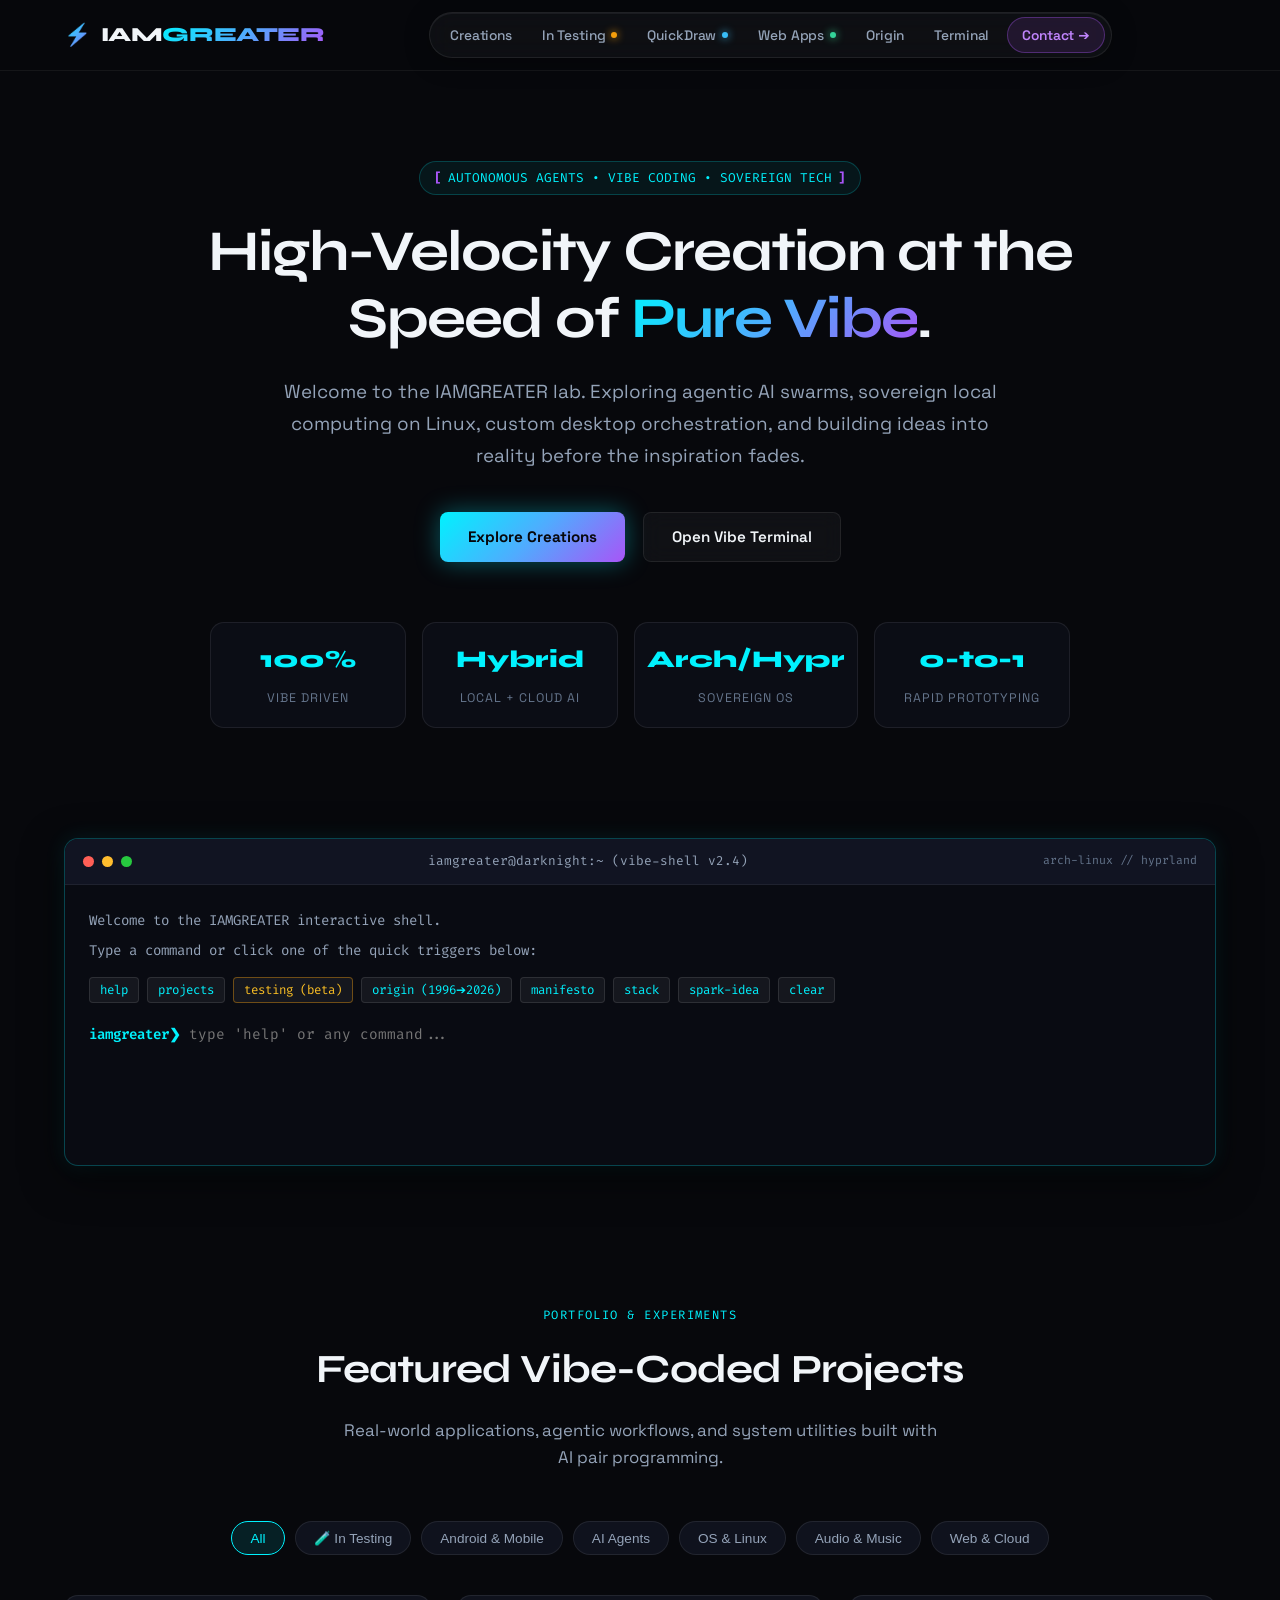
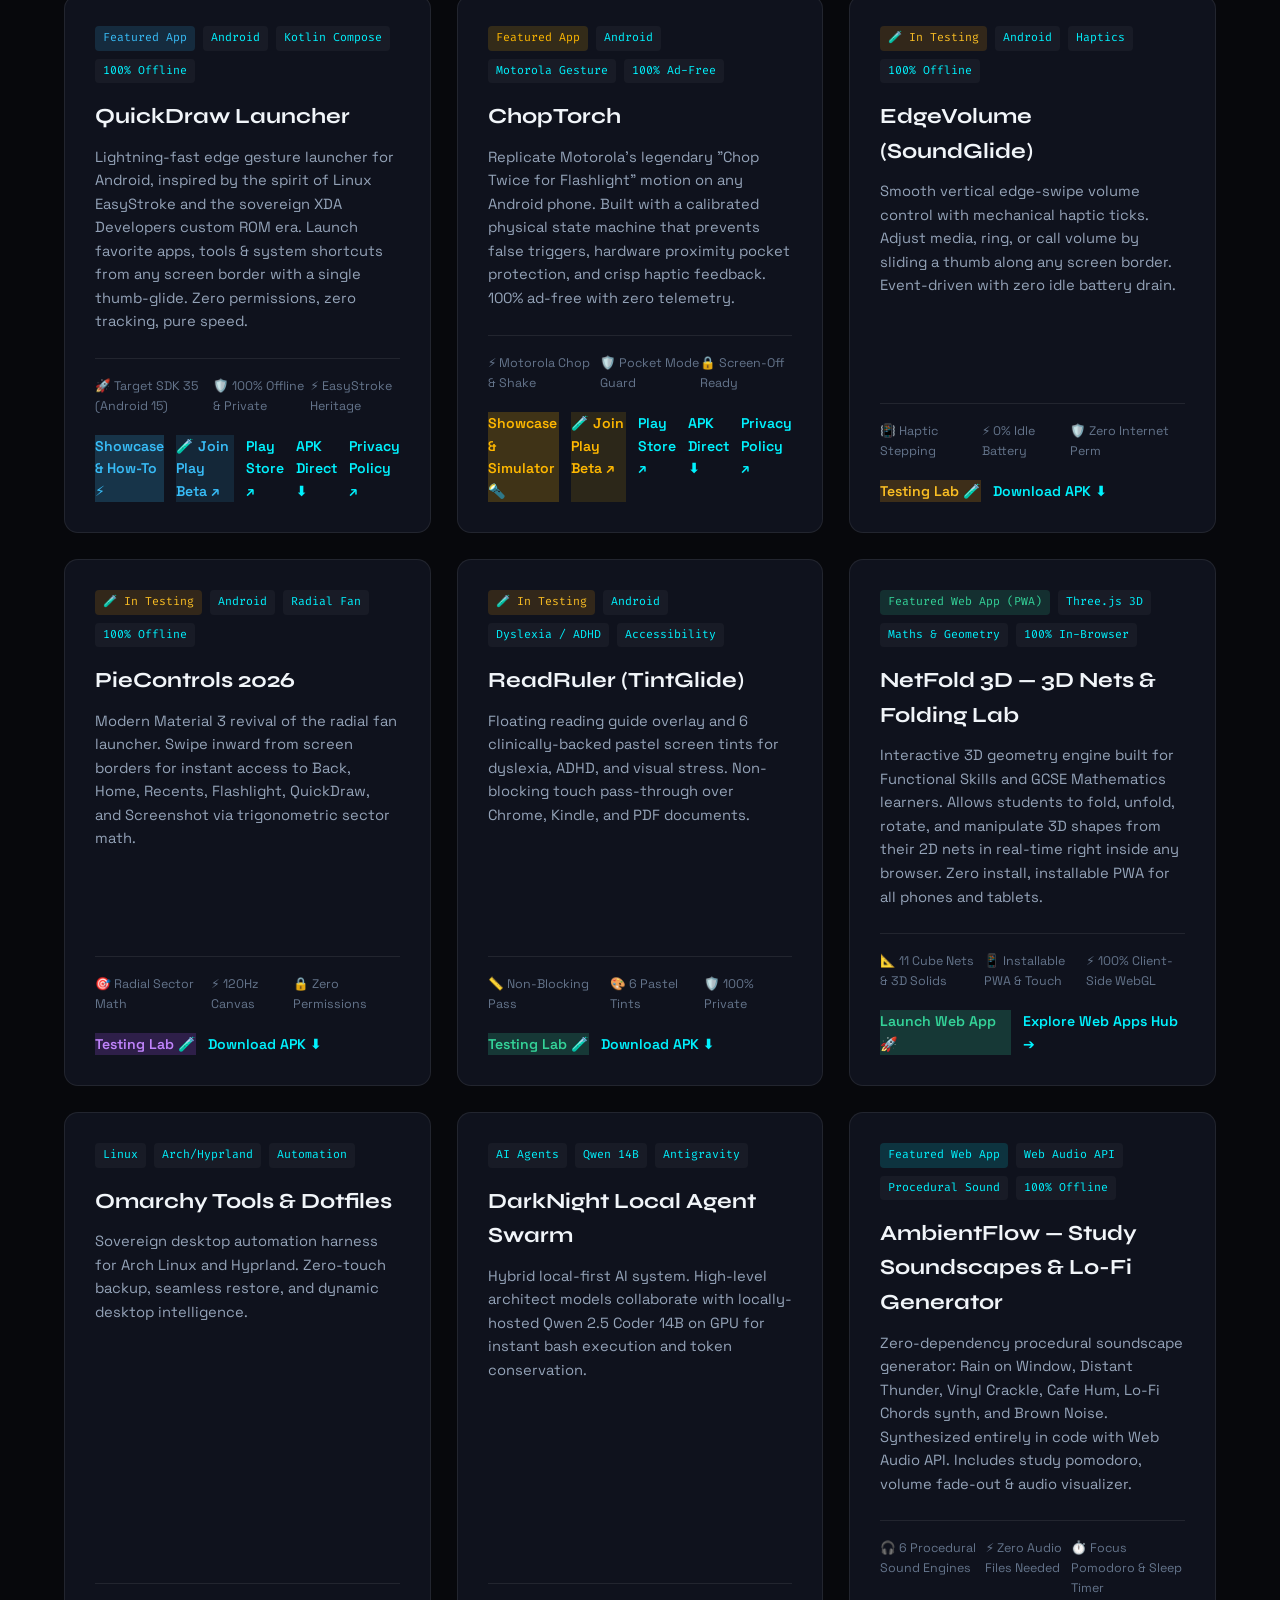
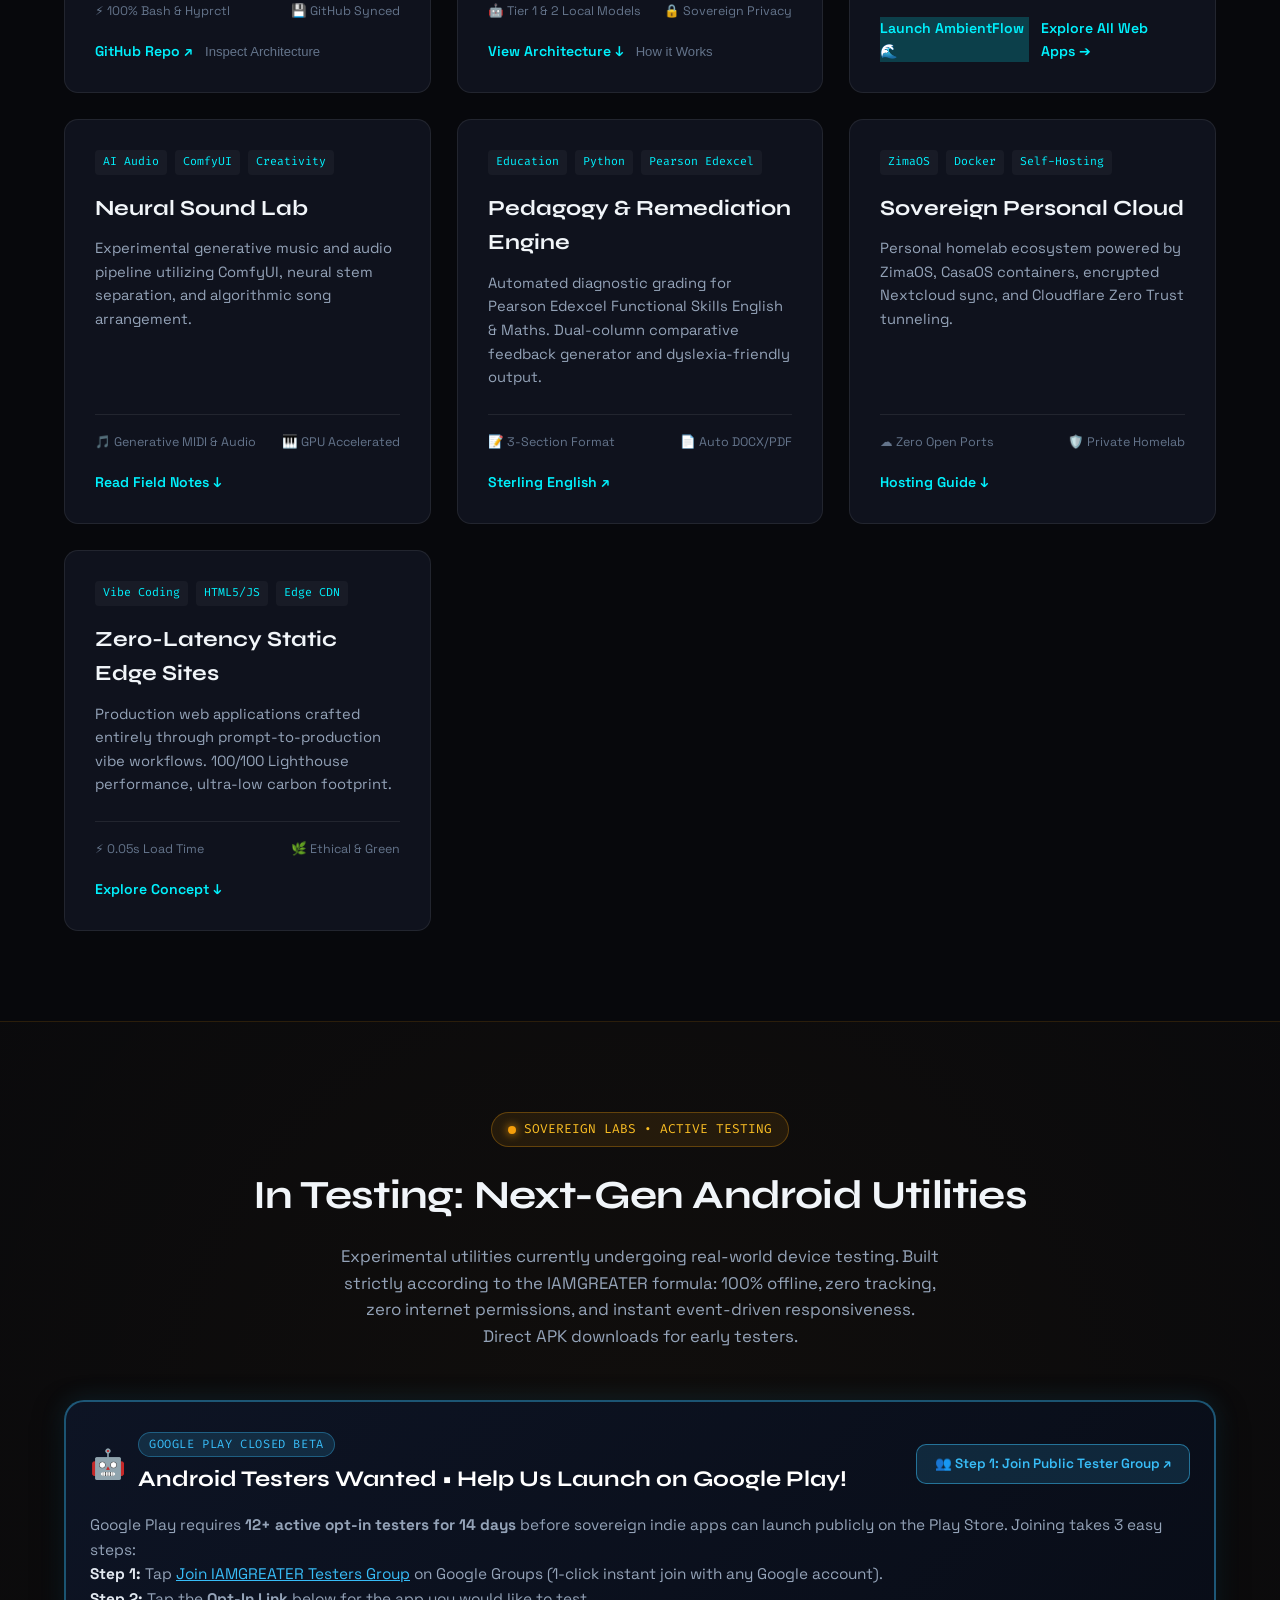
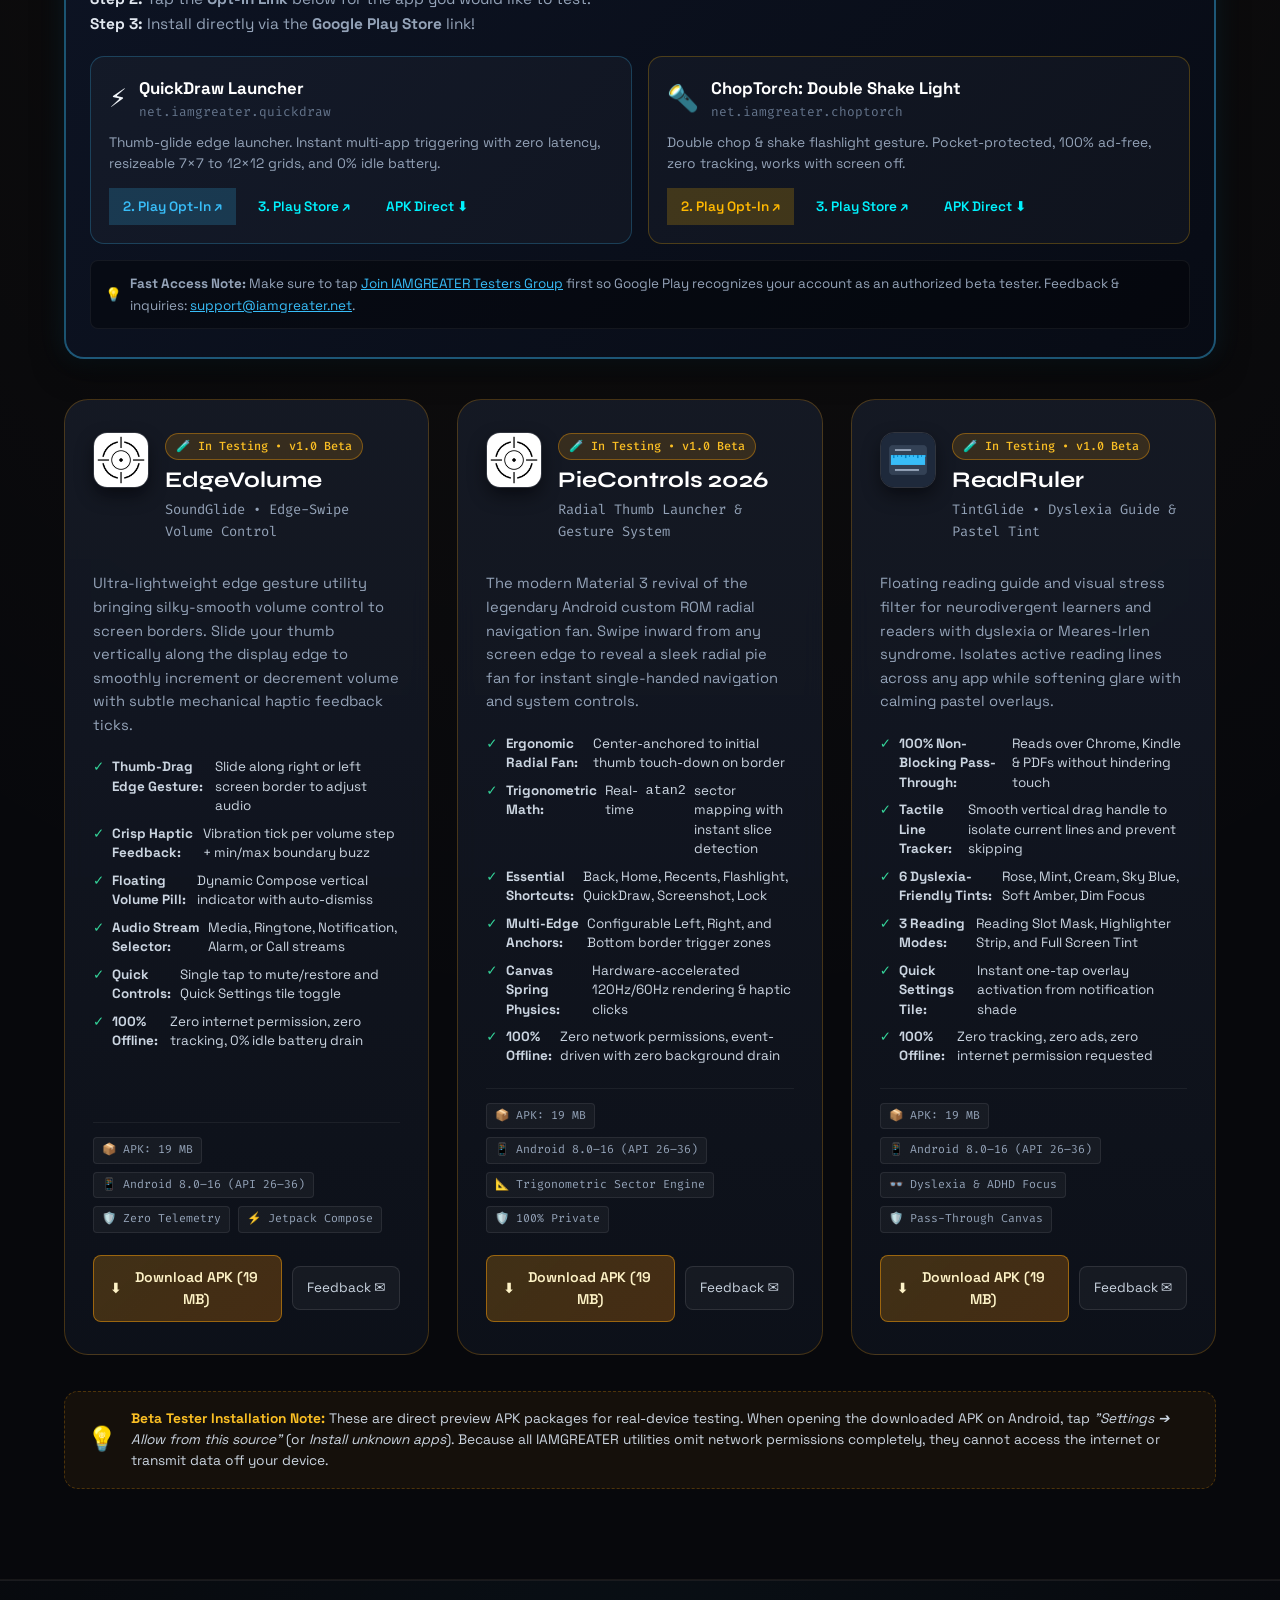
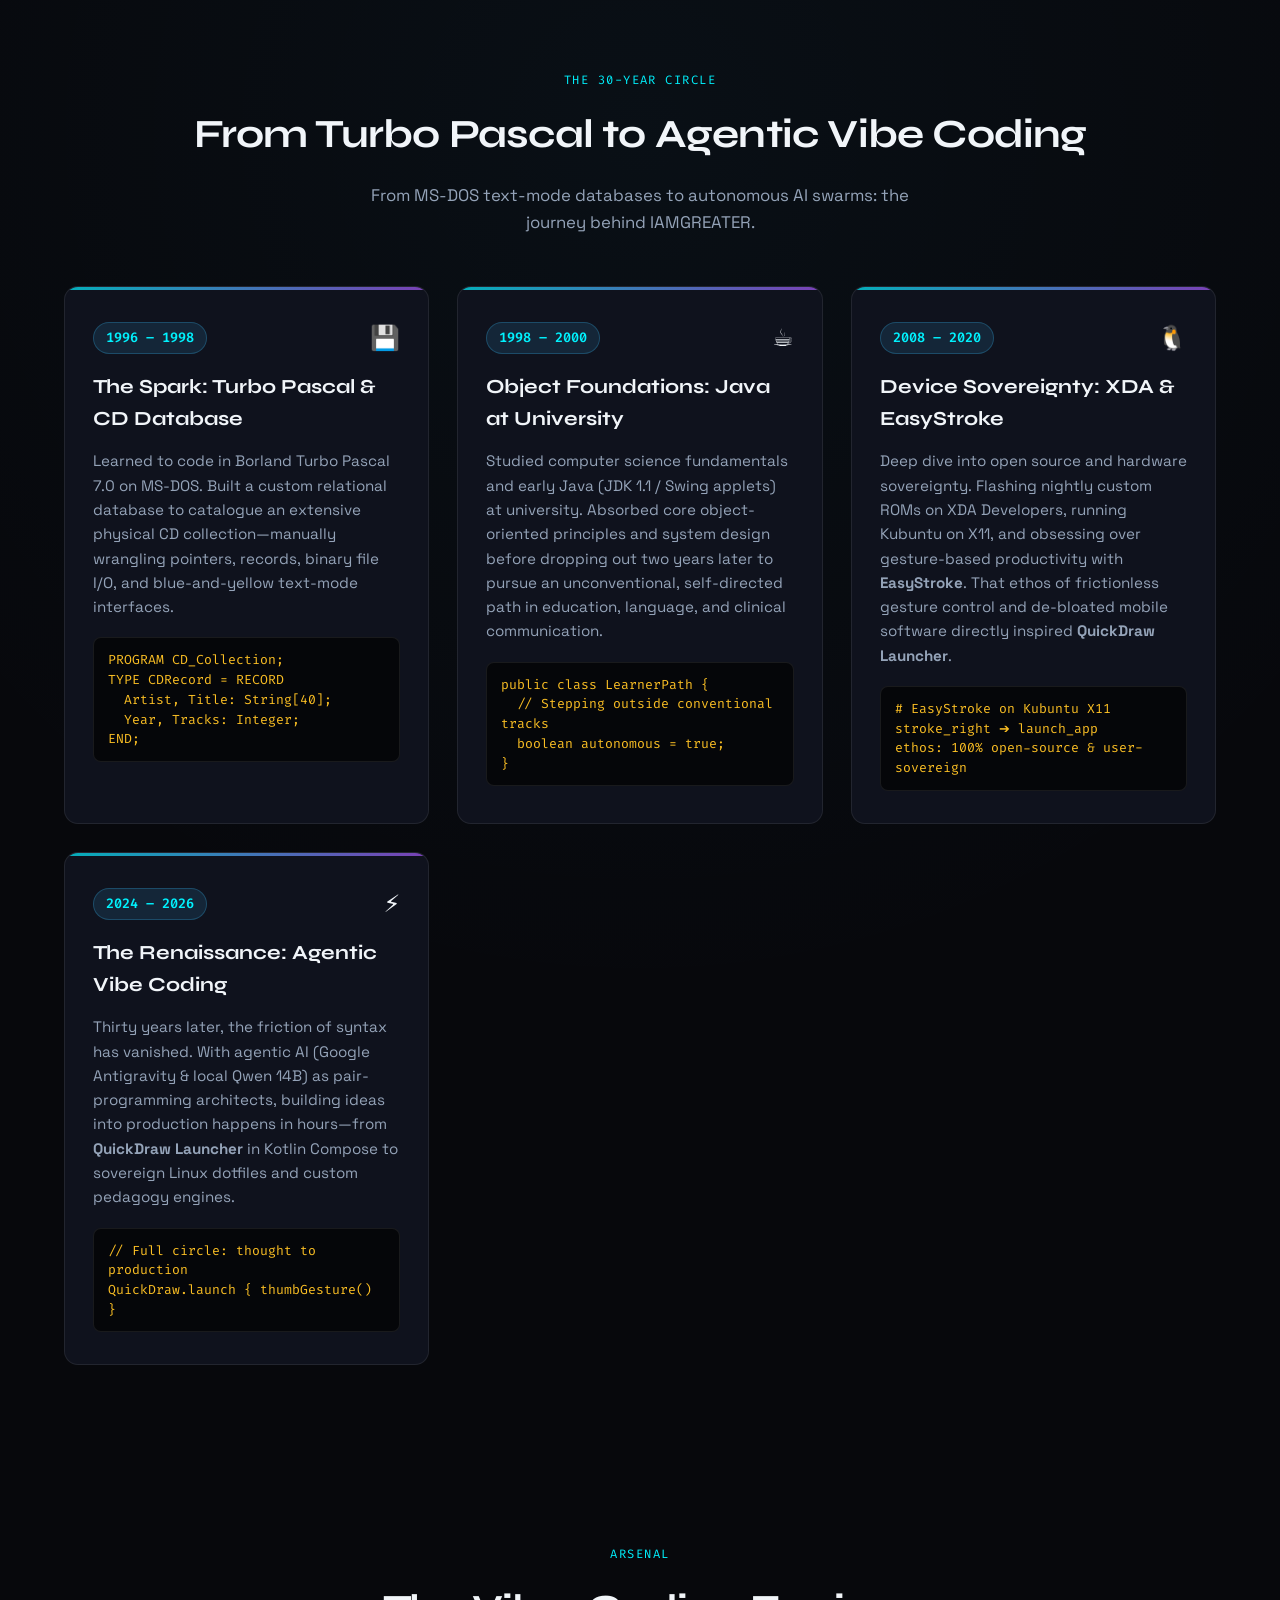
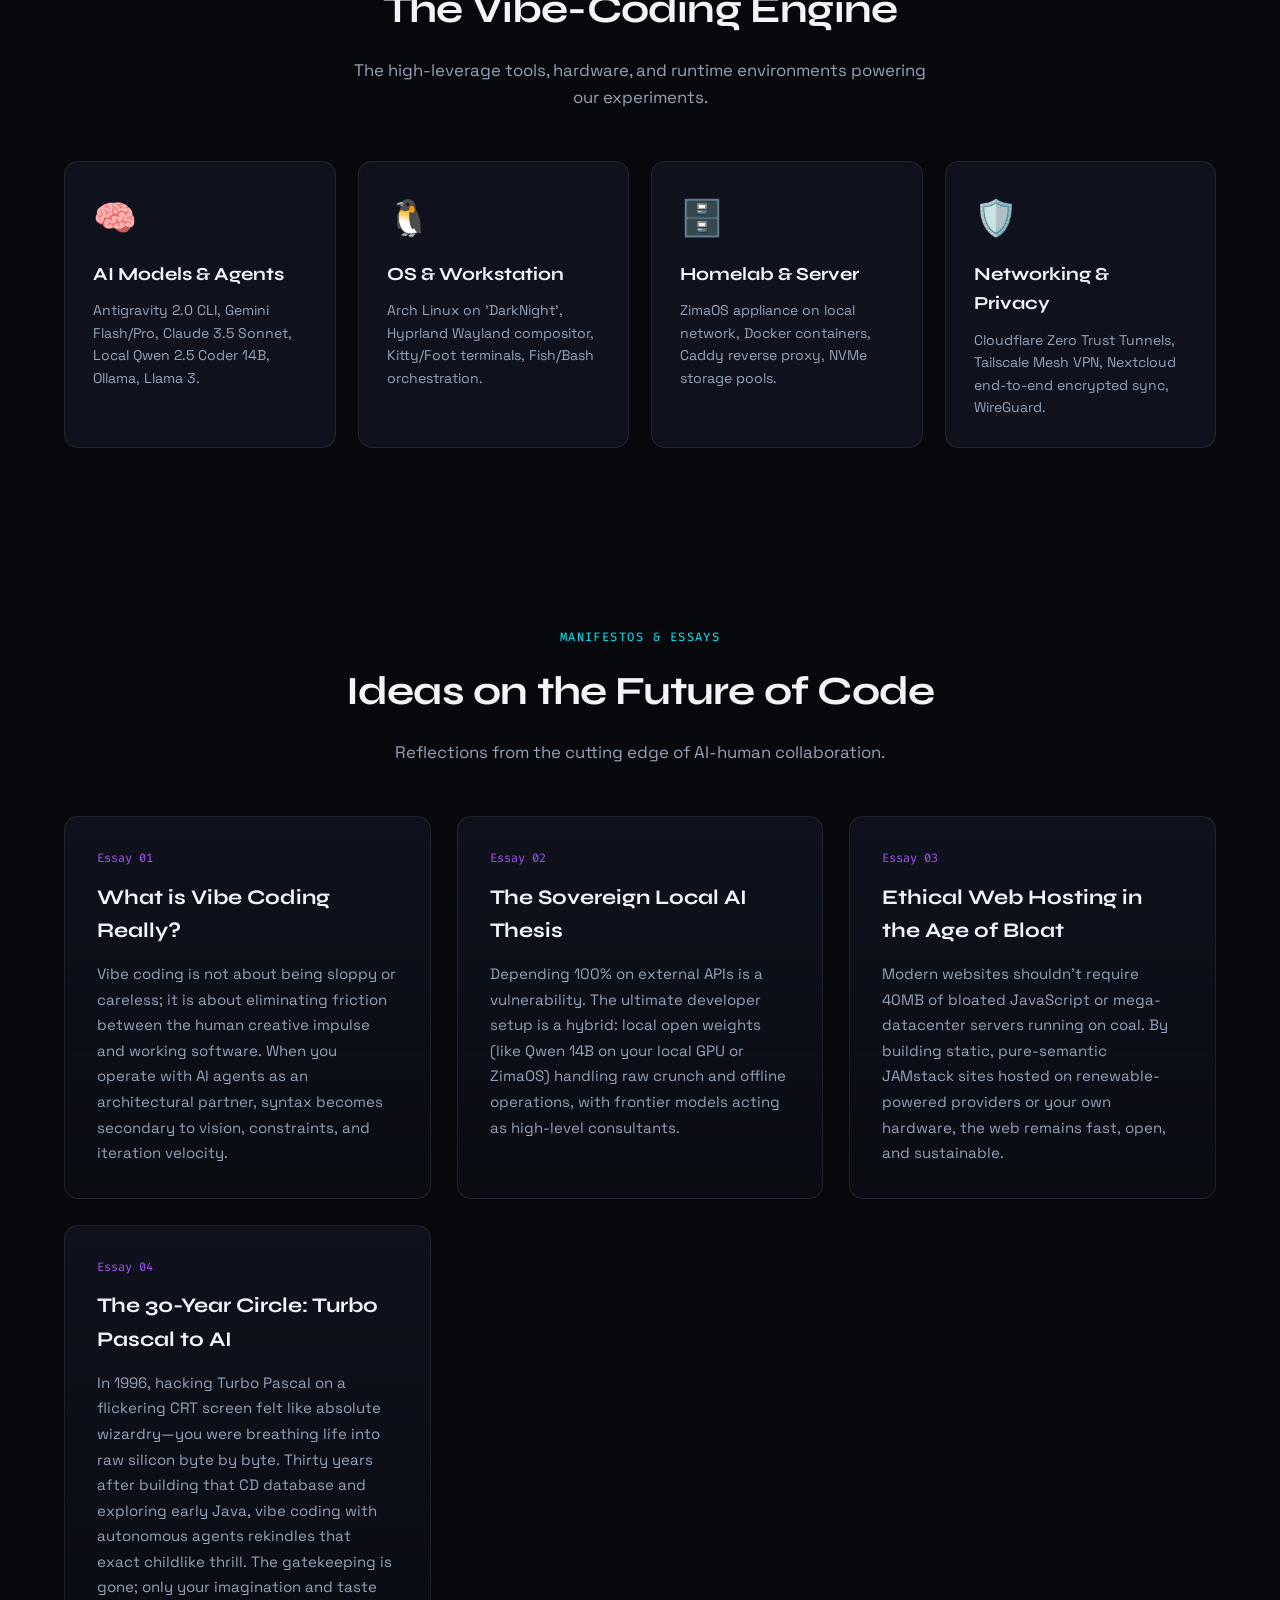
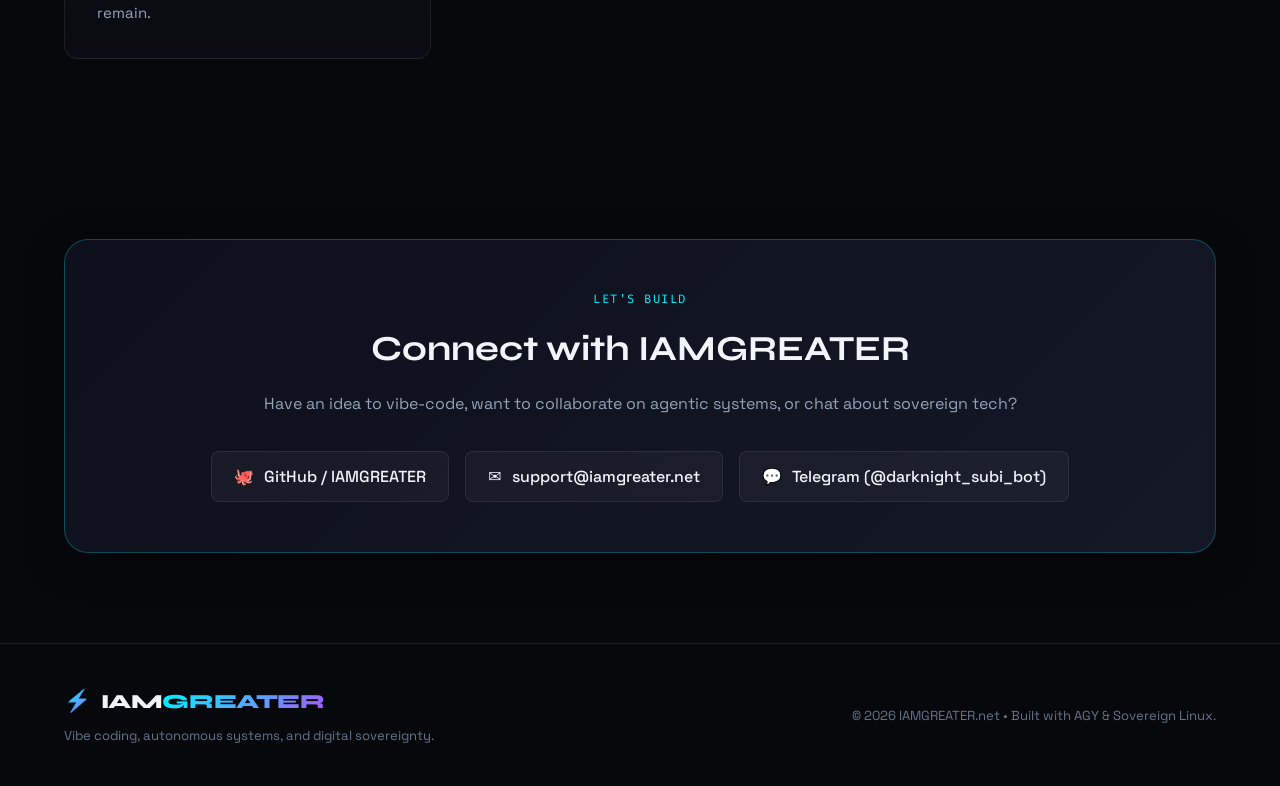
==== commit 22c90cb2: "Update Google Play Closed Beta testing flow to Public Google Group (iamgreater-testers)" ====
--- a/index.html
+++ b/index.html
@@ -479,13 +479,19 @@
               <h3 style="font-family: var(--font-heading); font-size: 1.4rem; color: #fff; margin: 4px 0 0 0;">Android Testers Wanted • Help Us Launch on Google Play!</h3>
             </div>
           </div>
-          <a href="mailto:support@iamgreater.net?subject=Join%20Google%20Play%20Beta%20Testing" class="btn-testing-feedback" style="border-color: rgba(56, 189, 248, 0.4); color: #38bdf8; font-weight: 500;">
-            ✉ Email Your Gmail to Join List
+          <a href="https://groups.google.com/g/iamgreater-testers" target="_blank" rel="noopener" class="btn-testing-feedback" style="border-color: rgba(56, 189, 248, 0.5); background: rgba(56, 189, 248, 0.15); color: #38bdf8; font-weight: 600; padding: 8px 18px; border-radius: 10px;">
+            👥 Step 1: Join Public Tester Group ↗
           </a>
         </div>
         
         <p style="color: #94a3b8; font-size: 0.96rem; line-height: 1.6; margin-bottom: 20px;">
-          Google Play requires <strong>12+ active opt-in testers for 14 days</strong> before sovereign indie apps can be made publicly available on the store. You can help us reach this milestone in two quick steps: tap the <strong>Web Opt-In link</strong> using the Google Account signed into your phone to become an approved tester, then download directly via the <strong>Google Play Store</strong>.
+          Google Play requires <strong>12+ active opt-in testers for 14 days</strong> before sovereign indie apps can launch publicly on the Play Store. Joining takes 3 easy steps:
+          <br>
+          <strong style="color: #e2e8f0;">Step 1:</strong> Tap <a href="https://groups.google.com/g/iamgreater-testers" target="_blank" rel="noopener" style="color: #38bdf8; text-decoration: underline;">Join IAMGREATER Testers Group</a> on Google Groups (1-click instant join with any Google account).
+          <br>
+          <strong style="color: #e2e8f0;">Step 2:</strong> Tap the <strong>Opt-In Link</strong> below for the app you would like to test.
+          <br>
+          <strong style="color: #e2e8f0;">Step 3:</strong> Install directly via the <strong>Google Play Store</strong> link!
         </p>
 
         <div style="display: grid; grid-template-columns: repeat(auto-fit, minmax(280px, 1fr)); gap: 16px;">
@@ -502,8 +508,8 @@
               Thumb-glide edge launcher. Instant multi-app triggering with zero latency, resizeable 7×7 to 12×12 grids, and 0% idle battery.
             </p>
             <div style="display: flex; gap: 8px; flex-wrap: wrap;">
-              <a href="https://play.google.com/apps/testing/net.iamgreater.quickdraw" target="_blank" rel="noopener" class="link-btn primary" style="background: rgba(56, 189, 248, 0.2); border-color: rgba(56, 189, 248, 0.5); color: #38bdf8; font-size: 0.85rem; padding: 8px 14px;">1. Opt-In as Tester ↗</a>
-              <a href="https://play.google.com/store/apps/details?id=net.iamgreater.quickdraw" target="_blank" rel="noopener" class="link-btn" style="font-size: 0.85rem; padding: 8px 14px;">2. Play Store Link ↗</a>
+              <a href="https://play.google.com/apps/testing/net.iamgreater.quickdraw" target="_blank" rel="noopener" class="link-btn primary" style="background: rgba(56, 189, 248, 0.2); border-color: rgba(56, 189, 248, 0.5); color: #38bdf8; font-size: 0.85rem; padding: 8px 14px;">2. Play Opt-In ↗</a>
+              <a href="https://play.google.com/store/apps/details?id=net.iamgreater.quickdraw" target="_blank" rel="noopener" class="link-btn" style="font-size: 0.85rem; padding: 8px 14px;">3. Play Store ↗</a>
               <a href="downloads/quickdraw-latest.apk" class="link-btn" download style="font-size: 0.85rem; padding: 8px 14px;">APK Direct ⬇</a>
             </div>
           </div>
@@ -521,8 +527,8 @@
               Double chop &amp; shake flashlight gesture. Pocket-protected, 100% ad-free, zero tracking, works with screen off.
             </p>
             <div style="display: flex; gap: 8px; flex-wrap: wrap;">
-              <a href="https://play.google.com/apps/testing/net.iamgreater.choptorch" target="_blank" rel="noopener" class="link-btn primary" style="background: rgba(255, 184, 0, 0.2); border-color: rgba(255, 184, 0, 0.5); color: #ffb800; font-size: 0.85rem; padding: 8px 14px;">1. Opt-In as Tester ↗</a>
-              <a href="https://play.google.com/store/apps/details?id=net.iamgreater.choptorch" target="_blank" rel="noopener" class="link-btn" style="font-size: 0.85rem; padding: 8px 14px;">2. Play Store Link ↗</a>
+              <a href="https://play.google.com/apps/testing/net.iamgreater.choptorch" target="_blank" rel="noopener" class="link-btn primary" style="background: rgba(255, 184, 0, 0.2); border-color: rgba(255, 184, 0, 0.5); color: #ffb800; font-size: 0.85rem; padding: 8px 14px;">2. Play Opt-In ↗</a>
+              <a href="https://play.google.com/store/apps/details?id=net.iamgreater.choptorch" target="_blank" rel="noopener" class="link-btn" style="font-size: 0.85rem; padding: 8px 14px;">3. Play Store ↗</a>
               <a href="assets/ChopTorch.apk" class="link-btn" download style="font-size: 0.85rem; padding: 8px 14px;">APK Direct ⬇</a>
             </div>
           </div>
@@ -530,7 +536,7 @@
 
         <div style="margin-top: 16px; padding: 12px 14px; background: rgba(0,0,0,0.35); border-radius: 8px; font-size: 0.84rem; color: #94a3b8; display: flex; align-items: center; gap: 8px; border: 1px solid rgba(255,255,255,0.06);">
           <span>💡</span>
-          <span><strong>Note for Testers:</strong> If Google Play displays <em>"App not available"</em>, your Google Account is not yet on the closed tester whitelist. Simply email <a href="mailto:support@iamgreater.net?subject=Add%20to%20Google%20Play%20Testers" style="color: #38bdf8; text-decoration: underline;">support@iamgreater.net</a> with your Play Store Gmail address and we will add you immediately, or install the direct release APKs without any wait.</span>
+          <span><strong>Fast Access Note:</strong> Make sure to tap <a href="https://groups.google.com/g/iamgreater-testers" target="_blank" rel="noopener" style="color: #38bdf8; text-decoration: underline;">Join IAMGREATER Testers Group</a> first so Google Play recognizes your account as an authorized beta tester. Feedback &amp; inquiries: <a href="mailto:support@iamgreater.net" style="color: #38bdf8; text-decoration: underline;">support@iamgreater.net</a>.</span>
         </div>
       </div>
 
